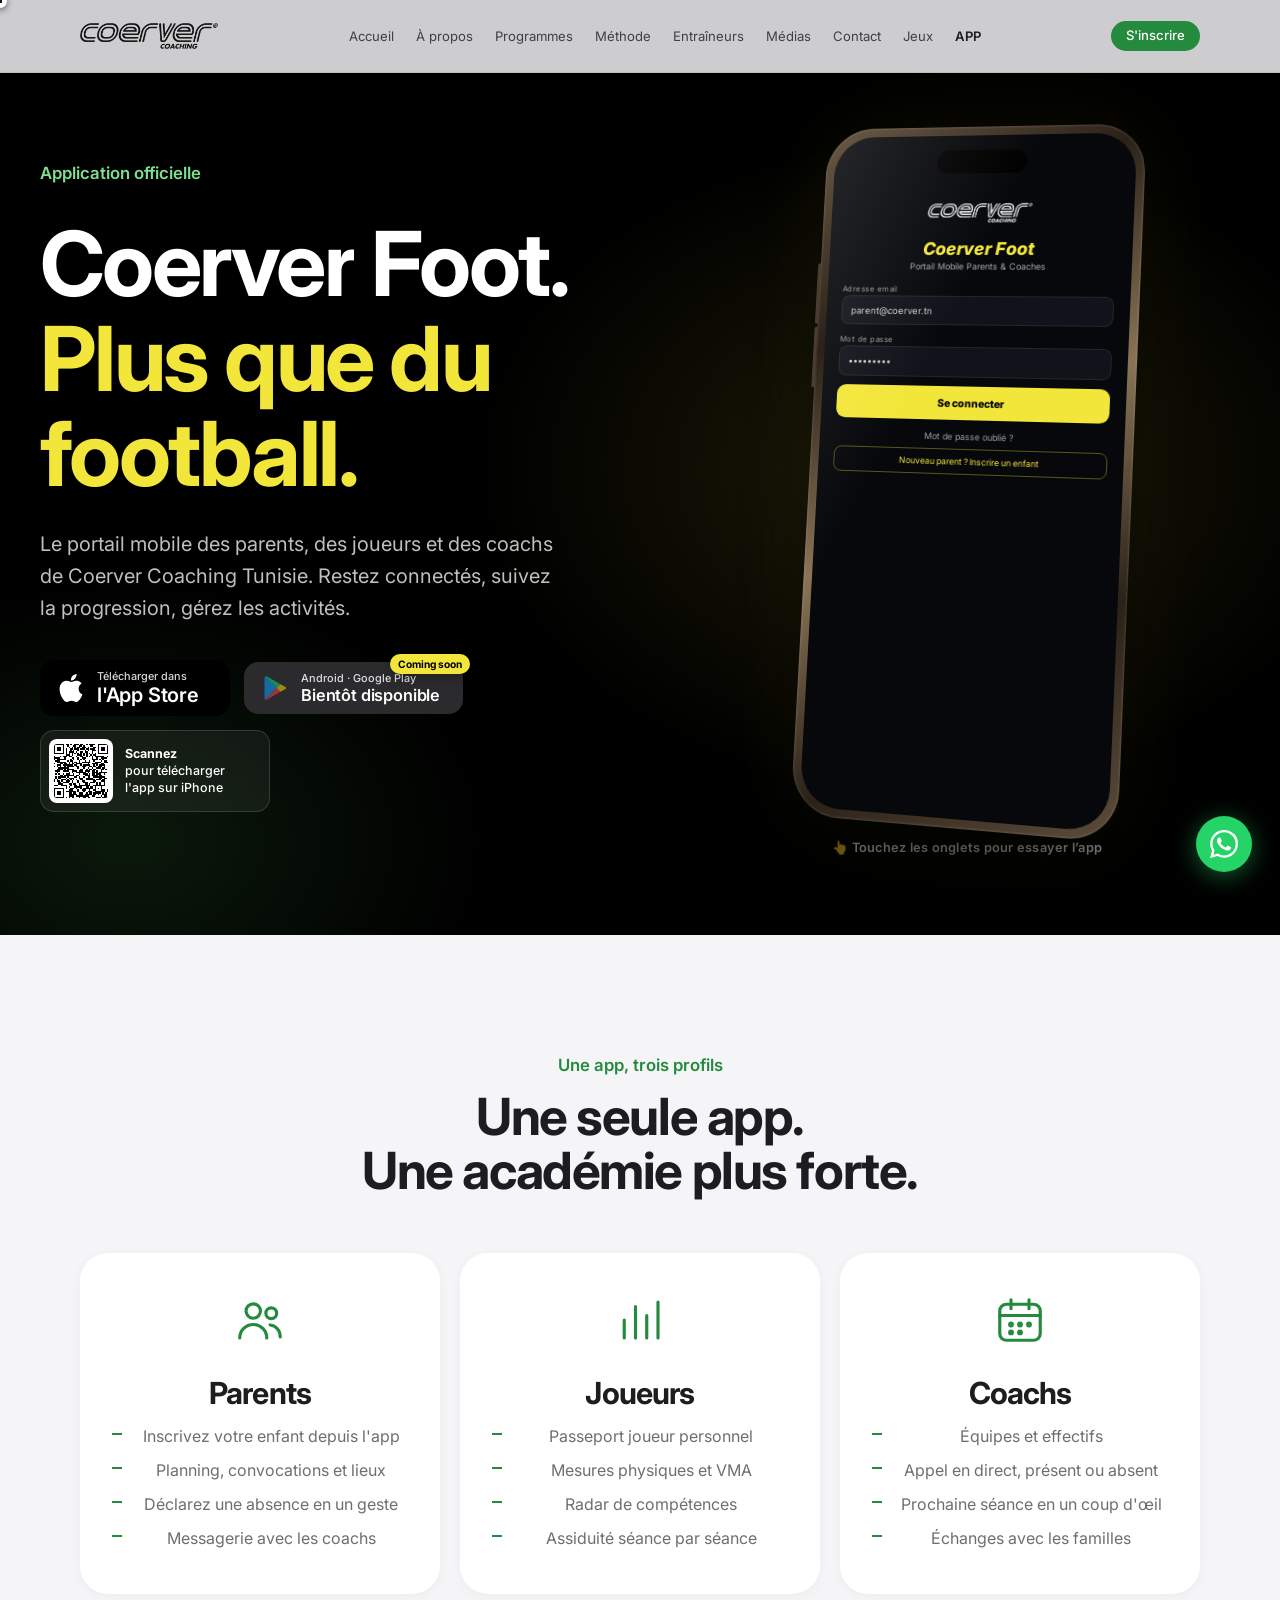
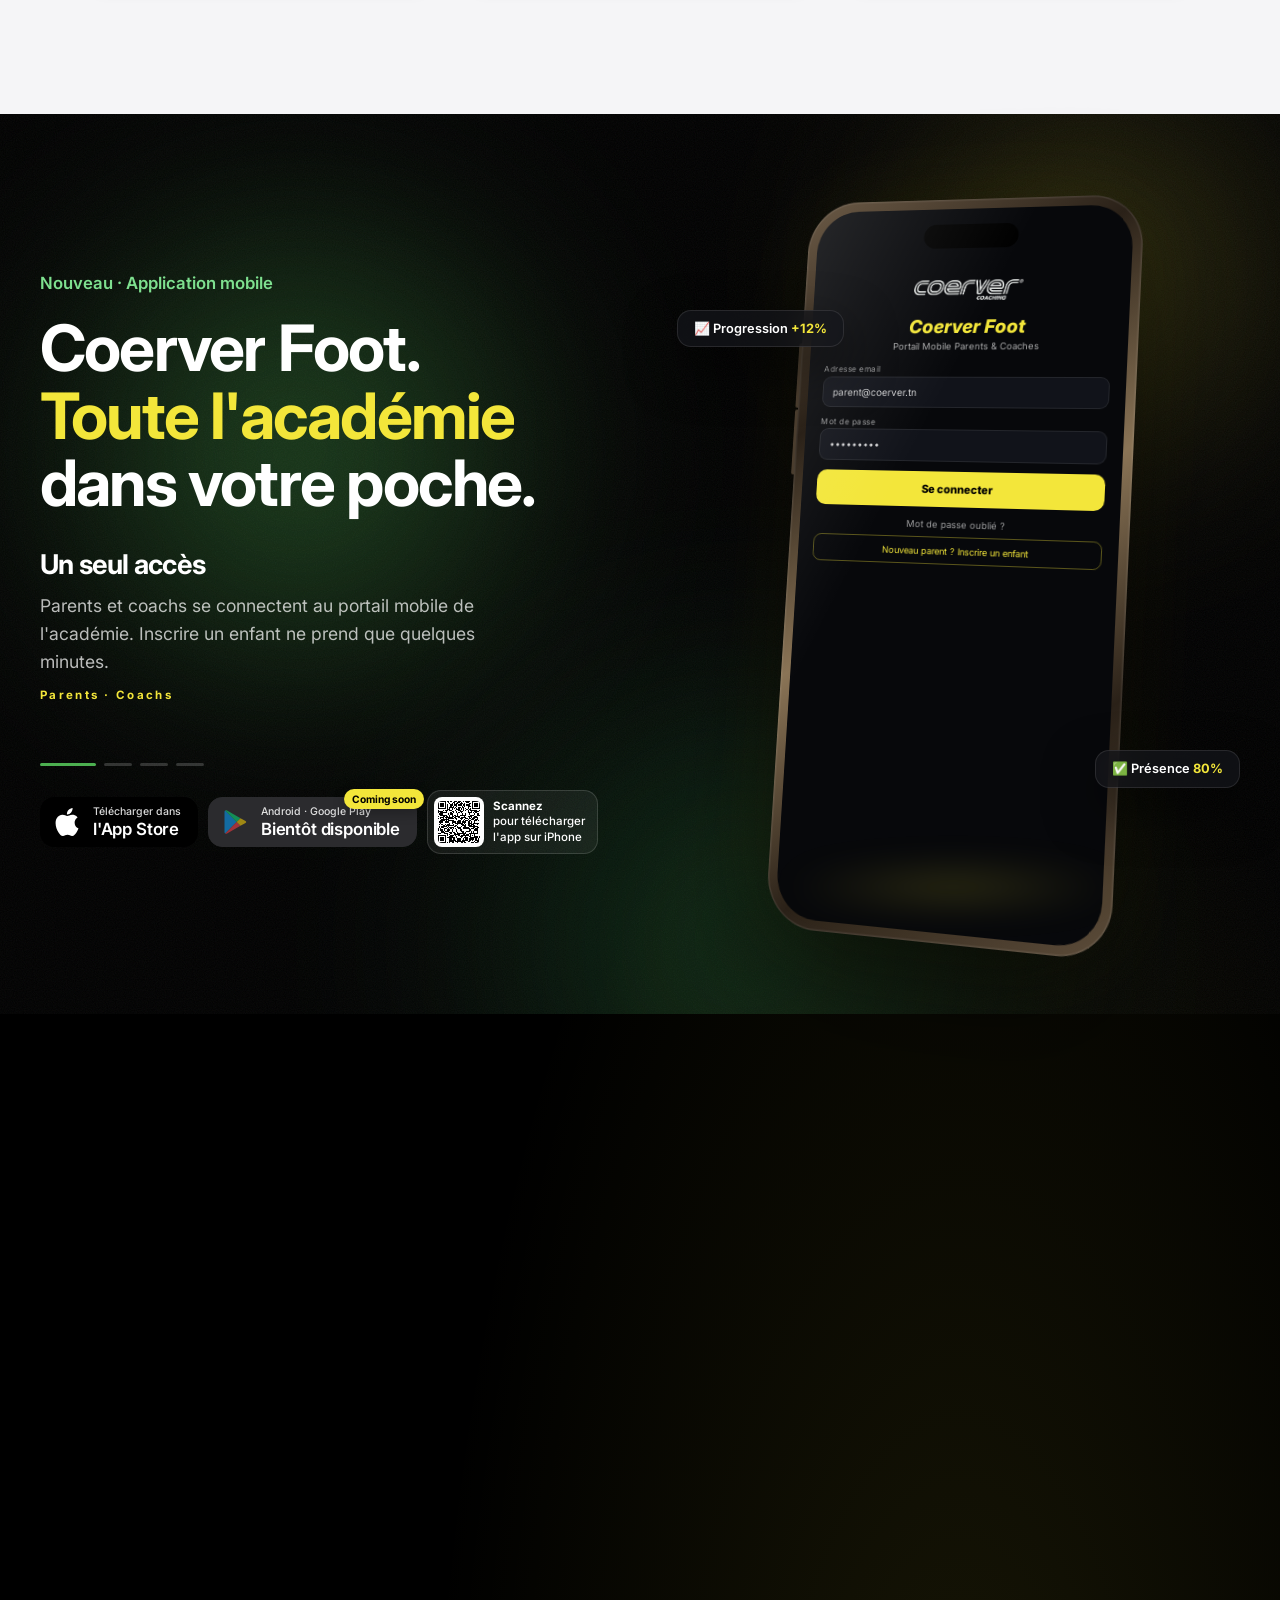
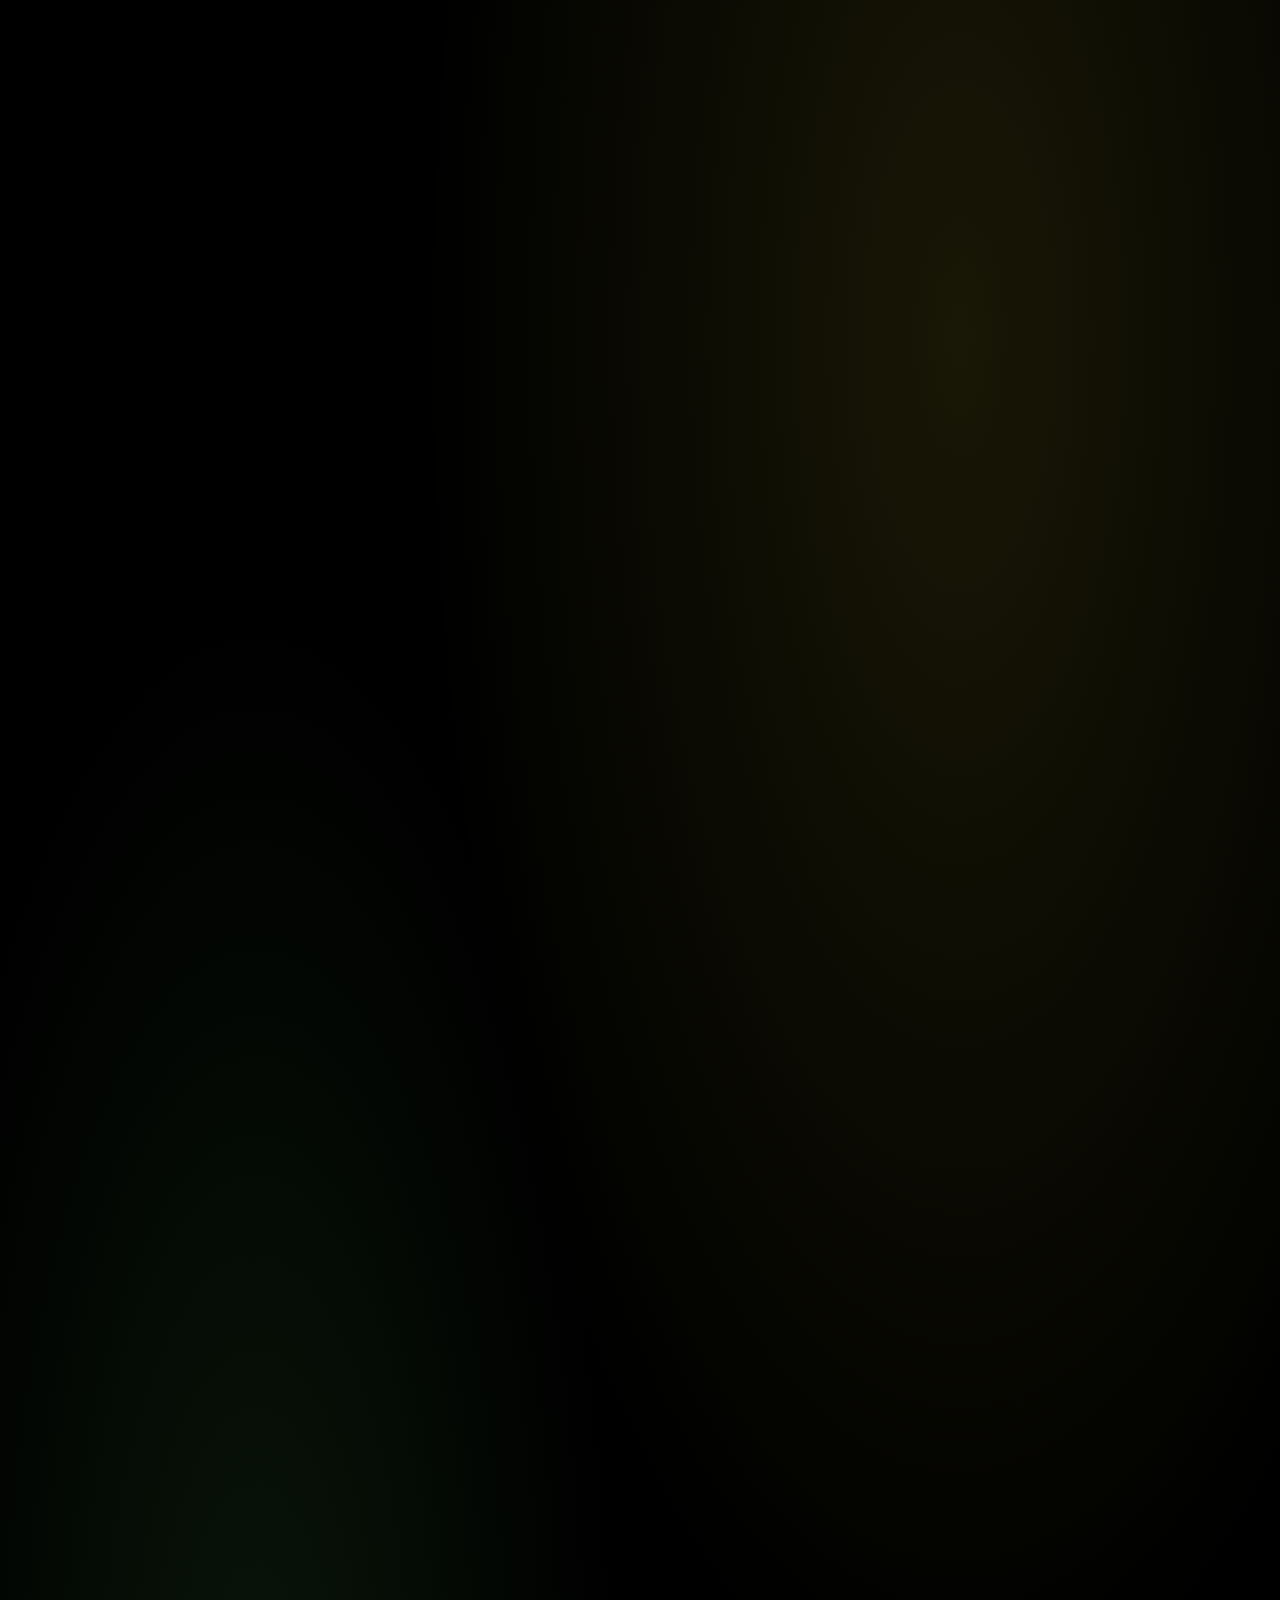
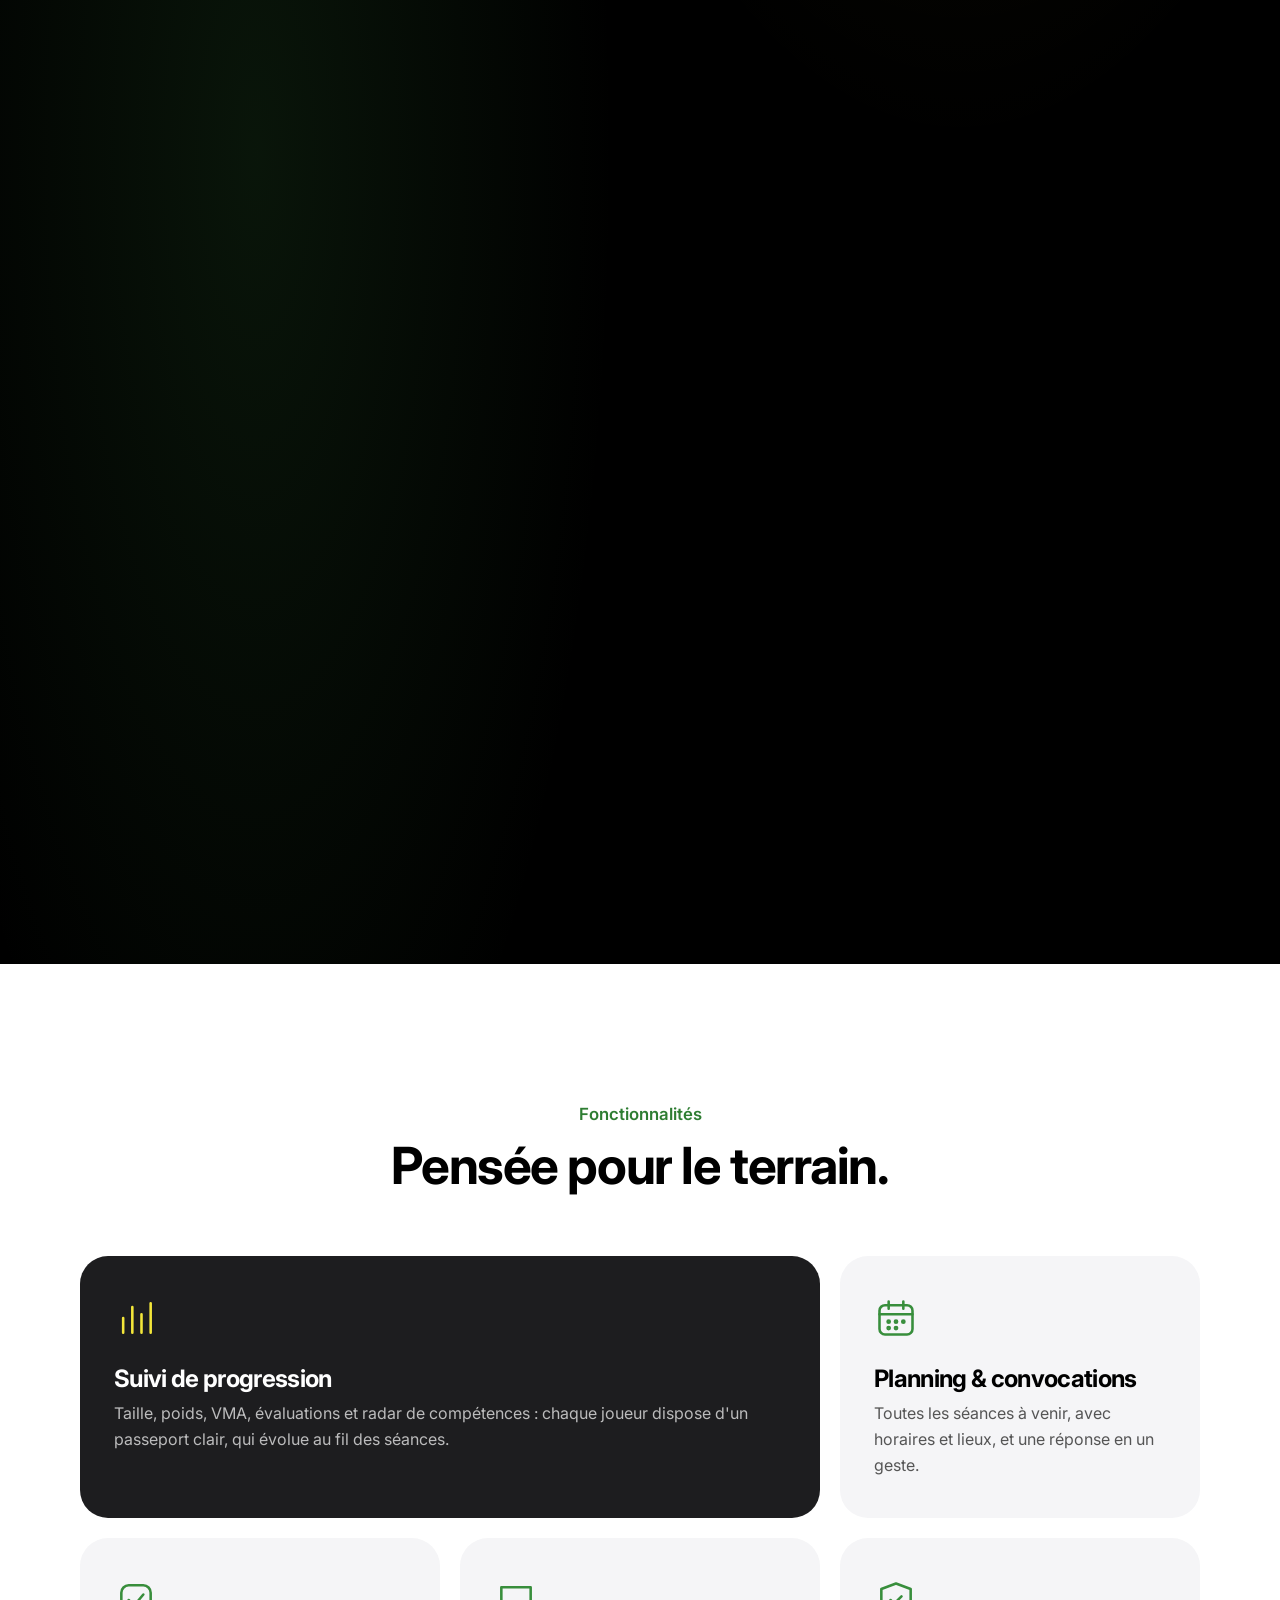
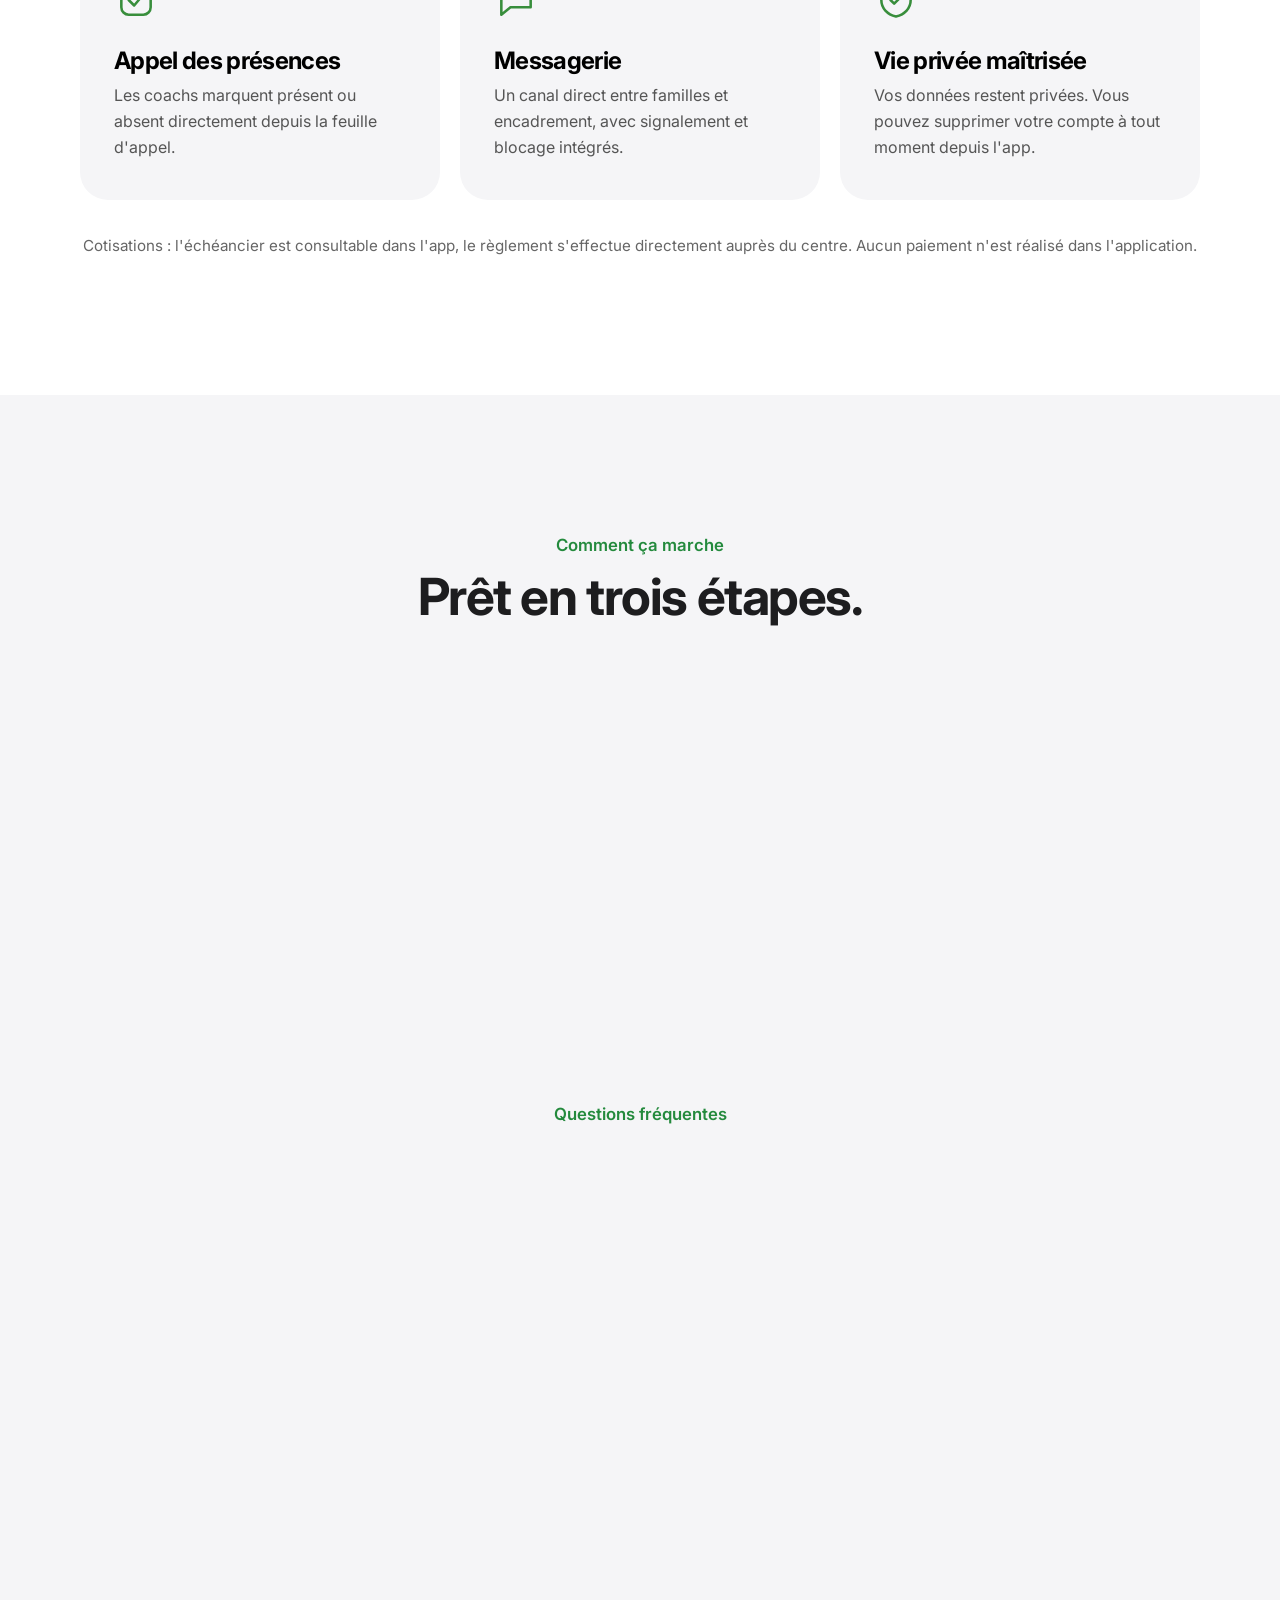
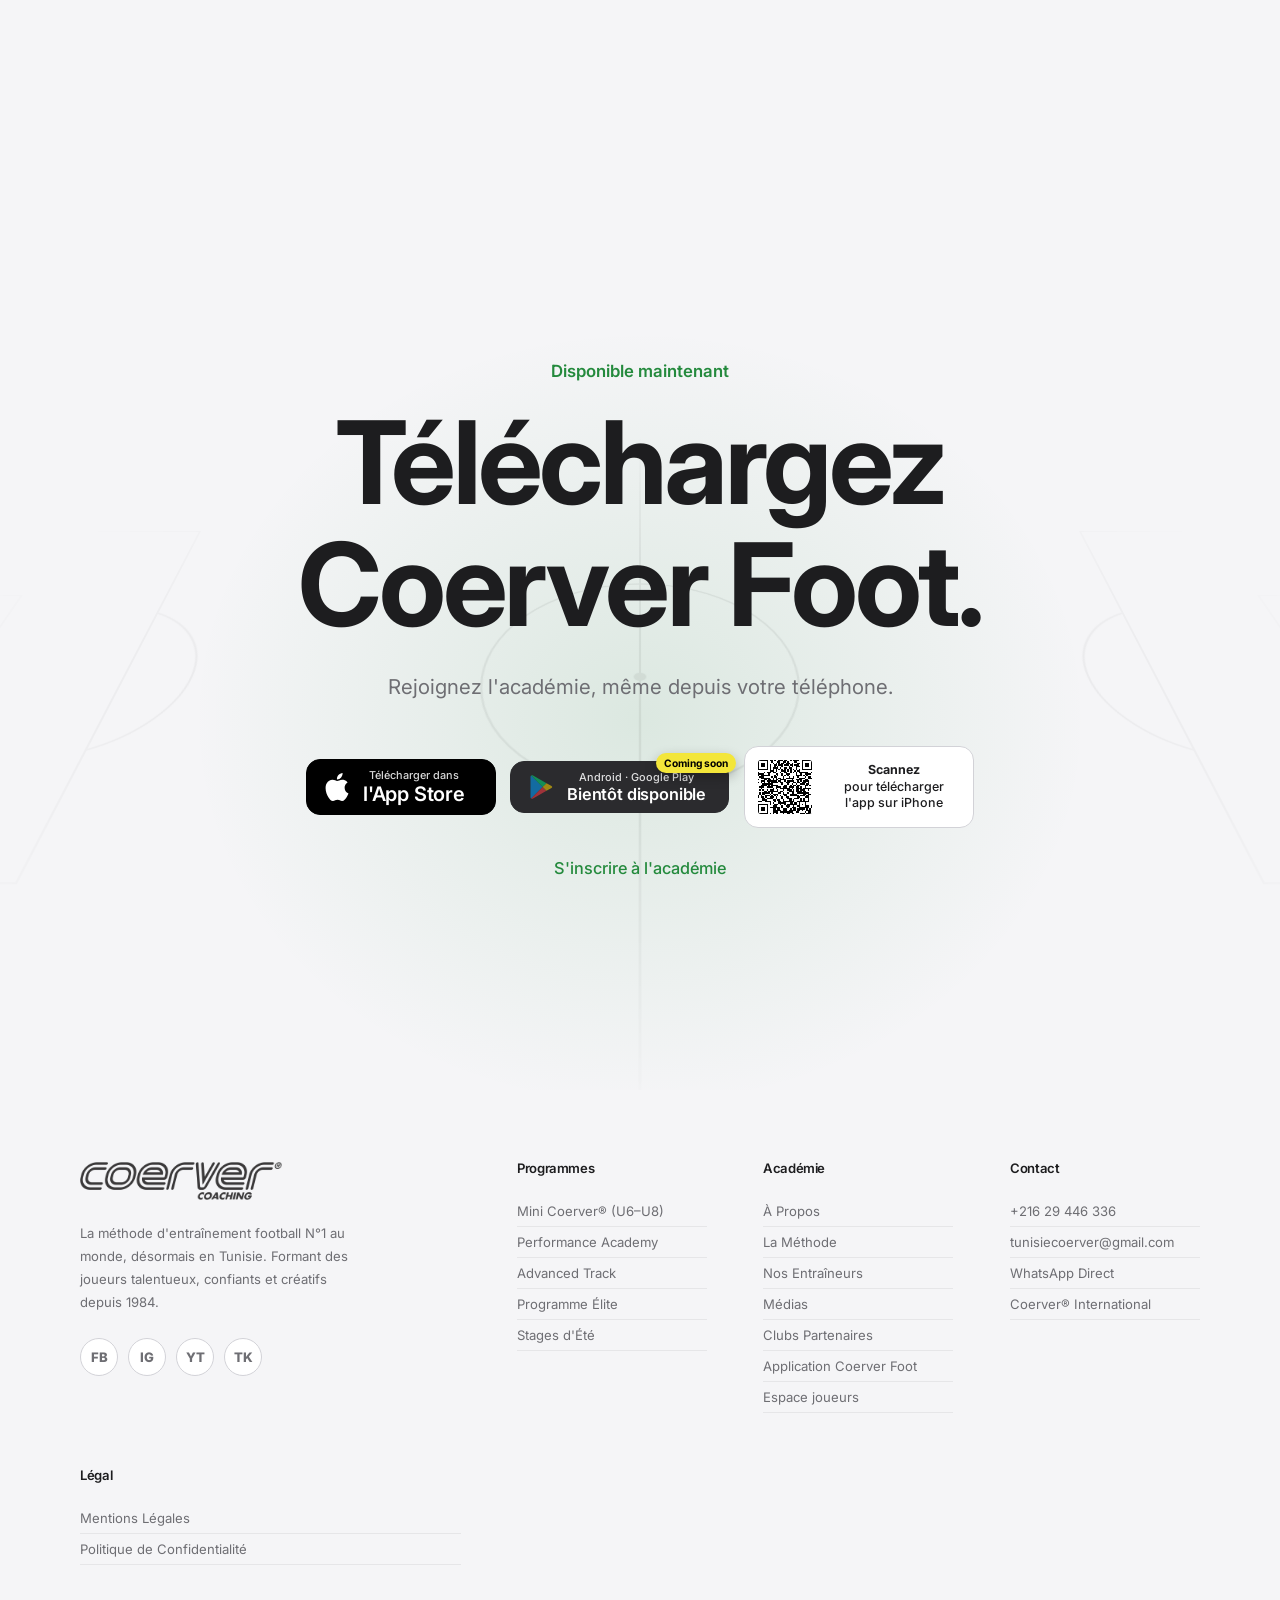
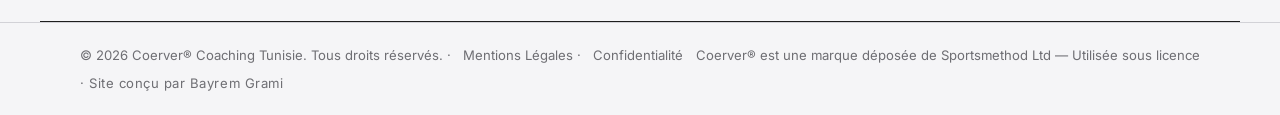
==== app.html @ 6b6b1702 "Apple-style redesign, Coerver Foot app page and new interactive features - New light, premium design" ====
<!DOCTYPE html>
<html lang="fr">
<head>
  <meta name="google-site-verification" content="RrUGXjLgof8Sz7n1SxxTnWe03C23vOT5Esj2d44kscw" />
  <meta charset="UTF-8" />
  <meta name="viewport" content="width=device-width, initial-scale=1.0" />
  <link rel="icon" href="/favicon.ico" sizes="any" />
  <link rel="icon" type="image/png" sizes="192x192" href="/favicon.png" />
  <link rel="icon" type="image/png" sizes="32x32" href="/favicon-32.png" />
  <link rel="apple-touch-icon" href="/favicon.png" />
  <meta name="description" content="Coerver Foot, l'application officielle de Coerver Coaching Tunisie pour les parents, joueurs et coachs : planning, présences, progression et messagerie. Disponible sur l'App Store." />
  <title>Coerver Foot — L'application Coerver Coaching Tunisie</title>
  <meta property="og:title" content="Coerver Foot — L'application Coerver Coaching Tunisie" />
  <meta property="og:description" content="Planning, présences, progression et messagerie. Disponible sur l'App Store." />
  <meta property="og:url" content="https://coervertunisie.tn/app.html" />
  <meta property="og:type" content="website" />
  <link rel="preconnect" href="https://fonts.googleapis.com" />
  <link rel="preconnect" href="https://fonts.gstatic.com" crossorigin />
  <link href="https://fonts.googleapis.com/css2?family=Inter:wght@400;500;600;700;800&display=swap" rel="stylesheet" />
  <link rel="stylesheet" href="assets/css/style.css" />
  <link rel="stylesheet" href="assets/css/mobile-fixes.css?v=5" />
  <script>document.documentElement.classList.add("js")</script>
  <link rel="stylesheet" href="assets/css/premium.css?v=12" />
  <link rel="stylesheet" href="assets/css/home.css?v=13" />
  <link rel="stylesheet" href="assets/css/fx.css?v=3" />
  <link rel="stylesheet" href="assets/css/extras.css?v=10" />
  <link rel="stylesheet" href="assets/css/features.css?v=8" />
  <link rel="stylesheet" href="assets/css/apple.css?v=11" />
  <meta property="og:image" content="https://coervertunisie.tn/assets/images/academie/hero-entrainement.jpg" />
  <meta property="og:site_name" content="Coerver Coaching Tunisie" />
  <meta name="twitter:card" content="summary_large_image" />
  <meta name="theme-color" content="#000000" />
  <meta name="apple-itunes-app" content="app-id=6807423579" />
</head>
<body class="home">
 
  <header id="navbar">
    <div class="container nav-single-row">
      <a href="index.html" class="nav-logo">
        <img src="assets/images/logo-light.png" alt="Coerver Coaching Tunisie" />
      </a>
      <nav class="nav-links">
        <a href="index.html"        class="nav-link">Accueil</a>
        <a href="apropos.html"      class="nav-link">À propos</a>
        <a href="programmes.html"   class="nav-link">Programmes</a>
        <a href="methode.html"      class="nav-link">Méthode</a>
        <a href="entraineurs.html"  class="nav-link">Entraîneurs</a>
        <a href="medias.html"       class="nav-link">Médias</a>
        <a href="contact.html"      class="nav-link">Contact</a>
        <a href="jeux.html"         class="nav-link nav-link-jeux">Jeux</a>
        <a href="app.html"          class="nav-link nav-link-app active">APP</a>
      </nav>
      <div class="nav-right">
        <a href="inscription.html" class="btn-inscription">S'inscrire</a>
        <button class="burger" id="burger">
          <span></span><span></span><span></span>
        </button>
      </div>
    </div>
  </header>
 
  <div class="xmenu" id="mobileMenu" aria-label="Menu">
    <div class="xm-top">
      <a href="index.html" class="xm-logo"><img src="assets/images/logo-light.png" alt="Coerver Coaching Tunisie" /></a>
      <button class="xm-close" id="mobileClose" type="button" aria-label="Fermer le menu"><span></span><span></span></button>
    </div>
    <nav class="xm-nav">
      <a href="index.html" class="xm-link xm-anim" style="--d:0"><small>01</small>Accueil<i>›</i></a>
      <a href="apropos.html" class="xm-link xm-anim" style="--d:1"><small>02</small>À propos<i>›</i></a>
      <a href="methode.html" class="xm-link xm-anim" style="--d:2"><small>03</small>La méthode<i>›</i></a>
      <a href="programmes.html" class="xm-link xm-anim" style="--d:3"><small>04</small>Programmes<i>›</i></a>
      <a href="entraineurs.html" class="xm-link xm-anim" style="--d:4"><small>05</small>Entraîneurs<i>›</i></a>
      <a href="medias.html" class="xm-link xm-anim" style="--d:5"><small>06</small>Médias<i>›</i></a>
      <a href="contact.html" class="xm-link xm-anim" style="--d:6"><small>07</small>Contact<i>›</i></a>
      <a href="jeux.html" class="xm-link xm-anim" style="--d:7"><small>08</small>Espace joueurs<i>›</i></a>
    </nav>
    <a href="app.html" class="xm-app xm-anim on" style="--d:8">
      <span class="ic"><img src="assets/images/logo-light.png" alt="" /></span>
      <span class="tx"><em>Nouveau</em><b>Coerver Foot</b><small>L'app de l'académie · App Store</small></span>
      <i>›</i>
    </a>
    <div class="xm-foot xm-anim" style="--d:9">
      <a href="inscription.html" class="xm-cta">S'inscrire</a>
      <a href="https://wa.me/21658519189" target="_blank" rel="noopener noreferrer" class="xm-wa" aria-label="WhatsApp"><svg viewBox="0 0 24 24" fill="currentColor" width="20" height="20"><path d="M17.472 14.382c-.297-.149-1.758-.867-2.03-.967-.273-.099-.471-.148-.67.15-.197.297-.767.966-.94 1.164-.173.199-.347.223-.644.075-.297-.15-1.255-.463-2.39-1.475-.883-.788-1.48-1.761-1.653-2.059-.173-.297-.018-.458.13-.606.134-.133.298-.347.446-.52.149-.174.198-.298.298-.497.099-.198.05-.371-.025-.52-.075-.149-.669-1.612-.916-2.207-.242-.579-.487-.5-.669-.51-.173-.008-.371-.01-.57-.01-.198 0-.52.074-.792.372-.272.297-1.04 1.016-1.04 2.479 0 1.462 1.065 2.875 1.213 3.074.149.198 2.096 3.2 5.077 4.487.709.306 1.262.489 1.694.625.712.227 1.36.195 1.871.118.571-.085 1.758-.719 2.006-1.413.248-.694.248-1.289.173-1.413-.074-.124-.272-.198-.57-.347m-5.421 7.403h-.004a9.87 9.87 0 01-5.031-1.378l-.361-.214-3.741.982.998-3.648-.235-.374a9.86 9.86 0 01-1.51-5.26c.001-5.45 4.436-9.884 9.888-9.884 2.64 0 5.122 1.03 6.988 2.898a9.825 9.825 0 012.893 6.994c-.003 5.45-4.437 9.884-9.885 9.884m8.413-18.297A11.815 11.815 0 0012.05 0C5.495 0 .16 5.335.157 11.892c0 2.096.547 4.142 1.588 5.945L.057 24l6.305-1.654a11.882 11.882 0 005.683 1.448h.005c6.554 0 11.89-5.335 11.893-11.893A11.821 11.821 0 0020.885 3.488"/></svg></a>
    </div>
    <div class="xm-social xm-anim" style="--d:10">
      <a href="https://www.facebook.com/profile.php?id=61591004705430" target="_blank" rel="noopener noreferrer" aria-label="Facebook"><svg viewBox="0 0 24 24" fill="currentColor" width="20" height="20"><path d="M18 2h-3a5 5 0 00-5 5v3H7v4h3v8h4v-8h3l1-4h-4V7a1 1 0 011-1h3z"/></svg></a>
      <a href="https://www.instagram.com/coervertunisiee/" target="_blank" rel="noopener noreferrer" aria-label="Instagram"><svg viewBox="0 0 24 24" fill="none" stroke="currentColor" stroke-width="2" width="20" height="20"><rect x="2" y="2" width="20" height="20" rx="5"/><circle cx="12" cy="12" r="4"/><circle cx="17.5" cy="6.5" r="1" fill="currentColor" stroke="none"/></svg></a>
      <a href="https://www.youtube.com/@PlayGreatSoccer" target="_blank" rel="noopener noreferrer" aria-label="YouTube"><svg viewBox="0 0 24 24" fill="currentColor" width="20" height="20"><path d="M22.54 6.42a2.78 2.78 0 00-1.95-1.96C18.88 4 12 4 12 4s-6.88 0-8.59.46a2.78 2.78 0 00-1.95 1.96A29 29 0 001 12a29 29 0 00.46 5.58A2.78 2.78 0 003.41 19.6C5.12 20 12 20 12 20s6.88 0 8.59-.46a2.78 2.78 0 001.95-1.95A29 29 0 0023 12a29 29 0 00-.46-5.58z"/><polygon points="9.75 15.02 15.5 12 9.75 8.98 9.75 15.02" fill="white"/></svg></a>
      <a href="https://www.tiktok.com/@coervertunisie" target="_blank" rel="noopener noreferrer" aria-label="TikTok"><svg viewBox="0 0 24 24" fill="currentColor" width="20" height="20"><path d="M12.525.02c1.31-.02 2.61-.01 3.91-.02.08 1.53.63 3.09 1.75 4.17 1.12 1.11 2.7 1.62 4.24 1.79v4.03c-1.44-.05-2.89-.35-4.2-.97-.57-.26-1.1-.59-1.62-.93-.01 2.92.01 5.84-.02 8.75-.08 1.4-.54 2.79-1.35 3.94-1.31 1.92-3.58 3.17-5.91 3.21-1.43.08-2.86-.31-4.08-1.03-2.02-1.19-3.44-3.37-3.65-5.71-.02-.5-.03-1-.01-1.49.18-1.9 1.12-3.72 2.58-4.96 1.66-1.44 3.98-2.13 6.15-1.72.02 1.48-.04 2.96-.04 4.44-.99-.32-2.15-.23-3.02.37-.63.41-1.11 1.04-1.36 1.75-.21.51-.15 1.07-.14 1.61.24 1.64 1.82 3.02 3.5 2.87 1.12-.01 2.19-.66 2.77-1.61.19-.33.4-.67.41-1.06.1-1.79.06-3.57.07-5.36.01-4.03-.01-8.05.02-12.07z"/></svg></a>
    </div>
  </div>

  <main>
    <section class="app-hero">
      <div class="app-hero-inner">
        <div>
          <span class="app-eyebrow"><i></i>Application officielle</span>
          <h1 data-split>Coerver Foot.<br /><em>Plus que du football.</em></h1>
          <p class="lead" data-reveal>Le portail mobile des parents, des joueurs et des coachs de Coerver Coaching Tunisie. Restez connectés, suivez la progression, gérez les activités.</p>
          <div data-reveal><div class="store-badges">
            <a class="store-badge" href="https://apps.apple.com/ca/app/coerver-coaching-tunisie/id6807423579" target="_blank" rel="noopener noreferrer" aria-label="Télécharger Coerver Foot sur l'App Store"><svg viewBox="0 0 24 24" fill="#fff" aria-hidden="true"><path d="M12.152 6.896c-.948 0-2.415-1.078-3.96-1.04-2.04.027-3.91 1.183-4.961 3.014-2.117 3.675-.546 9.103 1.519 12.09 1.013 1.454 2.208 3.09 3.792 3.039 1.52-.065 2.09-.987 3.935-.987 1.831 0 2.35.987 3.96.948 1.637-.026 2.676-1.48 3.676-2.948 1.156-1.688 1.636-3.325 1.662-3.415-.039-.013-3.182-1.221-3.22-4.857-.026-3.04 2.48-4.494 2.597-4.559-1.429-2.09-3.623-2.324-4.39-2.376-2-.156-3.675 1.09-4.61 1.09zM15.53 3.83c.843-1.012 1.4-2.427 1.245-3.83-1.207.052-2.662.805-3.532 1.818-.78.896-1.454 2.338-1.273 3.714 1.338.104 2.715-.688 3.559-1.701"/></svg><span><small>Télécharger dans</small><strong>l'App Store</strong></span></a>
            <span class="store-badge is-soon" aria-label="Android : bientôt disponible sur Google Play (coming soon)"><svg viewBox="0 0 24 24" aria-hidden="true"><path fill="#00a0ff" d="M3.6 2.2L13.4 12 3.6 21.8c-.4-.2-.6-.6-.6-1.1V3.3c0-.5.2-.9.6-1.1z"/><path fill="#00e07a" d="M3.6 2.2L13.4 12l3.3-3.3L5.2 2.2c-.6-.3-1.2-.3-1.6 0z"/><path fill="#ff3a44" d="M13.4 12L3.6 21.8c.4.3 1 .3 1.6 0l11.5-6.5z"/><path fill="#ffd400" d="M16.7 8.7L13.4 12l3.3 3.3L21 12.9c.8-.5.8-1.3 0-1.8z"/></svg><span><small>Android · Google Play</small><strong>Bientôt disponible</strong><em class="soon-tag">Coming soon</em></span></span><span class="qr-card"><img src="assets/images/qr-app-store.svg" alt="QR code App Store Coerver Foot" width="64" height="64" /><span><b>Scannez</b>pour télécharger l'app sur iPhone</span></span>
          </div></div>
        </div>
        <div class="phone-wrap"><div class="phone" ><div class="phone-screen"><div class="phone-notch"></div><div class="phone-glare"></div><div class="screen s-login on">
              <div class="s-login"><img loading="lazy" decoding="async" src="assets/images/logo-light.png" alt=""/><h5>Coerver Foot</h5><p>Portail Mobile Parents &amp; Coaches</p>
              <div class="s-field">Adresse email</div><div class="s-input">parent@coerver.tn</div>
              <div class="s-field">Mot de passe</div><div class="s-input">•••••••••</div>
              <div class="s-btn">Se connecter</div><div class="s-link">Mot de passe oublié ?</div>
              <div class="s-ghost">Nouveau parent ? Inscrire un enfant</div></div>
            </div>
            <div class="screen">
              <div class="s-top"><b>Planning</b><img loading="lazy" decoding="async" src="assets/images/logo-light.png" alt=""/></div>
              <div class="s-alert">🔔 11 convocations en attente de réponse</div>
              <div class="s-card accent"><span class="s-tag">Entraînement</span><h6>Entraînement (Semaine 2)</h6><div class="s-meta">lun. 14 sept. · 15:00 – 17:00</div><span class="pill ok">Présent</span></div>
              <div class="s-card accent"><span class="s-tag">Entraînement</span><h6>Test physique (Semaine 3)</h6><div class="s-meta">mer. 16 sept. · 15:00 – 16:00</div><span class="pill wait">En attente</span></div>
              <div class="s-card accent"><span class="s-tag">Entraînement</span><h6>Entraînement (Semaine 2)</h6><div class="s-meta">lun. 21 sept. · 15:00 – 17:00</div><span class="pill ko">Absent</span></div>
              <div class="s-card accent"><span class="s-tag">Match</span><h6>Match amical · U12</h6><div class="s-meta">sam. 26 sept. · 10:00 – 12:00</div><span class="pill wait">En attente</span></div>
              <div class="tabbar"><span>Accueil</span><span class="on">Planning</span><span>Équipes</span><span>Messages</span></div>
            </div>
            <div class="screen">
              <div class="s-top"><b>player-passport</b><img loading="lazy" decoding="async" src="assets/images/logo-light.png" alt=""/></div>
              <div class="s-tabs"><span class="on">Suivi &amp; Évals</span><span>Médical</span><span>Scolarité</span></div>
              <div class="s-grid3"><div class="s-stat"><small>Taille</small><b>162<small> cm</small></b><em>↑ 3</em></div><div class="s-stat"><small>Poids</small><b>54<small> kg</small></b><em>↓ 2</em></div><div class="s-stat"><small>VMA</small><b>18<small> km/h</small></b><em>↑ 1.5</em></div></div>
              <div class="s-card" style="margin-top:.7em"><h6>Présence · 80% sur 5 séances</h6><svg class="radar" viewBox="-52 -52 104 104"><polygon class="grid" points="0.0,-11.0 9.5,-5.5 9.5,5.5 0.0,11.0 -9.5,5.5 -9.5,-5.5"/><polygon class="grid" points="0.0,-22.0 19.1,-11.0 19.1,11.0 0.0,22.0 -19.1,11.0 -19.1,-11.0"/><polygon class="grid" points="0.0,-33.0 28.6,-16.5 28.6,16.5 0.0,33.0 -28.6,16.5 -28.6,-16.5"/><polygon class="grid" points="0.0,-44.0 38.1,-22.0 38.1,22.0 0.0,44.0 -38.1,22.0 -38.1,-22.0"/><polygon class="shape" points="0.0,-34.1 32.2,-18.6 31.0,17.9 0.0,33.2 -30.3,17.5 -28.0,-16.2"/></svg></div>
              <div class="tabbar"><span class="on">Accueil</span><span>Planning</span><span>Équipes</span><span>Messages</span></div>
            </div>
            <div class="screen">
              <div class="s-top"><b>Appel · Poussin</b><img loading="lazy" decoding="async" src="assets/images/logo-light.png" alt=""/></div>
              <div class="s-card"><h6>Entraînement · 15:00</h6><div class="s-meta">stade Marsa</div></div>
              <div class="s-card">
                <div class="roll-row"><span>Amine K.</span><span class="pill ok" style="margin:0">Présent</span></div>
                <div class="roll-row"><span>Yassine B.</span><span class="pill ko" style="margin:0">Absent</span></div>
                <div class="roll-row"><span>Sami T.</span><span class="pill ok" style="margin:0">Présent</span></div>
                <div class="roll-row"><span>Mehdi R.</span><span class="pill ok" style="margin:0">Présent</span></div>
                <div class="roll-row"><span>Nour H.</span><span class="pill wait" style="margin:0">À faire</span></div>
                <div class="roll-row"><span>Adam S.</span><span class="pill ok" style="margin:0">Présent</span></div>
                <div class="roll-row"><span>Iyed M.</span><span class="pill wait" style="margin:0">À faire</span></div>
              </div>
              <div class="s-btn" style="text-align:center">Valider l'appel</div>
              <div class="tabbar"><span>Accueil</span><span>Planning</span><span class="on">Équipes</span><span>Messages</span></div>
            </div>
            <div class="screen s-msgs">
              <div class="s-top"><b>Messages</b><img src="assets/images/logo-light.png" alt=""/></div>
              <div class="s-card"><h6>Coach · Équipe U10</h6><div class="s-meta">Séance de samedi déplacée à 10h. Merci de confirmer la présence.</div></div>
              <div class="msg me">Bien reçu, Adam sera présent 👍</div>
              <div class="msg">Parfait, merci ! N'oubliez pas les protège-tibias.</div>
              <div class="msg me">Merci coach !</div>
              <div class="tabbar"><span>Accueil</span><span>Planning</span><span>Équipes</span><span class="on">Messages</span></div>
            </div></div></div></div>
      </div>
    </section>

    <section class="app-trio">
      <div class="container center">
        <span class="section-tag">Une app, trois profils</span>
        <h2 class="section-title" data-split>Une seule app.<br />Une académie plus forte.</h2>
        <div class="trio-grid">
          <div class="trio-card"><svg class="ico" viewBox="0 0 24 24" fill="none" stroke="currentColor" stroke-width="1.4" stroke-linecap="round" stroke-linejoin="round"><circle cx="9" cy="8" r="3.2"/><path d="M3 20c0-3.3 2.7-6 6-6s6 2.7 6 6"/><circle cx="17" cy="9" r="2.4"/><path d="M16.5 14.2c2.6.3 4.5 2.4 4.5 5.3"/></svg><h3>Parents</h3><ul><li>Inscrivez votre enfant depuis l'app</li><li>Planning, convocations et lieux</li><li>Déclarez une absence en un geste</li><li>Messagerie avec les coachs</li></ul></div>
          <div class="trio-card"><svg class="ico" viewBox="0 0 24 24" fill="none" stroke="currentColor" stroke-width="1.4" stroke-linecap="round" stroke-linejoin="round"><path d="M5 20V12M10 20V6M15 20V10M20 20V4"/></svg><h3>Joueurs</h3><ul><li>Passeport joueur personnel</li><li>Mesures physiques et VMA</li><li>Radar de compétences</li><li>Assiduité séance par séance</li></ul></div>
          <div class="trio-card"><svg class="ico" viewBox="0 0 24 24" fill="none" stroke="currentColor" stroke-width="1.4" stroke-linecap="round" stroke-linejoin="round"><rect x="3" y="5" width="18" height="16" rx="3"/><path d="M3 10h18M8 3v4M16 3v4"/><circle cx="8" cy="14" r=".6"/><circle cx="12" cy="14" r=".6"/><circle cx="16" cy="14" r=".6"/><circle cx="8" cy="17.5" r=".6"/><circle cx="12" cy="17.5" r=".6"/></svg><h3>Coachs</h3><ul><li>Équipes et effectifs</li><li>Appel en direct, présent ou absent</li><li>Prochaine séance en un coup d'œil</li><li>Échanges avec les familles</li></ul></div>
        </div>
      </div>
    </section>

    <!--  APP — Coerver Foot (storytelling)  -->
    <section class="app-story" id="app" data-step="0">
      <div class="app-story-stage">
        <div class="app-copy">
          <span class="app-eyebrow"><i></i>Nouveau · Application mobile</span>
          <h2 data-split>Coerver Foot.<br /><em>Toute l'académie</em><br />dans votre poche.</h2>
          <div class="app-steps">
            <div class="app-step on"><h3>Un seul accès</h3><p>Parents et coachs se connectent au portail mobile de l'académie. Inscrire un enfant ne prend que quelques minutes.</p><span class="who">Parents · Coachs</span></div>
            <div class="app-step"><h3>Le planning, toujours à jour</h3><p>Séances, convocations, lieux et horaires. Confirmez une présence ou déclarez une absence d'un simple geste.</p><span class="who">Parents</span></div>
            <div class="app-step"><h3>Le passeport du joueur</h3><p>Taille, poids, VMA, assiduité et radar de compétences : suivez la progression de votre enfant, séance après séance.</p><span class="who">Parents · Joueurs</span></div>
            <div class="app-step"><h3>L'appel, simplifié</h3><p>Les coachs gèrent leurs équipes, font l'appel en direct et échangent avec les familles depuis la messagerie.</p><span class="who">Coachs</span></div>
          </div>
          <div class="app-dots"><i class="on"></i><i></i><i></i><i></i></div>
          <div class="store-badges">
            <a class="store-badge" href="https://apps.apple.com/ca/app/coerver-coaching-tunisie/id6807423579" target="_blank" rel="noopener noreferrer" aria-label="Télécharger Coerver Foot sur l'App Store"><svg viewBox="0 0 24 24" fill="#fff" aria-hidden="true"><path d="M12.152 6.896c-.948 0-2.415-1.078-3.96-1.04-2.04.027-3.91 1.183-4.961 3.014-2.117 3.675-.546 9.103 1.519 12.09 1.013 1.454 2.208 3.09 3.792 3.039 1.52-.065 2.09-.987 3.935-.987 1.831 0 2.35.987 3.96.948 1.637-.026 2.676-1.48 3.676-2.948 1.156-1.688 1.636-3.325 1.662-3.415-.039-.013-3.182-1.221-3.22-4.857-.026-3.04 2.48-4.494 2.597-4.559-1.429-2.09-3.623-2.324-4.39-2.376-2-.156-3.675 1.09-4.61 1.09zM15.53 3.83c.843-1.012 1.4-2.427 1.245-3.83-1.207.052-2.662.805-3.532 1.818-.78.896-1.454 2.338-1.273 3.714 1.338.104 2.715-.688 3.559-1.701"/></svg><span><small>Télécharger dans</small><strong>l'App Store</strong></span></a>
            <span class="store-badge is-soon" aria-label="Android : bientôt disponible sur Google Play (coming soon)"><svg viewBox="0 0 24 24" aria-hidden="true"><path fill="#00a0ff" d="M3.6 2.2L13.4 12 3.6 21.8c-.4-.2-.6-.6-.6-1.1V3.3c0-.5.2-.9.6-1.1z"/><path fill="#00e07a" d="M3.6 2.2L13.4 12l3.3-3.3L5.2 2.2c-.6-.3-1.2-.3-1.6 0z"/><path fill="#ff3a44" d="M13.4 12L3.6 21.8c.4.3 1 .3 1.6 0l11.5-6.5z"/><path fill="#ffd400" d="M16.7 8.7L13.4 12l3.3 3.3L21 12.9c.8-.5.8-1.3 0-1.8z"/></svg><span><small>Android · Google Play</small><strong>Bientôt disponible</strong><em class="soon-tag">Coming soon</em></span></span><span class="qr-card"><img src="assets/images/qr-app-store.svg" alt="QR code App Store Coerver Foot" width="64" height="64" /><span><b>Scannez</b>pour télécharger l'app sur iPhone</span></span>
          </div>
        </div>
        <div class="app-device">
          <div class="chip-float c1">📈 Progression <b>+12%</b></div>
          <div class="phone" ><div class="phone-screen"><div class="phone-notch"></div><div class="phone-glare"></div><div class="screen s-login on">
              <div class="s-login"><img loading="lazy" decoding="async" src="assets/images/logo-light.png" alt=""/><h5>Coerver Foot</h5><p>Portail Mobile Parents &amp; Coaches</p>
              <div class="s-field">Adresse email</div><div class="s-input">parent@coerver.tn</div>
              <div class="s-field">Mot de passe</div><div class="s-input">•••••••••</div>
              <div class="s-btn">Se connecter</div><div class="s-link">Mot de passe oublié ?</div>
              <div class="s-ghost">Nouveau parent ? Inscrire un enfant</div></div>
            </div>
            <div class="screen">
              <div class="s-top"><b>Planning</b><img loading="lazy" decoding="async" src="assets/images/logo-light.png" alt=""/></div>
              <div class="s-alert">🔔 11 convocations en attente de réponse</div>
              <div class="s-card accent"><span class="s-tag">Entraînement</span><h6>Entraînement (Semaine 2)</h6><div class="s-meta">lun. 14 sept. · 15:00 – 17:00</div><span class="pill ok">Présent</span></div>
              <div class="s-card accent"><span class="s-tag">Entraînement</span><h6>Test physique (Semaine 3)</h6><div class="s-meta">mer. 16 sept. · 15:00 – 16:00</div><span class="pill wait">En attente</span></div>
              <div class="s-card accent"><span class="s-tag">Entraînement</span><h6>Entraînement (Semaine 2)</h6><div class="s-meta">lun. 21 sept. · 15:00 – 17:00</div><span class="pill ko">Absent</span></div>
              <div class="s-card accent"><span class="s-tag">Match</span><h6>Match amical · U12</h6><div class="s-meta">sam. 26 sept. · 10:00 – 12:00</div><span class="pill wait">En attente</span></div>
              <div class="tabbar"><span>Accueil</span><span class="on">Planning</span><span>Équipes</span><span>Messages</span></div>
            </div>
            <div class="screen">
              <div class="s-top"><b>player-passport</b><img loading="lazy" decoding="async" src="assets/images/logo-light.png" alt=""/></div>
              <div class="s-tabs"><span class="on">Suivi &amp; Évals</span><span>Médical</span><span>Scolarité</span></div>
              <div class="s-grid3"><div class="s-stat"><small>Taille</small><b>162<small> cm</small></b><em>↑ 3</em></div><div class="s-stat"><small>Poids</small><b>54<small> kg</small></b><em>↓ 2</em></div><div class="s-stat"><small>VMA</small><b>18<small> km/h</small></b><em>↑ 1.5</em></div></div>
              <div class="s-card" style="margin-top:.7em"><h6>Présence · 80% sur 5 séances</h6><svg class="radar" viewBox="-52 -52 104 104"><polygon class="grid" points="0.0,-11.0 9.5,-5.5 9.5,5.5 0.0,11.0 -9.5,5.5 -9.5,-5.5"/><polygon class="grid" points="0.0,-22.0 19.1,-11.0 19.1,11.0 0.0,22.0 -19.1,11.0 -19.1,-11.0"/><polygon class="grid" points="0.0,-33.0 28.6,-16.5 28.6,16.5 0.0,33.0 -28.6,16.5 -28.6,-16.5"/><polygon class="grid" points="0.0,-44.0 38.1,-22.0 38.1,22.0 0.0,44.0 -38.1,22.0 -38.1,-22.0"/><polygon class="shape" points="0.0,-34.1 32.2,-18.6 31.0,17.9 0.0,33.2 -30.3,17.5 -28.0,-16.2"/></svg></div>
              <div class="tabbar"><span class="on">Accueil</span><span>Planning</span><span>Équipes</span><span>Messages</span></div>
            </div>
            <div class="screen">
              <div class="s-top"><b>Appel · Poussin</b><img loading="lazy" decoding="async" src="assets/images/logo-light.png" alt=""/></div>
              <div class="s-card"><h6>Entraînement · 15:00</h6><div class="s-meta">stade Marsa</div></div>
              <div class="s-card">
                <div class="roll-row"><span>Amine K.</span><span class="pill ok" style="margin:0">Présent</span></div>
                <div class="roll-row"><span>Yassine B.</span><span class="pill ko" style="margin:0">Absent</span></div>
                <div class="roll-row"><span>Sami T.</span><span class="pill ok" style="margin:0">Présent</span></div>
                <div class="roll-row"><span>Mehdi R.</span><span class="pill ok" style="margin:0">Présent</span></div>
                <div class="roll-row"><span>Nour H.</span><span class="pill wait" style="margin:0">À faire</span></div>
                <div class="roll-row"><span>Adam S.</span><span class="pill ok" style="margin:0">Présent</span></div>
                <div class="roll-row"><span>Iyed M.</span><span class="pill wait" style="margin:0">À faire</span></div>
              </div>
              <div class="s-btn" style="text-align:center">Valider l'appel</div>
              <div class="tabbar"><span>Accueil</span><span>Planning</span><span class="on">Équipes</span><span>Messages</span></div>
            </div></div></div>
          <div class="chip-float c2">✅ Présence <b>80%</b></div>
        </div>
      </div>
    </section>

    <section class="feature-band">
      <div class="container">
        <div class="center"><span class="section-tag">Fonctionnalités</span><h2 class="section-title" data-split>Pensée pour le terrain.</h2></div>
        <div class="feat-grid">
          <div class="feat wide"><svg class="ico" viewBox="0 0 24 24" fill="none" stroke="currentColor" stroke-width="1.4" stroke-linecap="round" stroke-linejoin="round"><path d="M5 20V12M10 20V6M15 20V10M20 20V4"/></svg><h3>Suivi de progression</h3><p>Taille, poids, VMA, évaluations et radar de compétences : chaque joueur dispose d'un passeport clair, qui évolue au fil des séances.</p></div>
          <div class="feat"><svg class="ico" viewBox="0 0 24 24" fill="none" stroke="currentColor" stroke-width="1.4" stroke-linecap="round" stroke-linejoin="round"><rect x="3" y="5" width="18" height="16" rx="3"/><path d="M3 10h18M8 3v4M16 3v4"/><circle cx="8" cy="14" r=".6"/><circle cx="12" cy="14" r=".6"/><circle cx="16" cy="14" r=".6"/><circle cx="8" cy="17.5" r=".6"/><circle cx="12" cy="17.5" r=".6"/></svg><h3>Planning &amp; convocations</h3><p>Toutes les séances à venir, avec horaires et lieux, et une réponse en un geste.</p></div>
          <div class="feat"><svg class="ico" viewBox="0 0 24 24" fill="none" stroke="currentColor" stroke-width="1.4" stroke-linecap="round" stroke-linejoin="round"><rect x="4" y="4" width="16" height="16" rx="4"/><path d="M8 12l3 3 5-6"/></svg><h3>Appel des présences</h3><p>Les coachs marquent présent ou absent directement depuis la feuille d'appel.</p></div>
          <div class="feat"><svg class="ico" viewBox="0 0 24 24" fill="none" stroke="currentColor" stroke-width="1.4" stroke-linecap="round" stroke-linejoin="round"><path d="M4 5h16v11H9l-5 4z"/></svg><h3>Messagerie</h3><p>Un canal direct entre familles et encadrement, avec signalement et blocage intégrés.</p></div>
          <div class="feat"><svg class="ico" viewBox="0 0 24 24" fill="none" stroke="currentColor" stroke-width="1.4" stroke-linecap="round" stroke-linejoin="round"><path d="M12 3l8 3v6c0 4.5-3.2 7.8-8 9-4.8-1.2-8-4.5-8-9V6z"/><path d="M9 12l2 2 4-4"/></svg><h3>Vie privée maîtrisée</h3><p>Vos données restent privées. Vous pouvez supprimer votre compte à tout moment depuis l'app.</p></div>
        </div>
        <p class="center" style="margin-top:36px;color:#666;font-size:.95rem">Cotisations : l'échéancier est consultable dans l'app, le règlement s'effectue directement auprès du centre. Aucun paiement n'est réalisé dans l'application.</p>
      </div>
    </section>

    <section class="steps-band">
      <div class="container">
        <div class="center"><span class="section-tag">Comment ça marche</span><h2 class="section-title" data-split>Prêt en trois étapes.</h2></div>
        <div class="steps-row">
          <div class="step-n"><h3>Téléchargez</h3><p>Installez Coerver Foot depuis l'App Store.</p></div>
          <div class="step-n"><h3>Créez votre compte</h3><p>Nouveau parent ? Inscrivez votre enfant directement depuis l'écran de connexion.</p></div>
          <div class="step-n"><h3>Suivez tout</h3><p>Planning, présences, progression et messages : tout est au même endroit.</p></div>
        </div>
      </div>
    </section>

    <section class="faq-band">
      <div class="container center">
        <span class="section-tag">Questions fréquentes</span>
        <h2 class="section-title" data-split>Vous vous demandez…</h2>
        <div class="faq-list" style="text-align:left">
          <details class="faq-item"><summary>Sur quels appareils est disponible l'app ?</summary><p>Coerver Foot est disponible sur iPhone via l'App Store. La version Android sur Google Play arrive bientôt.</p></details>
          <details class="faq-item"><summary>L'application est-elle gratuite ?</summary><p>Le téléchargement de l'application est gratuit. L'accès est réservé aux familles, joueurs et coachs de l'académie.</p></details>
          <details class="faq-item"><summary>Peut-on payer les cotisations dans l'app ?</summary><p>Non. L'app affiche vos échéances, mais le règlement se fait directement auprès du centre. Aucune carte bancaire n'est demandée dans l'application.</p></details>
          <details class="faq-item"><summary>Comment supprimer mon compte ?</summary><p>Rendez-vous dans « Mon compte » puis « Supprimer mon compte ». Vous pouvez aussi nous écrire à tunisiecoerver@gmail.com.</p></details>
          <details class="faq-item"><summary>Un problème, une question ?</summary><p>Contactez-nous par la page <a href="contact.html" style="color:var(--green)">Contact</a> ou sur WhatsApp, nous répondons rapidement.</p></details>
        </div>
      </div>
    </section>

    <section class="h-final">
      <div class="h-wrap">
        <span class="h-kicker">Disponible maintenant</span>
        <h2 class="h-h2" style="margin-top:20px">Téléchargez<br />Coerver Foot.</h2>
        <p class="h-sub">Rejoignez l'académie, même depuis votre téléphone.</p>
        <div class="row"><div class="store-badges">
            <a class="store-badge" href="https://apps.apple.com/ca/app/coerver-coaching-tunisie/id6807423579" target="_blank" rel="noopener noreferrer" aria-label="Télécharger Coerver Foot sur l'App Store"><svg viewBox="0 0 24 24" fill="#fff" aria-hidden="true"><path d="M12.152 6.896c-.948 0-2.415-1.078-3.96-1.04-2.04.027-3.91 1.183-4.961 3.014-2.117 3.675-.546 9.103 1.519 12.09 1.013 1.454 2.208 3.09 3.792 3.039 1.52-.065 2.09-.987 3.935-.987 1.831 0 2.35.987 3.96.948 1.637-.026 2.676-1.48 3.676-2.948 1.156-1.688 1.636-3.325 1.662-3.415-.039-.013-3.182-1.221-3.22-4.857-.026-3.04 2.48-4.494 2.597-4.559-1.429-2.09-3.623-2.324-4.39-2.376-2-.156-3.675 1.09-4.61 1.09zM15.53 3.83c.843-1.012 1.4-2.427 1.245-3.83-1.207.052-2.662.805-3.532 1.818-.78.896-1.454 2.338-1.273 3.714 1.338.104 2.715-.688 3.559-1.701"/></svg><span><small>Télécharger dans</small><strong>l'App Store</strong></span></a>
            <span class="store-badge is-soon" aria-label="Android : bientôt disponible sur Google Play (coming soon)"><svg viewBox="0 0 24 24" aria-hidden="true"><path fill="#00a0ff" d="M3.6 2.2L13.4 12 3.6 21.8c-.4-.2-.6-.6-.6-1.1V3.3c0-.5.2-.9.6-1.1z"/><path fill="#00e07a" d="M3.6 2.2L13.4 12l3.3-3.3L5.2 2.2c-.6-.3-1.2-.3-1.6 0z"/><path fill="#ff3a44" d="M13.4 12L3.6 21.8c.4.3 1 .3 1.6 0l11.5-6.5z"/><path fill="#ffd400" d="M16.7 8.7L13.4 12l3.3 3.3L21 12.9c.8-.5.8-1.3 0-1.8z"/></svg><span><small>Android · Google Play</small><strong>Bientôt disponible</strong><em class="soon-tag">Coming soon</em></span></span><span class="qr-card"><img src="assets/images/qr-app-store.svg" alt="QR code App Store Coerver Foot" width="64" height="64" /><span><b>Scannez</b>pour télécharger l'app sur iPhone</span></span>
          </div></div>
        <div class="row" style="margin-top:18px"><a href="inscription.html" class="h-btn ghost">S'inscrire à l'académie</a></div>
      </div>
    </section>
  </main>

 
  <footer class="footer">
    <div class="container footer-inner">
      <div class="footer-brand">
        <img src="assets/images/logo-light.png" alt="Coerver Coaching Tunisie" class="footer-logo" />
        <p class="footer-desc">La méthode d'entraînement football N°1 au monde, désormais en Tunisie. Formant des joueurs talentueux, confiants et créatifs depuis 1984.</p>
        <div class="footer-social">
          <a href="https://www.facebook.com/profile.php?id=61591004705430" class="social-link" target="_blank" rel="noopener noreferrer">FB</a>
          <a href="https://www.instagram.com/coervertunisiee/" class="social-link" target="_blank" rel="noopener noreferrer">IG</a>
          <a href="https://www.youtube.com/@PlayGreatSoccer" target="_blank" rel="noopener noreferrer" class="social-link">YT</a>
          <a href="https://www.tiktok.com/@coervertunisie" target="_blank" rel="noopener noreferrer" class="social-link">TK</a>
          
        </div>
      </div>
      <div class="footer-col">
        <h4 class="footer-col-title">Programmes</h4>
        <a href="programmes.html">Mini Coerver® (U6–U8)</a>
        <a href="programmes.html">Performance Academy</a>
        <a href="programmes.html">Advanced Track</a>
        <a href="programmes.html">Programme Élite</a>
        <a href="programmes.html">Stages d'Été</a>
      </div>
      <div class="footer-col">
        <h4 class="footer-col-title">Académie</h4>
        <a href="apropos.html">À Propos</a>
        <a href="methode.html">La Méthode</a>
        <a href="entraineurs.html">Nos Entraîneurs</a>
        <a href="medias.html">Médias</a>
        <a href="contact.html">Clubs Partenaires</a>
        <a href="app.html">Application Coerver Foot</a>
        <a href="jeux.html">Espace joueurs</a>
      </div>
      <div class="footer-col">
        <h4 class="footer-col-title">Contact</h4>
        <a href="tel:+21629446336">+216 29 446 336</a>
        <a href="mailto:tunisiecoerver@gmail.com">tunisiecoerver@gmail.com</a>
        <a href="https://wa.me/21658519189" target="_blank" rel="noopener noreferrer">WhatsApp Direct</a>
        <a href="https://www.coervercoaching.com" target="_blank" rel="noopener noreferrer">Coerver® International</a>
      </div>
      <div class="footer-col">
        <h4 class="footer-col-title">Légal</h4>
        <a href="mentions-legales.html">Mentions Légales</a>
        <a href="politique-confidentialite.html">Politique de Confidentialité</a>
      </div>
    </div>
    <div class="footer-bottom">
      <div class="container footer-bottom-inner">
        <span>© 2026 Coerver® Coaching Tunisie. Tous droits réservés. · <a href="mentions-legales.html" style="color:rgba(255,255,255,.5);text-decoration:none;margin-left:8px;">Mentions Légales</a> · <a href="politique-confidentialite.html" style="color:rgba(255,255,255,.5);text-decoration:none;margin-left:8px;">Confidentialité</a></span>
        <span class="footer-license">Coerver® est une marque déposée de Sportsmethod Ltd — Utilisée sous licence</span><span class="footer-credit"> · Site conçu par <a href="https://www.linkedin.com/in/bayrem-grami" target="_blank" rel="noopener noreferrer" style="color:rgba(255,255,255,0.3);text-decoration:none;">Bayrem Grami</a></span>
      </div>
    </div>
  
 
</footer>
  <a href="https://wa.me/21658519189" target="_blank" rel="noopener noreferrer" class="wa-float">
    <svg viewBox="0 0 24 24" fill="white" width="28" height="28">
      <path d="M17.472 14.382c-.297-.149-1.758-.867-2.03-.967-.273-.099-.471-.148-.67.15-.197.297-.767.966-.94 1.164-.173.199-.347.223-.644.075-.297-.15-1.255-.463-2.39-1.475-.883-.788-1.48-1.761-1.653-2.059-.173-.297-.018-.458.13-.606.134-.133.298-.347.446-.52.149-.174.198-.298.298-.497.099-.198.05-.371-.025-.52-.075-.149-.669-1.612-.916-2.207-.242-.579-.487-.5-.669-.51-.173-.008-.371-.01-.57-.01-.198 0-.52.074-.792.372-.272.297-1.04 1.016-1.04 2.479 0 1.462 1.065 2.875 1.213 3.074.149.198 2.096 3.2 5.077 4.487.709.306 1.262.489 1.694.625.712.227 1.36.195 1.871.118.571-.085 1.758-.719 2.006-1.413.248-.694.248-1.289.173-1.413-.074-.124-.272-.198-.57-.347m-5.421 7.403h-.004a9.87 9.87 0 01-5.031-1.378l-.361-.214-3.741.982.998-3.648-.235-.374a9.86 9.86 0 01-1.51-5.26c.001-5.45 4.436-9.884 9.888-9.884 2.64 0 5.122 1.03 6.988 2.898a9.825 9.825 0 012.893 6.994c-.003 5.45-4.437 9.884-9.885 9.884m8.413-18.297A11.815 11.815 0 0012.05 0C5.495 0 .16 5.335.157 11.892c0 2.096.547 4.142 1.588 5.945L.057 24l6.305-1.654a11.882 11.882 0 005.683 1.448h.005c6.554 0 11.89-5.335 11.893-11.893A11.821 11.821 0 0020.885 3.488"/>
    </svg>
  </a>
 
  <script src="assets/js/main.js?v=10"></script>
  <script src="assets/js/premium.js?v=18" defer></script>
  <script src="assets/js/extras.js?v=10" defer></script>
  <script src="assets/js/features.js?v=6" defer></script>
</body>
</html>
---- assets/css/style.css ----
/* ============================================================
   COERVER® COACHING TUNISIE — Style officiel
   Noir | Vert #4CAF50 | Blanc
   ============================================================ */
:root {
  --black:        #000000;
  --black-nav:    #0a0a0a;
  --black-card:   #0f0f0f;
  --black-section:#0d0d0d;
  --black-border: #1e1e1e;
  --green:        #4CAF50;
  --green-dark:   #388E3C;
  --green-light:  #66BB6A;
  --white:        #ffffff;
  --gray:         #888888;
  --gray-light:   #c0c0c0;
  --font-display: 'Barlow Condensed', sans-serif;
  --font-body:    'Barlow', sans-serif;
  --container:    1200px;
  --transition:   all 0.26s cubic-bezier(0.4, 0, 0.2, 1);
  --nav-height:   72px;
  --radius-sm:    6px;
  --radius:       10px;
  --radius-lg:    16px;
  --green-glow:   0 0 24px rgba(76,175,80,0.35);
  --green-gradient: linear-gradient(135deg, #4CAF50 0%, #66BB6A 100%);
  --glass-bg:     rgba(8,8,8,0.78);
  --glass-border: rgba(255,255,255,0.06);
}

*, *::before, *::after { box-sizing: border-box; margin: 0; padding: 0; }
html  { scroll-behavior: smooth; }
body  { background: var(--black); color: var(--white); font-family: var(--font-body); overflow-x: hidden; }
a     { text-decoration: none; color: inherit; }
img   { display: block; max-width: 100%; }

.container {
  max-width: var(--container);
  margin: 0 auto;
  padding: 0 40px;
}

/* ══════════════════════════════════════════════
   NAVBAR — Single compact row
══════════════════════════════════════════════ */
#navbar {
  position: fixed;
  top: 0; left: 0; right: 0;
  z-index: 1000;
  background: var(--glass-bg);
  backdrop-filter: blur(24px) saturate(160%);
  -webkit-backdrop-filter: blur(24px) saturate(160%);
  border-bottom: 1px solid var(--glass-border);
  transition: var(--transition);
}
#navbar.scrolled {
  background: rgba(0,0,0,0.9);
  box-shadow: 0 4px 40px rgba(0,0,0,0.8);
  border-bottom: 1px solid rgba(76,175,80,0.25);
}

.nav-single-row {
  display: flex;
  align-items: center;
  justify-content: space-between;
  height: 72px;
  gap: 16px;
}
.nav-logo img {
  height: 68px;
  width: auto;
  object-fit: contain;
}
.nav-links {
  display: flex;
  align-items: center;
  gap: 0;
}
.nav-link {
  font-family: var(--font-display);
  font-weight: 700;
  font-size: 0.82rem;
  letter-spacing: 0.08em;
  text-transform: uppercase;
  color: rgba(255,255,255,0.75);
  padding: 22px 14px;
  transition: color 0.22s ease;
  position: relative;
  white-space: nowrap;
}
.nav-link::after {
  content: '';
  position: absolute;
  bottom: 0; left: 50%; right: 50%;
  height: 2px;
  background: var(--green-gradient);
  border-radius: 2px 2px 0 0;
  transition: left 0.25s ease, right 0.25s ease;
}
.nav-link:hover         { color: var(--white); }
.nav-link:hover::after  { left: 14px; right: 14px; }
.nav-link.active        { color: var(--green); }
.nav-link.active::after { left: 14px; right: 14px; background: var(--green); }

.nav-right {
  display: flex;
  align-items: center;
  gap: 16px;
  flex-shrink: 0;
}
.btn-inscription {
  font-family: var(--font-display);
  font-weight: 800;
  font-size: 0.78rem;
  letter-spacing: 0.12em;
  text-transform: uppercase;
  color: var(--black);
  background: var(--green-gradient);
  padding: 10px 24px;
  border-radius: 20px;
  border: none;
  transition: var(--transition);
  white-space: nowrap;
  box-shadow: 0 2px 12px rgba(76,175,80,0.3);
}
.btn-inscription:hover {
  transform: translateY(-1px);
  box-shadow: var(--green-glow);
  filter: brightness(1.1);
}

/* Legacy two-row support (inner pages not yet updated) */
.nav-row1 { display: none; }
.nav-row2 { display: none; }
.nav-row1-inner,
.nav-row2-inner {
  display: flex;
  align-items: center;
  justify-content: space-between;
}

.burger {
  display: none;
  flex-direction: column;
  gap: 5px;
  background: none;
  border: none;
  cursor: pointer;
  padding: 8px;
}
.burger span {
  display: block;
  width: 22px; height: 1.5px;
  background: var(--white);
  border-radius: 2px;
  transition: transform 0.3s cubic-bezier(0.4,0,0.2,1), opacity 0.2s ease;
}
.burger span:nth-child(1) { width: 22px; }
.burger span:nth-child(2) { width: 16px; }
.burger span:nth-child(3) { width: 22px; }
.burger:hover span { background: var(--green); }
.burger.open span:nth-child(1) { transform: translateY(6.5px) rotate(45deg); width: 22px; }
.burger.open span:nth-child(2) { opacity: 0; }
.burger.open span:nth-child(3) { transform: translateY(-6.5px) rotate(-45deg); width: 22px; }

/* ══════════════════════════════════════════════
   MOBILE MENU
══════════════════════════════════════════════ */
.mobile-menu {
  position: fixed; inset: 0;
  background: var(--black);
  z-index: 999;
  display: flex;
  flex-direction: column;
  justify-content: center;
  padding: 80px 40px 40px;
  transform: translateX(100%);
  transition: transform 0.4s cubic-bezier(0.4,0,0.2,1);
}
.mobile-menu.open { transform: translateX(0); }
.mobile-close {
  position: absolute; top: 24px; right: 24px;
  background: none; border: none;
  color: var(--white); font-size: 2rem;
  cursor: pointer; font-family: var(--font-display);
  font-weight: 900;
}
.mobile-close:hover { color: var(--green); }
.mobile-menu nav { display: flex; flex-direction: column; gap: 4px; }
.mobile-menu nav a {
  font-family: var(--font-display);
  font-weight: 900; font-size: 2.2rem;
  text-transform: uppercase; color: var(--white);
  padding: 14px 0;
  border-bottom: 1px solid var(--black-border);
  transition: color 0.2s, padding-left 0.2s;
}
.mobile-menu nav a:hover { color: var(--green); padding-left: 12px; }
.mobile-btn {
  margin-top: 24px !important;
  background: var(--green) !important;
  color: var(--black) !important;
  text-align: center; border-radius: 50px;
  font-size: 1.1rem !important;
  padding: 16px !important;
}
.mobile-btn:hover { background: var(--green-dark) !important; padding-left: 0 !important; }

/* ══════════════════════════════════════════════
   HERO SLIDER
══════════════════════════════════════════════ */
.hero {
  position: relative;
  width: 100%;
  height: 100vh;
  overflow: hidden;
  margin-top: var(--nav-height);
}
.slider { position: relative; width: 100%; height: 100%; }
.slide {
  position: absolute; inset: 0;
  background-size: cover;
  background-position: center top;
  background-repeat: no-repeat;
  opacity: 0;
  transition: opacity 1.2s ease;
  display: flex;
  align-items: center;
}
.slide.active { opacity: 1; z-index: 1; }
.slide-portrait { background-position: center 10% !important; }
@media(max-width:768px){ .slide-portrait { background-position: center top !important; } }
.slide-overlay {
  position: absolute; inset: 0;
  background: linear-gradient(90deg,
    rgba(0,0,0,0.85) 0%,
    rgba(0,0,0,0.55) 55%,
    rgba(0,0,0,0.15) 100%);
}
.slide-hexagons {
  position: absolute; inset: 0;
  background-image: url("data:image/svg+xml,%3Csvg xmlns='http://www.w3.org/2000/svg' width='130' height='150' viewBox='0 0 130 150'%3E%3Cpolygon points='65,8 122,38 122,112 65,142 8,112 8,38' fill='none' stroke='rgba(76,175,80,0.18)' stroke-width='2'/%3E%3C/svg%3E");
  background-size: 130px 150px;
}
.slide-content { position: relative; z-index: 2; width: 100%; padding-top: 40px; }
.slide-text { max-width: 680px; }
.slide-title {
  font-family: var(--font-display);
  font-weight: 900;
  font-size: clamp(3rem, 6vw, 5.5rem);
  text-transform: uppercase;
  color: var(--white);
  line-height: 1.02;
  margin-bottom: 36px;
  text-shadow: 2px 2px 20px rgba(0,0,0,0.5);
}
.slide-title-green {
  color: var(--green-light);
  text-shadow: 0 2px 12px rgba(0,0,0,0.95), 0 0 32px rgba(0,0,0,0.8);
}
.slide.active .slide-title { animation: slideUp 0.8s ease forwards; }
.slide.active .btn-green   { animation: slideUp 0.8s ease 0.2s both; }

.slider-dots {
  position: absolute; bottom: 32px; left: 50%;
  transform: translateX(-50%); z-index: 10;
  display: flex; gap: 10px;
}
.dot {
  width: 12px; height: 12px;
  border-radius: 50%;
  background: rgba(255,255,255,0.35);
  border: 2px solid rgba(255,255,255,0.5);
  cursor: pointer; transition: var(--transition); padding: 0;
}
.dot.active { background: var(--green); border-color: var(--green); transform: scale(1.2); }
.dot:hover  { background: var(--green-light); border-color: var(--green-light); }

.slider-arrow {
  position: absolute; top: 50%; transform: translateY(-50%);
  z-index: 10;
  background: rgba(0,0,0,0.35);
  border: 2px solid rgba(255,255,255,0.2);
  color: var(--white); font-size: 2.5rem;
  width: 52px; height: 52px; border-radius: 50%;
  cursor: pointer; transition: var(--transition);
  display: flex; align-items: center; justify-content: center;
}
.slider-arrow:hover { background: var(--green); border-color: var(--green); }
.slider-prev { left: 24px; }
.slider-next { right: 24px; }

/* ══════════════════════════════════════════════
   SHARED SECTION ELEMENTS
══════════════════════════════════════════════ */
.section-tag {
  display: inline-block;
  font-family: var(--font-display);
  font-size: 0.72rem;
  font-weight: 700;
  letter-spacing: 0.2em;
  text-transform: uppercase;
  color: var(--green);
  margin-bottom: 14px;
  background: rgba(76,175,80,0.08);
  border: 1px solid rgba(76,175,80,0.22);
  border-radius: 20px;
  padding: 4px 14px;
}
.section-title {
  font-family: var(--font-display);
  font-weight: 900;
  font-size: clamp(2.2rem, 4vw, 3.4rem);
  text-transform: uppercase;
  color: var(--white);
  line-height: 1.05;
  letter-spacing: 0.01em;
}
.section-subtitle {
  font-size: 1rem;
  color: var(--gray);
  line-height: 1.75;
  max-width: 580px;
  margin-top: 14px;
}
.section-header { margin-bottom: 56px; }
.section-header-center { text-align: center; }
.section-header-center .section-subtitle { margin: 14px auto 0; }

/* ══════════════════════════════════════════════
   1. STATS BAR
══════════════════════════════════════════════ */
.stats-bar {
  background: var(--green);
  padding: 0;
}
.stats-bar-inner {
  display: flex;
  align-items: stretch;
}
.stat-item {
  flex: 1;
  display: flex;
  flex-direction: column;
  align-items: center;
  justify-content: center;
  padding: 36px 24px;
  text-align: center;
  position: relative;
  transition: background 0.3s;
}
.stat-item:hover { background: rgba(0,0,0,0.1); }
.stat-number {
  font-family: var(--font-display);
  font-weight: 900;
  font-size: 3rem;
  color: var(--black);
  line-height: 1;
}
.stat-number-text {
  font-size: 2.2rem;
  letter-spacing: 0.08em;
}
.stat-plus {
  font-family: var(--font-display);
  font-weight: 900;
  font-size: 1.4rem;
  color: var(--black);
  margin-left: 2px;
}
.stat-label {
  font-family: var(--font-display);
  font-size: 0.72rem;
  font-weight: 700;
  letter-spacing: 0.16em;
  text-transform: uppercase;
  color: rgba(0,0,0,0.65);
  margin-top: 6px;
}
.stat-separator {
  width: 1px;
  background: rgba(0,0,0,0.15);
  align-self: stretch;
}

/* ══════════════════════════════════════════════
   2. POUR QUI
══════════════════════════════════════════════ */
.pour-qui {
  background: var(--black);
  padding: 100px 0;
}
.cards-grid {
  display: grid;
  grid-template-columns: repeat(3, 1fr);
  gap: 24px;
}
.card {
  background: var(--black-card);
  border: 1px solid var(--black-border);
  border-radius: var(--radius);
  overflow: hidden;
  transition: transform 0.3s cubic-bezier(0.4,0,0.2,1), border-color 0.3s, box-shadow 0.3s;
  display: flex;
  flex-direction: column;
}
.card:hover {
  transform: translateY(-8px);
  border-color: rgba(76,175,80,0.4);
  box-shadow: 0 24px 60px rgba(0,0,0,0.6), 0 0 0 1px rgba(76,175,80,0.12), 0 0 40px rgba(76,175,80,0.06);
}
.card-img-wrap {
  position: relative;
  height: 220px;
  overflow: hidden;
  background: #1a1a1a;
}
.card-img-placeholder {
  width: 100%; height: 100%;
  display: flex; align-items: center; justify-content: center;
  background: #1a1a1a;
  border-bottom: 2px dashed var(--black-border);
}
.card-img-placeholder span {
  font-family: var(--font-display);
  font-size: 0.75rem;
  font-weight: 700;
  letter-spacing: 0.15em;
  text-transform: uppercase;
  color: #444;
}
.card-img-overlay {
  position: absolute; inset: 0;
  background: linear-gradient(to top, rgba(0,0,0,0.6), transparent);
}
.card-body { padding: 28px; flex: 1; display: flex; flex-direction: column; }
.card-title {
  font-family: var(--font-display);
  font-weight: 900;
  font-size: 1.5rem;
  text-transform: uppercase;
  color: var(--white);
  margin-bottom: 12px;
  letter-spacing: 0.02em;
}
.card-text {
  font-size: 0.9rem;
  color: var(--gray);
  line-height: 1.7;
  margin-bottom: 20px;
}
.card-list {
  list-style: none;
  margin-bottom: 28px;
  flex: 1;
}
.card-list li {
  font-size: 0.85rem;
  color: var(--gray-light);
  padding: 8px 0;
  border-bottom: 1px solid var(--black-border);
  padding-left: 16px;
  position: relative;
}
.card-list li::before {
  content: '';
  position: absolute;
  left: 0; top: 50%;
  transform: translateY(-50%);
  width: 6px; height: 6px;
  border-radius: 50%;
  background: var(--green);
}
.btn-card {
  display: inline-block;
  font-family: var(--font-display);
  font-weight: 800;
  font-size: 0.82rem;
  letter-spacing: 0.12em;
  text-transform: uppercase;
  color: var(--green);
  border: 1.5px solid rgba(76,175,80,0.5);
  padding: 12px 24px;
  border-radius: var(--radius-sm);
  transition: var(--transition);
  text-align: center;
}
.btn-card:hover {
  background: var(--green-gradient);
  border-color: transparent;
  color: var(--black);
  box-shadow: 0 4px 20px rgba(76,175,80,0.35);
}

/* ══════════════════════════════════════════════
   3. POURQUOI COERVER
══════════════════════════════════════════════ */
.pourquoi {
  background: var(--black-section);
  padding: 100px 0;
  border-top: 1px solid var(--black-border);
  border-bottom: 1px solid var(--black-border);
}
.pourquoi-inner {
  display: grid;
  grid-template-columns: 1fr 1fr;
  gap: 80px;
  align-items: center;
}
.pourquoi-image {
  position: relative;
  border-radius: 4px;
  overflow: hidden;
}
.pourquoi-img-placeholder {
  aspect-ratio: 4/3;
  background: #1a1a1a;
  display: flex; align-items: center; justify-content: center;
  border: 2px dashed var(--black-border);
  border-radius: 4px;
}
.pourquoi-img-placeholder span {
  font-family: var(--font-display);
  font-size: 0.75rem; font-weight: 700;
  letter-spacing: 0.15em; text-transform: uppercase;
  color: #444;
}
.pourquoi-badge {
  position: absolute;
  bottom: 24px; right: 24px;
  background: var(--green);
  padding: 16px 20px;
  border-radius: 4px;
  text-align: center;
}
.pourquoi-badge-num {
  display: block;
  font-family: var(--font-display);
  font-weight: 900; font-size: 2.2rem;
  color: var(--black); line-height: 1;
}
.pourquoi-badge-text {
  display: block;
  font-family: var(--font-display);
  font-size: 0.65rem; font-weight: 700;
  letter-spacing: 0.12em; text-transform: uppercase;
  color: rgba(0,0,0,0.7); margin-top: 4px;
}
.pourquoi-content .section-title { margin-bottom: 20px; }
.pourquoi-intro {
  font-size: 0.95rem;
  color: var(--gray);
  line-height: 1.8;
  margin-bottom: 36px;
}
.pourquoi-points { display: flex; flex-direction: column; gap: 24px; margin-bottom: 40px; }
.point {
  display: flex; gap: 20px; align-items: flex-start;
  padding: 20px;
  border-left: 3px solid transparent;
  transition: border-color 0.3s, background 0.3s;
  border-radius: 0 4px 4px 0;
}
.point:hover {
  border-left-color: var(--green);
  background: rgba(76,175,80,0.04);
}
.point-icon {
  font-family: var(--font-display);
  font-weight: 900; font-size: 2rem;
  color: var(--green); line-height: 1;
  flex-shrink: 0; width: 48px;
  opacity: 0.6;
}
.point-title {
  font-family: var(--font-display);
  font-weight: 800; font-size: 1rem;
  text-transform: uppercase; color: var(--white);
  margin-bottom: 6px; letter-spacing: 0.04em;
}
.point-text { font-size: 0.88rem; color: var(--gray); line-height: 1.7; }

/* ══════════════════════════════════════════════
   4. TEMOIGNAGES
══════════════════════════════════════════════ */
.temoignages {
  background: var(--black);
  padding: 100px 0 0;
}
.temoignages-grid {
  display: grid;
  grid-template-columns: repeat(3, 1fr);
  gap: 24px;
  margin-bottom: 64px;
}
.temoignage-card {
  background: var(--black-card);
  border: 1px solid var(--black-border);
  border-radius: var(--radius);
  padding: 36px;
  transition: border-color 0.3s, transform 0.3s, box-shadow 0.3s;
  display: flex; flex-direction: column;
}
.temoignage-card:hover {
  border-color: rgba(76,175,80,0.35);
  transform: translateY(-5px);
  box-shadow: 0 16px 48px rgba(0,0,0,0.5), 0 0 32px rgba(76,175,80,0.05);
}
.temoignage-quote {
  font-family: Georgia, serif;
  font-size: 4rem;
  color: var(--green);
  line-height: 0.7;
  margin-bottom: 16px;
  opacity: 0.7;
}
.temoignage-text {
  font-size: 0.95rem;
  color: var(--gray-light);
  line-height: 1.75;
  font-style: italic;
  flex: 1;
  margin-bottom: 28px;
}
.temoignage-author { display: flex; align-items: center; gap: 14px; }
.author-name {
  display: block;
  font-family: var(--font-display);
  font-weight: 800; font-size: 1rem;
  text-transform: uppercase; color: var(--white);
  letter-spacing: 0.04em;
}
.author-role {
  display: block;
  font-size: 0.78rem;
  color: var(--gray);
  margin-top: 3px;
}

/* Partners bar */
.partners-bar {
  border-top: 1px solid var(--black-border);
  padding: 36px 0;
  display: flex;
  align-items: center;
  gap: 48px;
  overflow: hidden;
}
.partners-label {
  font-family: var(--font-display);
  font-size: 0.7rem; font-weight: 700;
  letter-spacing: 0.2em; text-transform: uppercase;
  color: #444; white-space: nowrap; flex-shrink: 0;
}
.partners-logos {
  display: flex; gap: 48px; align-items: center;
  flex-wrap: wrap;
}
.partners-logos span {
  font-family: var(--font-display);
  font-weight: 800; font-size: 0.8rem;
  letter-spacing: 0.1em; text-transform: uppercase;
  color: #555; transition: color 0.3s; white-space: nowrap;
}
.partners-logos span:hover { color: var(--white); }

/* ══════════════════════════════════════════════
   5. PROGRAMMES
══════════════════════════════════════════════ */
.programmes {
  background: var(--black-section);
  padding: 100px 0;
  border-top: 1px solid var(--black-border);
}
.programmes-grid {
  display: grid;
  grid-template-columns: repeat(4, 1fr);
  gap: 20px;
  margin-bottom: 40px;
}
.prog-card {
  background: var(--black-card);
  border: 1px solid var(--black-border);
  border-radius: var(--radius);
  overflow: hidden;
  display: flex; flex-direction: column;
  transition: transform 0.3s cubic-bezier(0.4,0,0.2,1), border-color 0.3s, box-shadow 0.3s;
  position: relative;
}
.prog-card:hover {
  transform: translateY(-8px);
  border-color: rgba(76,175,80,0.4);
  box-shadow: 0 24px 56px rgba(0,0,0,0.6), 0 0 40px rgba(76,175,80,0.07);
}
.prog-card-featured {
  border-color: rgba(76,175,80,0.5);
  box-shadow: 0 0 0 1px rgba(76,175,80,0.15), 0 0 40px rgba(76,175,80,0.08);
}
.prog-featured-tag {
  background: var(--green);
  color: var(--black);
  font-family: var(--font-display);
  font-size: 0.68rem; font-weight: 800;
  letter-spacing: 0.16em; text-transform: uppercase;
  text-align: center; padding: 8px;
}
.prog-card-header {
  padding: 28px 24px 20px;
  border-bottom: 1px solid var(--black-border);
}
.prog-age {
  display: inline-block;
  font-family: var(--font-display);
  font-size: 0.72rem; font-weight: 700;
  letter-spacing: 0.14em; text-transform: uppercase;
  color: var(--green); margin-bottom: 8px;
}
.prog-name {
  font-family: var(--font-display);
  font-weight: 900; font-size: 1.35rem;
  text-transform: uppercase; color: var(--white);
  line-height: 1.1;
}
.prog-card-body { padding: 24px; flex: 1; }
.prog-desc {
  font-size: 0.88rem; color: var(--gray);
  line-height: 1.7; margin-bottom: 20px;
}
.prog-features {
  list-style: none;
  display: flex; flex-direction: column; gap: 10px;
}
.prog-features li {
  font-size: 0.83rem; color: var(--gray-light);
  padding-left: 16px; position: relative;
}
.prog-features li::before {
  content: '';
  position: absolute; left: 0; top: 50%;
  transform: translateY(-50%);
  width: 6px; height: 6px;
  border-radius: 50%; background: var(--green);
}
.prog-card-footer { padding: 20px 24px; border-top: 1px solid var(--black-border); }
.btn-prog {
  display: block; text-align: center;
  font-family: var(--font-display);
  font-weight: 800; font-size: 0.82rem;
  letter-spacing: 0.12em; text-transform: uppercase;
  color: var(--black); background: var(--green);
  padding: 12px; border-radius: 3px;
  border: 2px solid var(--green);
  transition: var(--transition);
}
.btn-prog:hover { background: transparent; color: var(--green); }

/* Stages banner */
.stages-banner {
  background: linear-gradient(135deg, var(--green-dark), var(--green));
  border-radius: 4px;
  padding: 48px;
  display: flex;
  align-items: center;
  justify-content: space-between;
  gap: 40px;
}
.stages-tag {
  font-family: var(--font-display);
  font-size: 0.72rem; font-weight: 700;
  letter-spacing: 0.2em; text-transform: uppercase;
  color: rgba(0,0,0,0.6); display: block; margin-bottom: 10px;
}
.stages-title {
  font-family: var(--font-display);
  font-weight: 900; font-size: 1.8rem;
  text-transform: uppercase; color: var(--black);
  margin-bottom: 12px;
}
.stages-text { font-size: 0.9rem; color: rgba(0,0,0,0.7); line-height: 1.65; max-width: 540px; }
.stages-banner .btn-green {
  background: var(--black); color: var(--white);
  border-color: var(--black); white-space: nowrap; flex-shrink: 0;
}
.stages-banner .btn-green:hover { background: transparent; color: var(--black); border-color: var(--black); }

/* ══════════════════════════════════════════════
   6. CALL TO ACTION FINAL
══════════════════════════════════════════════ */
.cta-final {
  position: relative;
  background: var(--black);
  padding: 100px 0;
  border-top: 1px solid var(--black-border);
  overflow: hidden;
}
.cta-bg {
  position: absolute; inset: 0;
  background: radial-gradient(ellipse at center, rgba(76,175,80,0.06) 0%, transparent 70%);
}
.cta-hexagons {
  position: absolute; inset: 0;
  background-image: url("data:image/svg+xml,%3Csvg xmlns='http://www.w3.org/2000/svg' width='100' height='115' viewBox='0 0 100 115'%3E%3Cpolygon points='50,5 95,28 95,72 50,95 5,72 5,28' fill='none' stroke='rgba(76,175,80,0.05)' stroke-width='1.5'/%3E%3C/svg%3E");
  background-size: 100px 115px;
}
.cta-inner { position: relative; z-index: 1; }
.cta-content { max-width: 760px; margin: 0 auto; text-align: center; }
.cta-title {
  font-family: var(--font-display);
  font-weight: 900;
  font-size: clamp(2.5rem, 5vw, 4rem);
  text-transform: uppercase; color: var(--white);
  line-height: 1.05; margin-bottom: 20px;
}
.cta-title-green { color: var(--green); }
.cta-text {
  font-size: 1rem; color: var(--gray);
  line-height: 1.75; margin-bottom: 48px;
}

/* Form */
.cta-form { text-align: left; margin-bottom: 32px; }
.form-row {
  display: grid;
  grid-template-columns: 1fr 1fr;
  gap: 16px;
  margin-bottom: 16px;
}
.form-group { display: flex; flex-direction: column; gap: 8px; }
.form-label {
  font-family: var(--font-display);
  font-size: 0.72rem; font-weight: 700;
  letter-spacing: 0.14em; text-transform: uppercase;
  color: var(--gray);
}
.form-input {
  background: var(--black-card);
  border: 1px solid var(--black-border);
  border-radius: 3px;
  padding: 14px 16px;
  color: var(--white);
  font-family: var(--font-body);
  font-size: 0.92rem;
  outline: none;
  transition: border-color 0.3s;
  -webkit-appearance: none;
}
.form-input:focus { border-color: var(--green); }
.form-input::placeholder { color: #444; }
.form-select {
  cursor: pointer;
  background-image: url("data:image/svg+xml,%3Csvg xmlns='http://www.w3.org/2000/svg' width='16' height='16' fill='%23999' viewBox='0 0 16 16'%3E%3Cpath d='M7.247 11.14 2.451 5.658C1.885 5.013 2.345 4 3.204 4h9.592a1 1 0 0 1 .753 1.659l-4.796 5.48a1 1 0 0 1-1.506 0z'/%3E%3C/svg%3E");
  background-repeat: no-repeat;
  background-position: right 16px center;
}
.form-select option { background: #111; color: var(--white); }
.btn-submit {
  width: 100%;
  margin-top: 8px;
  padding: 18px;
  background: linear-gradient(135deg, #4CAF50 0%, #66BB6A 100%);
  color: var(--black);
  border: none; border-radius: 24px;
  font-family: var(--font-display);
  font-weight: 900; font-size: 1rem;
  letter-spacing: 0.14em; text-transform: uppercase;
  cursor: pointer; transition: var(--transition);
  box-shadow: 0 4px 16px rgba(76,175,80,0.25);
}
.btn-submit:hover {
  filter: brightness(1.1);
  transform: translateY(-2px);
  box-shadow: 0 10px 28px rgba(76,175,80,0.45);
}
.form-note {
  text-align: center; font-size: 0.78rem;
  color: #555; margin-top: 14px;
}

.cta-divider {
  display: flex; align-items: center; gap: 20px;
  margin: 32px 0;
}
.cta-divider::before, .cta-divider::after {
  content: ''; flex: 1; height: 1px;
  background: var(--black-border);
}
.cta-divider span {
  font-family: var(--font-display);
  font-size: 0.7rem; font-weight: 700;
  letter-spacing: 0.18em; text-transform: uppercase;
  color: #444; white-space: nowrap;
}
.btn-whatsapp {
  display: flex; align-items: center;
  justify-content: center; gap: 12px;
  width: 100%; padding: 16px;
  background: #25D366; color: var(--white);
  border: none; border-radius: 24px;
  font-family: var(--font-display);
  font-weight: 800; font-size: 0.9rem;
  letter-spacing: 0.1em; text-transform: uppercase;
  transition: var(--transition); cursor: pointer;
  box-shadow: 0 4px 16px rgba(37,211,102,0.3);
}
.btn-whatsapp:hover { background: #1ebe5b; transform: translateY(-2px); box-shadow: 0 8px 28px rgba(37,211,102,0.5); }

/* ══════════════════════════════════════════════
   FOOTER
══════════════════════════════════════════════ */
.footer {
  background: #050505;
  border-top: 1px solid var(--black-border);
  padding-top: 72px;
}
.footer-inner {
  display: grid;
  grid-template-columns: 2fr 1fr 1fr 1fr;
  gap: 56px;
  padding-bottom: 56px;
  border-bottom: 1px solid var(--black-border);
}
.footer-logo { height: 60px; width: auto; margin-bottom: 20px; }
.footer-desc {
  font-size: 0.88rem; color: var(--gray);
  line-height: 1.75; max-width: 280px; margin-bottom: 24px;
}
.footer-social { display: flex; gap: 10px; }
.social-link {
  width: 38px; height: 38px;
  background: rgba(255,255,255,0.04);
  border: 1px solid var(--black-border);
  border-radius: 50%;
  display: flex; align-items: center; justify-content: center;
  font-family: var(--font-display); font-weight: 800;
  font-size: 0.7rem; color: var(--gray);
  transition: var(--transition);
}
.social-link:hover { background: var(--green); border-color: var(--green); color: var(--black); box-shadow: 0 0 16px rgba(76,175,80,0.4); }
.footer-col { display: flex; flex-direction: column; gap: 0; }
.footer-col-title {
  font-family: var(--font-display);
  font-size: 0.75rem; font-weight: 700;
  letter-spacing: 0.2em; text-transform: uppercase;
  color: var(--white); margin-bottom: 20px;
}
.footer-col a {
  font-size: 0.88rem; color: var(--gray);
  padding: 7px 0; border-bottom: 1px solid var(--black-border);
  transition: color 0.2s;
}
.footer-col a:hover { color: var(--green); }
.footer-bottom { padding: 24px 0; }
.footer-bottom-inner {
  display: flex;
  justify-content: space-between;
  align-items: center;
  flex-wrap: wrap; gap: 12px;
}
.footer-bottom-inner span { font-size: 0.78rem; color: #444; }
.footer-license { color: var(--green) !important; }

/* ══════════════════════════════════════════════
   SHARED BUTTONS
══════════════════════════════════════════════ */
.btn-green {
  display: inline-block;
  font-family: var(--font-display);
  font-weight: 800; font-size: 1rem;
  letter-spacing: 0.1em; text-transform: uppercase;
  color: var(--black); background: var(--green-gradient);
  padding: 14px 40px; border-radius: 24px;
  border: none; transition: var(--transition);
  box-shadow: 0 4px 16px rgba(76,175,80,0.25);
}
.btn-green:hover {
  filter: brightness(1.1);
  transform: translateY(-2px);
  box-shadow: 0 12px 32px rgba(76,175,80,0.45);
}

/* WhatsApp Float */
.wa-float {
  position: fixed; bottom: 28px; right: 28px;
  z-index: 990; width: 56px; height: 56px;
  border-radius: 50%; background: #25D366;
  display: flex; align-items: center; justify-content: center;
  box-shadow: 0 4px 24px rgba(37,211,102,0.45);
  transition: transform 0.2s ease, box-shadow 0.2s ease;
  animation: waPulse 3s ease-in-out infinite;
}
.wa-float:hover { transform: scale(1.12); box-shadow: 0 8px 36px rgba(37,211,102,0.65); }

/* ══════════════════════════════════════════════
   ANIMATIONS
══════════════════════════════════════════════ */
@keyframes slideUp {
  from { opacity: 0; transform: translateY(30px); }
  to   { opacity: 1; transform: translateY(0); }
}
@keyframes waPulse {
  0%,100% { box-shadow: 0 4px 20px rgba(37,211,102,0.45); }
  50%     { box-shadow: 0 4px 36px rgba(37,211,102,0.75); }
}
@keyframes countUp {
  from { opacity: 0; transform: translateY(16px); }
  to   { opacity: 1; transform: translateY(0); }
}

/* ══════════════════════════════════════════════
   RESPONSIVE
══════════════════════════════════════════════ */
@media (max-width: 1024px) {
  .nav-link          { font-size: 0.75rem; padding: 22px 10px; }
  .programmes-grid   { grid-template-columns: repeat(2, 1fr); }
  .pourquoi-inner    { grid-template-columns: 1fr; gap: 48px; }
}
@media (max-width: 768px) {
  .nav-links         { display: none; }
  .btn-inscription   { display: none; }
  .burger            { display: flex; }
  .nav-single-row    { height: 62px; }
  .nav-logo img      { height: 54px; }
  .slider-arrow      { display: none; }
  .cards-grid        { grid-template-columns: 1fr; }
  .temoignages-grid  { grid-template-columns: 1fr; }
  .programmes-grid   { grid-template-columns: 1fr; }
  .footer-inner      { grid-template-columns: 1fr 1fr; }
  .form-row          { grid-template-columns: 1fr; }
  .stages-banner     { flex-direction: column; text-align: center; }
  .partners-bar      { flex-direction: column; gap: 20px; }
  .slide-title       { font-size: clamp(2.2rem, 7vw, 3.5rem); }
}
@media (max-width: 480px) {
  .nav-logo img      { height: 46px; }
  .stats-bar-inner   { flex-wrap: wrap; }
  .stat-item         { flex: 0 0 50%; }
  .stat-separator    { display: none; }
  .footer-inner      { grid-template-columns: 1fr; }
}

/* ══════════════════════════════════════════════
   PAGES INTERNES (apropos, programmes, etc.)
══════════════════════════════════════════════ */

/* Navbar toujours solide sur les pages internes */
.navbar-solid {
  background: rgba(0,0,0,0.92) !important;
  backdrop-filter: blur(24px) saturate(160%) !important;
  -webkit-backdrop-filter: blur(24px) saturate(160%) !important;
  border-bottom: 1px solid rgba(76,175,80,0.18) !important;
  box-shadow: 0 2px 32px rgba(0,0,0,0.7) !important;
}

/* Compenser la navbar fixe sur les pages internes */
.page-main { padding-top: var(--nav-height); }
body.page-inner .page-main { padding-top: 0 !important; }

/* ── PAGE BANNER ─────────────────────────────── */
.page-banner {
  position: relative;
  background: var(--black);
  padding: 90px 0 80px;
  overflow: hidden;
  border-bottom: 1px solid var(--black-border);
}
.page-banner-bg {
  position: absolute; inset: 0;
  background: radial-gradient(ellipse at 60% 50%, rgba(76,175,80,0.07) 0%, transparent 70%);
}
.page-banner-hexagons {
  position: absolute; inset: 0;
  background-image: url("data:image/svg+xml,%3Csvg xmlns='http://www.w3.org/2000/svg' width='100' height='115' viewBox='0 0 100 115'%3E%3Cpolygon points='50,5 95,28 95,72 50,95 5,72 5,28' fill='none' stroke='rgba(76,175,80,0.06)' stroke-width='1.5'/%3E%3C/svg%3E");
  background-size: 100px 115px;
}
.page-banner-content { position: relative; z-index: 1; }
.page-banner-tag {
  display: inline-block;
  font-family: var(--font-display);
  font-size: 0.72rem; font-weight: 700;
  letter-spacing: 0.22em; text-transform: uppercase;
  color: var(--green); margin-bottom: 16px;
}
.page-banner-title {
  font-family: var(--font-display);
  font-weight: 900;
  font-size: clamp(3rem, 6vw, 5.5rem);
  text-transform: uppercase; color: var(--white);
  line-height: 1.0; margin-bottom: 24px;
  letter-spacing: 0.01em;
}
.page-banner-sub {
  font-size: 1rem; color: var(--gray);
  line-height: 1.8; max-width: 680px;
}

/* ── ABOUT PILLARS ───────────────────────────── */
.about-pillars {
  background: var(--black-section);
  padding: 80px 0;
  border-bottom: 1px solid var(--black-border);
}
.pillars-grid {
  display: grid;
  grid-template-columns: repeat(3, 1fr);
  gap: 2px;
  background: var(--black-border);
  border-radius: 4px;
  overflow: hidden;
}
.pillar-card {
  background: var(--black-card);
  padding: 48px 36px;
  transition: background 0.3s;
}
.pillar-card:hover { background: #161616; }
.pillar-card-featured { background: #0e1e0e; }
.pillar-card-featured:hover { background: #122012; }
.pillar-number {
  font-family: var(--font-display);
  font-weight: 900; font-size: 3.5rem;
  color: rgba(76,175,80,0.15); line-height: 1;
  margin-bottom: 16px;
}
.pillar-card-featured .pillar-number { color: rgba(76,175,80,0.3); }
.pillar-title {
  font-family: var(--font-display);
  font-weight: 900; font-size: 1.4rem;
  text-transform: uppercase; color: var(--white);
  margin-bottom: 16px; letter-spacing: 0.04em;
}
.pillar-divider {
  width: 40px; height: 3px;
  background: var(--green); margin-bottom: 20px;
}
.pillar-text {
  font-size: 0.92rem; color: var(--gray);
  line-height: 1.8;
}

/* ── ABOUT HISTORY ───────────────────────────── */
.about-history {
  background: var(--black);
  padding: 100px 0;
}
.about-history .section-tag { margin-bottom: 48px; display: block; }
.history-inner {
  display: grid;
  grid-template-columns: 1fr 1fr;
  gap: 80px;
  align-items: start;
}
.history-content { }
.history-content .section-title { margin-bottom: 32px; }
.history-text {
  font-size: 0.95rem; color: var(--gray);
  line-height: 1.85; margin-bottom: 20px;
}
.history-text strong { color: var(--white); font-style: italic; }
.history-image { }
.history-img-placeholder {
  aspect-ratio: 16/10;
  background: #111;
  border: 2px dashed var(--black-border);
  border-radius: 4px;
  display: flex; flex-direction: column;
  align-items: center; justify-content: center;
  gap: 8px; text-align: center; padding: 24px;
}
.history-img-placeholder span {
  font-family: var(--font-display);
  font-size: 0.78rem; font-weight: 700;
  letter-spacing: 0.12em; text-transform: uppercase;
  color: #444;
}
.history-img-placeholder p {
  font-size: 0.75rem; color: #333;
}
.history-caption {
  margin-top: 16px; text-align: center;
}
.history-caption-name {
  display: block;
  font-family: var(--font-display);
  font-weight: 800; font-size: 1rem;
  text-transform: uppercase; color: var(--white);
}
.history-caption-sub {
  display: block;
  font-size: 0.8rem; color: var(--gray); margin-top: 4px;
}

/* ── ABOUT PYRAMID ───────────────────────────── */
.about-pyramid {
  background: var(--black-section);
  padding: 100px 0;
  border-top: 1px solid var(--black-border);
  border-bottom: 1px solid var(--black-border);
}
.section-tag-center {
  display: block; text-align: center;
  font-family: var(--font-display);
  font-size: 0.72rem; font-weight: 700;
  letter-spacing: 0.22em; text-transform: uppercase;
  color: var(--green); margin-bottom: 12px;
}
.section-title-center { text-align: center; }
.pyramid-copy {
  text-align: center; font-size: 0.95rem;
  color: var(--gray); line-height: 1.8;
  max-width: 620px; margin: 20px auto 64px;
}
.pyramid-layout {
  display: grid;
  grid-template-columns: 1fr 1fr;
  gap: 80px;
  align-items: center;
}
.pyramid-visual {
  display: flex; flex-direction: column;
  align-items: center; gap: 6px;
}
.pyr-level { width: 100%; display: flex; justify-content: center; }
.pyr-bar {
  display: flex; align-items: center;
  justify-content: center; gap: 12px;
  height: 52px; border-radius: 3px;
  transition: transform 0.2s, box-shadow 0.2s;
  cursor: default; padding: 0 20px;
}
.pyr-bar:hover { transform: scaleX(1.02); }
.pyr-bar-num {
  font-family: var(--font-display);
  font-weight: 900; font-size: 1.1rem;
  color: rgba(255,255,255,0.5);
}
.pyr-bar-name {
  font-family: var(--font-display);
  font-weight: 800; font-size: 0.8rem;
  letter-spacing: 0.08em; text-transform: uppercase;
  color: var(--white);
}
.pyr-1 .pyr-bar { width: 100%; background: #1a3d1c; }
.pyr-2 .pyr-bar { width: 88%;  background: #1e4820; }
.pyr-3 .pyr-bar { width: 76%;  background: #256b28; }
.pyr-4 .pyr-bar { width: 64%;  background: #2d8030; }
.pyr-5 .pyr-bar { width: 52%;  background: #388E3C; }
.pyr-6 .pyr-bar { width: 40%;  background: var(--green); }
.pyr-bar-base   { background: #122712 !important; border: 2px solid var(--green); }

.pyramid-descriptions { display: flex; flex-direction: column; gap: 0; }
.pyr-desc {
  padding: 20px 0;
  border-bottom: 1px solid var(--black-border);
  transition: background 0.2s, padding-left 0.2s;
  cursor: default;
}
.pyr-desc:hover { background: rgba(76,175,80,0.03); padding-left: 12px; }
.pyr-desc-header { display: flex; align-items: center; gap: 16px; margin-bottom: 8px; }
.pyr-desc-num {
  font-family: var(--font-display);
  font-weight: 900; font-size: 1.4rem;
  color: var(--green); min-width: 32px;
}
.pyr-desc-title {
  font-family: var(--font-display);
  font-weight: 800; font-size: 0.95rem;
  text-transform: uppercase; color: var(--white);
  letter-spacing: 0.04em;
}
.pyr-desc-text {
  font-size: 0.85rem; color: var(--gray);
  line-height: 1.7; padding-left: 48px;
}

/* ── ABOUT BELIEFS ───────────────────────────── */
.about-beliefs {
  background: var(--black);
  padding: 100px 0;
}
.beliefs-inner { }
.beliefs-header { margin-bottom: 56px; }
.beliefs-grid {
  display: grid;
  grid-template-columns: repeat(3, 1fr);
  gap: 24px;
}
.belief-item {
  background: var(--black-card);
  border: 1px solid var(--black-border);
  border-radius: 4px;
  padding: 32px;
  transition: border-color 0.3s, transform 0.3s;
}
.belief-item:hover {
  border-color: var(--green);
  transform: translateY(-4px);
}
.belief-icon {
  font-family: var(--font-display);
  font-weight: 900; font-size: 2.8rem;
  color: rgba(76,175,80,0.2); line-height: 1;
  margin-bottom: 16px;
}
.belief-text {
  font-size: 0.9rem; color: var(--gray); line-height: 1.75;
}

/* ── ABOUT PATHWAY ───────────────────────────── */
.about-pathway {
  background: var(--black-section);
  padding: 100px 0;
  border-top: 1px solid var(--black-border);
}
.pathway-sub {
  text-align: center; font-size: 0.95rem;
  color: var(--gray); line-height: 1.8;
  max-width: 580px; margin: 16px auto 64px;
}
.pathway-grid {
  display: grid;
  grid-template-columns: repeat(4, 1fr);
  gap: 20px;
}
.pathway-step {
  background: var(--black-card);
  border: 1px solid var(--black-border);
  border-radius: 4px; padding: 36px 28px;
  display: flex; flex-direction: column;
  transition: border-color 0.3s, transform 0.3s;
}
.pathway-step:hover {
  border-color: var(--green);
  transform: translateY(-6px);
}
.pathway-step-featured {
  border-color: var(--green);
  background: #0e1e0e;
}
.pathway-age {
  font-family: var(--font-display);
  font-size: 0.72rem; font-weight: 700;
  letter-spacing: 0.16em; text-transform: uppercase;
  color: var(--green); margin-bottom: 12px;
}
.pathway-name {
  font-family: var(--font-display);
  font-weight: 900; font-size: 1.3rem;
  text-transform: uppercase; color: var(--white);
  line-height: 1.1; margin-bottom: 16px;
}
.pathway-desc {
  font-size: 0.88rem; color: var(--gray);
  line-height: 1.7; flex: 1; margin-bottom: 24px;
}
.btn-pathway {
  display: inline-block;
  font-family: var(--font-display);
  font-weight: 800; font-size: 0.78rem;
  letter-spacing: 0.12em; text-transform: uppercase;
  color: var(--green); border: 1.5px solid rgba(76,175,80,0.5);
  padding: 10px 20px; border-radius: 20px;
  transition: var(--transition); text-align: center;
}
.btn-pathway:hover { background: linear-gradient(135deg,#4CAF50,#66BB6A); border-color: transparent; color: var(--black); box-shadow: 0 4px 16px rgba(76,175,80,0.35); }

/* ── ABOUT PARTNERS ──────────────────────────── */
.about-partners {
  background: var(--black);
  padding: 100px 0;
  border-top: 1px solid var(--black-border);
}
.partners-logos-grid {
  display: grid;
  grid-template-columns: repeat(6, 1fr);
  gap: 2px;
  background: var(--black-border);
  margin-top: 56px;
  border-radius: 4px;
  overflow: hidden;
}
.partner-logo-item {
  background: var(--black-card);
  padding: 28px 16px;
  text-align: center;
  font-family: var(--font-display);
  font-weight: 800; font-size: 0.78rem;
  letter-spacing: 0.1em; text-transform: uppercase;
  color: #555; transition: color 0.3s, background 0.3s;
}
.partner-logo-item:hover { color: var(--white); background: #161616; }

/* ── ABOUT CTA ───────────────────────────────── */
.about-cta {
  position: relative;
  background: var(--black-section);
  padding: 100px 0;
  border-top: 1px solid var(--black-border);
  overflow: hidden;
  text-align: center;
}
.about-cta-bg {
  position: absolute; inset: 0;
  background: radial-gradient(ellipse at center, rgba(76,175,80,0.07) 0%, transparent 65%);
}
.about-cta-hexagons {
  position: absolute; inset: 0;
  background-image: url("data:image/svg+xml,%3Csvg xmlns='http://www.w3.org/2000/svg' width='100' height='115' viewBox='0 0 100 115'%3E%3Cpolygon points='50,5 95,28 95,72 50,95 5,72 5,28' fill='none' stroke='rgba(76,175,80,0.05)' stroke-width='1.5'/%3E%3C/svg%3E");
  background-size: 100px 115px;
}
.about-cta-inner { position: relative; z-index: 1; }
.about-cta-title {
  font-family: var(--font-display);
  font-weight: 900;
  font-size: clamp(2.5rem, 5vw, 4.2rem);
  text-transform: uppercase; color: var(--white);
  line-height: 1.05; margin-bottom: 20px;
}
.about-cta-green { color: var(--green); }
.about-cta-text {
  font-size: 1rem; color: var(--gray);
  line-height: 1.75; margin-bottom: 40px;
}
.about-cta-btns {
  display: flex; gap: 16px;
  justify-content: center; flex-wrap: wrap;
}
.btn-outline-white {
  display: inline-block;
  font-family: var(--font-display);
  font-weight: 800; font-size: 1rem;
  letter-spacing: 0.1em; text-transform: uppercase;
  color: var(--white); background: transparent;
  padding: 14px 40px; border-radius: 24px;
  border: 1.5px solid rgba(255,255,255,0.35);
  transition: var(--transition);
}
.btn-outline-white:hover {
  border-color: rgba(255,255,255,0.7);
  background: rgba(255,255,255,0.07);
}

/* ══════════════════════════════════════════════
   RESPONSIVE — Pages internes
══════════════════════════════════════════════ */
@media (max-width: 1024px) {
  .pillars-grid       { grid-template-columns: 1fr; }
  .pathway-grid       { grid-template-columns: repeat(2, 1fr); }
  .partners-logos-grid{ grid-template-columns: repeat(4, 1fr); }
  .pyramid-layout     { grid-template-columns: 1fr; gap: 48px; }
}
@media (max-width: 768px) {
  .history-inner      { grid-template-columns: 1fr; gap: 48px; }
  .beliefs-grid       { grid-template-columns: 1fr; }
  .pathway-grid       { grid-template-columns: 1fr; }
  .partners-logos-grid{ grid-template-columns: repeat(2, 1fr); }
  .page-banner-title  { font-size: 2.8rem; }
}

/* ══════════════════════════════════════════════
   A PROPOS PAGE — Design officiel blanc/vert/noir
══════════════════════════════════════════════ */

/* ── SECTION 1 : BLANC ───────────────────────── */
.ap-intro {
  background: #ffffff;
  padding: 72px 0 60px;
  color: #000;
}
.ap-intro-title {
  font-family: var(--font-display);
  font-weight: 900;
  font-size: clamp(2.2rem, 5vw, 4rem);
  text-transform: uppercase;
  color: #000;
  margin-bottom: 32px;
  line-height: 1.05;
}
.ap-intro-lead {
  font-size: 1.05rem;
  color: #222;
  line-height: 1.8;
  max-width: 860px;
  margin-bottom: 40px;
}
.ap-pillars {
  display: flex;
  flex-direction: column;
  gap: 24px;
  max-width: 860px;
  margin-bottom: 56px;
}
.ap-pillar-title {
  font-family: var(--font-body);
  font-weight: 700;
  font-size: 1rem;
  color: #000;
  margin-bottom: 6px;
  display: inline;
}
.ap-pillar-text {
  font-size: 0.95rem;
  color: #333;
  line-height: 1.8;
  display: inline;
}
.ap-pillar {
  font-size: 0.95rem;
  color: #333;
  line-height: 1.8;
}

/* Video YouTube */
.ap-video-wrap {
  max-width: 860px;
  margin: 0 auto;
}
.ap-video-container {
  position: relative;
  width: 100%;
  padding-bottom: 56.25%;
  height: 0;
  overflow: hidden;
  border-radius: 4px;
  box-shadow: 0 8px 40px rgba(0,0,0,0.2);
}
.ap-video-container iframe {
  position: absolute;
  top: 0; left: 0;
  width: 100%; height: 100%;
  border: 0;
}

/* ── SECTION 2 : VERT ────────────────────────── */
.ap-history {
  background: #4CAF50;
  padding: 80px 0;
  color: #000;
}
.ap-history-title {
  font-family: var(--font-display);
  font-weight: 900;
  font-size: clamp(1.8rem, 4vw, 3rem);
  text-transform: uppercase;
  color: #000;
  margin-bottom: 32px;
  line-height: 1.05;
}
.ap-history-text {
  font-size: 1rem;
  color: #111;
  line-height: 1.85;
  max-width: 860px;
  margin-bottom: 28px;
}
.ap-history-text em {
  font-style: italic;
  font-weight: 600;
}
.ap-history-photo {
  max-width: 540px;
  margin: 40px auto;
  border-radius: 4px;
  overflow: hidden;
  box-shadow: 0 12px 40px rgba(0,0,0,0.3);
}
.ap-history-photo img {
  width: 100%;
  height: auto;
  display: block;
  object-fit: cover;
}

/* ── SECTION 3 : BLANC — Pyramide ───────────── */
.ap-pyramid-section {
  background: #ffffff;
  padding: 80px 0;
  color: #000;
}
.ap-section-title-dark {
  font-family: var(--font-display);
  font-weight: 900;
  font-size: clamp(1.8rem, 4vw, 3rem);
  text-transform: uppercase;
  color: #000;
  margin-bottom: 8px;
}
.ap-section-subtitle-dark {
  font-family: var(--font-display);
  font-weight: 700;
  font-size: 1.1rem;
  text-transform: uppercase;
  color: #333;
  margin-bottom: 48px;
  letter-spacing: 0.04em;
}
.ap-pyramid-grid {
  display: grid;
  grid-template-columns: 1fr 1fr;
  gap: 64px;
  align-items: center;
}
.ap-pyramid-levels {
  display: flex;
  flex-direction: column;
  gap: 0;
}
.ap-pyr-item {
  display: flex;
  gap: 20px;
  align-items: flex-start;
  padding: 18px 0;
  border-bottom: 1px solid #e8e8e8;
  transition: background 0.2s, padding-left 0.2s;
}
.ap-pyr-item:hover { background: #f9f9f9; padding-left: 8px; }
.ap-pyr-dot {
  width: 10px; height: 10px;
  border-radius: 50%;
  background: var(--green);
  flex-shrink: 0;
  margin-top: 6px;
}
.ap-pyr-name {
  font-family: var(--font-display);
  font-weight: 800;
  font-size: 0.95rem;
  text-transform: uppercase;
  color: #000;
  margin-bottom: 4px;
  letter-spacing: 0.04em;
}
.ap-pyr-text {
  font-size: 0.85rem;
  color: #555;
  line-height: 1.65;
}
.ap-pyramid-visual {
  display: flex;
  align-items: center;
  justify-content: center;
}
.ap-pyramid-visual svg {
  width: 100%;
  max-width: 380px;
  height: auto;
}

/* ── SECTION 4 : BLANC — Nous Croyons ───────── */
.ap-beliefs-section {
  background: #f5f5f5;
  padding: 80px 0;
  color: #000;
  border-top: 1px solid #e0e0e0;
}
.ap-beliefs-section .ap-section-title-dark {
  margin-bottom: 40px;
}
.ap-beliefs-list {
  list-style: none;
  display: flex;
  flex-direction: column;
  gap: 0;
  max-width: 860px;
}
.ap-belief-item {
  font-size: 1rem;
  color: #333;
  line-height: 1.75;
  padding: 20px 0 20px 32px;
  border-bottom: 1px solid #e0e0e0;
  position: relative;
  transition: background 0.2s;
}
.ap-belief-item:hover { background: #fff; }
.ap-belief-item::before {
  content: '';
  position: absolute;
  left: 0; top: 28px;
  width: 10px; height: 10px;
  border-radius: 50%;
  background: var(--green);
}

/* ── SECTION 5 : NOIR — Cheminement ─────────── */
.ap-pathway-section {
  background: #000;
  padding: 80px 0;
  color: #fff;
}
.ap-section-title-white {
  font-family: var(--font-display);
  font-weight: 900;
  font-size: clamp(1.8rem, 4vw, 3rem);
  text-transform: uppercase;
  color: #fff;
  margin-bottom: 16px;
  text-align: center;
}
.ap-pathway-intro {
  text-align: center;
  font-size: 1rem;
  color: rgba(255,255,255,0.65);
  margin-bottom: 12px;
}
.ap-pathway-subtitle {
  font-family: var(--font-display);
  font-weight: 800;
  font-size: 1.1rem;
  text-transform: uppercase;
  color: rgba(255,255,255,0.5);
  text-align: center;
  letter-spacing: 0.06em;
  margin-bottom: 48px;
}
.ap-pathway-visual {
  max-width: 900px;
  margin: 0 auto 40px;
}
.ap-pathway-svg {
  width: 100%;
  height: auto;
}
.ap-phase-cards {
  display: flex;
  align-items: center;
  justify-content: center;
  gap: 20px;
  flex-wrap: wrap;
}
.ap-phase-card {
  text-align: center;
  padding: 28px 36px;
  border: 1px solid rgba(255,255,255,0.12);
  border-radius: 4px;
  background: #0d0d0d;
  min-width: 220px;
  transition: border-color 0.3s, transform 0.3s;
}
.ap-phase-card:hover {
  border-color: var(--green);
  transform: translateY(-4px);
}
.ap-phase-label {
  font-family: var(--font-display);
  font-size: 0.72rem;
  font-weight: 700;
  letter-spacing: 0.2em;
  text-transform: uppercase;
  color: var(--green);
  margin-bottom: 10px;
}
.ap-phase-name {
  font-family: var(--font-display);
  font-weight: 900;
  font-size: 1.1rem;
  text-transform: uppercase;
  color: #fff;
  line-height: 1.3;
  margin-bottom: 8px;
}
.ap-phase-age {
  font-size: 0.85rem;
  color: rgba(255,255,255,0.5);
}
.ap-phase-arrow {
  font-size: 2rem;
  color: var(--green);
  font-weight: 900;
}

/* ── SECTION 6 : VERT — CTA ─────────────────── */
.ap-cta-section {
  background: var(--green);
  padding: 80px 0;
}
.ap-cta-inner { text-align: center; }
.ap-cta-title {
  font-family: var(--font-display);
  font-weight: 900;
  font-size: clamp(2rem, 4vw, 3.2rem);
  text-transform: uppercase;
  color: #000;
  margin-bottom: 16px;
  line-height: 1.05;
}
.ap-cta-text {
  font-size: 1rem;
  color: rgba(0,0,0,0.7);
  margin-bottom: 36px;
  line-height: 1.7;
}
.ap-cta-btns {
  display: flex;
  gap: 16px;
  justify-content: center;
  flex-wrap: wrap;
}
.btn-cta-black {
  display: inline-block;
  font-family: var(--font-display);
  font-weight: 800;
  font-size: 1rem;
  letter-spacing: 0.1em;
  text-transform: uppercase;
  color: #fff;
  background: linear-gradient(135deg, #4CAF50 0%, #66BB6A 100%);
  padding: 16px 40px;
  border-radius: 24px;
  border: none;
  transition: var(--transition);
  box-shadow: 0 4px 20px rgba(76,175,80,0.3);
}
.btn-cta-black:hover {
  filter: brightness(1.1);
  transform: translateY(-2px);
  box-shadow: 0 10px 32px rgba(76,175,80,0.45);
}
.btn-cta-outline {
  display: inline-block;
  font-family: var(--font-display);
  font-weight: 800;
  font-size: 1rem;
  letter-spacing: 0.1em;
  text-transform: uppercase;
  color: #000;
  background: transparent;
  padding: 16px 40px;
  border-radius: 24px;
  border: 1.5px solid rgba(0,0,0,0.4);
  transition: var(--transition);
}
.btn-cta-outline:hover {
  border-color: #000;
  background: rgba(0,0,0,0.08);
}

/* Responsive A Propos */
@media (max-width: 768px) {
  .ap-pyramid-grid  { grid-template-columns: 1fr; }
  .ap-phase-arrow   { transform: rotate(90deg); }
  .ap-phase-cards   { flex-direction: column; align-items: center; }
}
/* ══════════════════════════════════════════════
   HOMEPAGE — WHITE SECTION OVERRIDES
══════════════════════════════════════════════ */
 
/* Pour Qui — white background */
.pour-qui-white {
  background: #ffffff;
}
.section-title-dark {
  color: #000000 !important;
}
.section-subtitle-dark {
  color: #444444 !important;
}
 
/* Cards on white background */
.card-light {
  background: #f7f7f7 !important;
  border-color: #e0e0e0 !important;
}
.card-light:hover {
  background: #ffffff !important;
  border-color: var(--green) !important;
}
.card-title-dark { color: #000000 !important; }
.card-text-dark  { color: #555555 !important; }
.card-list-light li {
  color: #333333 !important;
  border-bottom-color: #e0e0e0 !important;
}
 
/* Programmes — white background */
.programmes-white {
  background: #f5f5f5 !important;
  border-top: none !important;
}
.prog-card-light {
  background: #ffffff !important;
  border-color: #e0e0e0 !important;
}
.prog-card-light:hover {
  border-color: var(--green) !important;
}
.prog-header-light {
  border-bottom-color: #e8e8e8 !important;
}
.prog-name-dark  { color: #000000 !important; }
.prog-desc-dark  { color: #555555 !important; }
.prog-features-dark li {
  color: #333333 !important;
}
.prog-features-dark li::before {
  background: var(--green) !important;
}
.prog-footer-light {
  border-top-color: #e8e8e8 !important;
}
 
/* Section CTA center link */
.section-cta-center {
  text-align: center;
  margin-top: 48px;
}
.btn-green-dark {
  display: inline-block;
  font-family: var(--font-display);
  font-weight: 800;
  font-size: 1rem;
  letter-spacing: 0.1em;
  color: #000;
  background: linear-gradient(135deg, #4CAF50 0%, #66BB6A 100%);
  padding: 16px 48px;
  border-radius: 24px;
  border: none;
  transition: var(--transition);
  box-shadow: 0 4px 16px rgba(76,175,80,0.25);
}
.btn-green-dark:hover {
  filter: brightness(1.1);
  transform: translateY(-2px);
  box-shadow: 0 10px 28px rgba(76,175,80,0.45);
}
 
/* ══════════════════════════════════════════════
   HOMEPAGE — CTA BANNER GREEN
══════════════════════════════════════════════ */
.cta-banner-green {
  background: var(--green);
  padding: 80px 0;
}
.cta-banner-inner {
  display: flex;
  align-items: center;
  justify-content: space-between;
  gap: 48px;
  flex-wrap: wrap;
}
.cta-banner-title {
  font-family: var(--font-display);
  font-weight: 900;
  font-size: clamp(2rem, 4vw, 3rem);
  text-transform: uppercase;
  color: #000000;
  line-height: 1.05;
  margin-bottom: 12px;
}
.cta-banner-sub {
  font-size: 1rem;
  color: rgba(0,0,0,0.65);
  line-height: 1.6;
}
.cta-banner-btns {
  display: flex;
  gap: 16px;
  flex-shrink: 0;
  flex-wrap: wrap;
}
.btn-cta-black {
  display: inline-block;
  font-family: var(--font-display);
  font-weight: 800;
  font-size: 1rem;
  letter-spacing: 0.1em;
  text-transform: uppercase;
  color: #000;
  background: linear-gradient(135deg, #4CAF50 0%, #66BB6A 100%);
  padding: 16px 40px;
  border-radius: 24px;
  border: none;
  transition: var(--transition);
  white-space: nowrap;
  box-shadow: 0 4px 20px rgba(76,175,80,0.3);
}
.btn-cta-black:hover {
  filter: brightness(1.1);
  transform: translateY(-2px);
  box-shadow: 0 10px 32px rgba(76,175,80,0.45);
}
.btn-cta-outline-dark {
  display: inline-block;
  font-family: var(--font-display);
  font-weight: 800;
  font-size: 1rem;
  letter-spacing: 0.1em;
  text-transform: uppercase;
  color: #000000;
  background: transparent;
  padding: 16px 40px;
  border-radius: 24px;
  border: 1.5px solid rgba(0,0,0,0.35);
  transition: var(--transition);
  white-space: nowrap;
}
.btn-cta-outline-dark:hover {
  border-color: #000000;
  background: rgba(0,0,0,0.08);
}

/* Responsive CTA banner */
@media (max-width: 768px) {
  .cta-banner-inner { flex-direction: column; text-align: center; }
  .cta-banner-btns  { justify-content: center; }
}

/* ══════════════════════════════════════════════
   POUR QUI — WHITE SECTION
══════════════════════════════════════════════ */
.pour-qui-section {
  background: #ffffff;
  padding: 100px 0;
}
.pq-grid {
  display: grid;
  grid-template-columns: repeat(3, 1fr);
  gap: 28px;
}
.pq-card {
  border-radius: 6px;
  overflow: hidden;
  box-shadow: 0 4px 24px rgba(0,0,0,0.10);
  transition: transform 0.3s, box-shadow 0.3s;
  background: #fff;
}
.pq-card:hover {
  transform: translateY(-8px);
  box-shadow: 0 16px 48px rgba(0,0,0,0.18);
}
.pq-card-img {
  position: relative;
  height: 240px;
  background-size: cover;
  background-position: center;
}
.pq-card-overlay {
  position: absolute;
  inset: 0;
  background: linear-gradient(to top, rgba(0,0,0,0.55) 0%, rgba(0,0,0,0.1) 100%);
}
.pq-card-label {
  position: absolute;
  bottom: 18px;
  left: 20px;
  font-family: var(--font-display);
  font-weight: 900;
  font-size: 1.6rem;
  text-transform: uppercase;
  color: #fff;
  letter-spacing: 0.04em;
  text-shadow: 0 2px 8px rgba(0,0,0,0.5);
}
.pq-card-body {
  padding: 28px;
}
.pq-card-text {
  font-size: 0.9rem;
  color: #555;
  line-height: 1.7;
  margin-bottom: 18px;
}
.pq-list {
  list-style: none;
  margin-bottom: 24px;
}
.pq-list li {
  font-size: 0.85rem;
  color: #333;
  padding: 8px 0 8px 18px;
  border-bottom: 1px solid #eeeeee;
  position: relative;
}
.pq-list li::before {
  content: '';
  position: absolute;
  left: 0; top: 50%;
  transform: translateY(-50%);
  width: 7px; height: 7px;
  border-radius: 50%;
  background: var(--green);
}
.pq-btn {
  display: inline-block;
  font-family: var(--font-display);
  font-weight: 800;
  font-size: 0.85rem;
  letter-spacing: 0.1em;
  text-transform: uppercase;
  color: var(--green);
  border-bottom: 2px solid var(--green);
  padding-bottom: 2px;
  transition: color 0.2s, border-color 0.2s;
}
.pq-btn:hover { color: var(--green-dark); border-color: var(--green-dark); }
 
/* ══════════════════════════════════════════════
   PROGRAMMES — PHOTO CARDS
══════════════════════════════════════════════ */
.prog-section {
  background: #f5f5f5;
  padding: 100px 0;
}
.prog-photo-grid {
  display: grid;
  grid-template-columns: repeat(4, 1fr);
  gap: 0;
  border-radius: 6px;
  overflow: hidden;
  box-shadow: 0 8px 40px rgba(0,0,0,0.15);
}
.prog-photo-card {
  position: relative;
}
.prog-photo-bg {
  height: 480px;
  background-size: cover;
  background-position: center;
  position: relative;
  display: flex;
  align-items: flex-end;
  transition: transform 0.4s ease;
}
.prog-photo-card:hover .prog-photo-bg {
  transform: scale(1.03);
}
.prog-photo-card {
  overflow: hidden;
}
.prog-photo-overlay {
  position: absolute;
  inset: 0;
  background: linear-gradient(to top,
    rgba(0,0,0,0.90) 0%,
    rgba(0,0,0,0.40) 50%,
    rgba(0,0,0,0.10) 100%);
  transition: background 0.3s;
}
.prog-photo-card:hover .prog-photo-overlay {
  background: linear-gradient(to top,
    rgba(0,0,0,0.95) 0%,
    rgba(0,0,0,0.55) 60%,
    rgba(0,0,0,0.20) 100%);
}
.prog-photo-content {
  position: relative;
  z-index: 2;
  padding: 28px 24px;
  width: 100%;
}
.prog-photo-badge {
  display: inline-block;
  background: var(--green);
  color: #000;
  font-family: var(--font-display);
  font-size: 0.65rem;
  font-weight: 800;
  letter-spacing: 0.14em;
  text-transform: uppercase;
  padding: 5px 10px;
  border-radius: 2px;
  margin-bottom: 10px;
}
.prog-photo-age {
  display: block;
  font-family: var(--font-display);
  font-size: 0.72rem;
  font-weight: 700;
  letter-spacing: 0.16em;
  text-transform: uppercase;
  color: var(--green);
  margin-bottom: 6px;
}
.prog-photo-name {
  font-family: var(--font-display);
  font-weight: 900;
  font-size: 1.4rem;
  text-transform: uppercase;
  color: #fff;
  line-height: 1.1;
  margin-bottom: 10px;
}
.prog-photo-desc {
  font-size: 0.82rem;
  color: rgba(255,255,255,0.7);
  line-height: 1.6;
  margin-bottom: 18px;
}
.prog-photo-btn {
  display: inline-block;
  font-family: var(--font-display);
  font-weight: 800;
  font-size: 0.78rem;
  letter-spacing: 0.12em;
  text-transform: uppercase;
  color: #000;
  background: var(--green);
  padding: 10px 20px;
  border-radius: 3px;
  border: 2px solid var(--green);
  transition: background 0.2s, color 0.2s;
}
.prog-photo-btn:hover {
  background: transparent;
  color: var(--green);
}
.prog-photo-featured .prog-photo-bg {
  border-top: 4px solid var(--green);
}
.btn-voir-tous {
  display: inline-block;
  font-family: var(--font-display);
  font-weight: 800;
  font-size: 1rem;
  letter-spacing: 0.1em;
  color: #000;
  background: linear-gradient(135deg, #4CAF50 0%, #66BB6A 100%);
  padding: 16px 48px;
  border-radius: 24px;
  border: none;
  transition: var(--transition);
  box-shadow: 0 4px 16px rgba(76,175,80,0.25);
}
.btn-voir-tous:hover {
  filter: brightness(1.1);
  transform: translateY(-2px);
  box-shadow: 0 10px 28px rgba(76,175,80,0.45);
}
 
/* ══════════════════════════════════════════════
   TEMOIGNAGES — FULLWIDTH SLIDER
══════════════════════════════════════════════ */
.temoignages-section {
  position: relative;
  background: #fff;
  padding-bottom: 0;
}
.temo-header {
  background: #fff;
  text-align: center;
  padding: 72px 0 40px;
  border-bottom: 4px solid var(--green);
}
.temo-title {
  font-family: var(--font-display);
  font-weight: 900;
  font-size: clamp(2rem, 4vw, 3rem);
  text-transform: uppercase;
  color: #000;
  margin-top: 8px;
}
.temo-slider {
  position: relative;
  width: 100%;
  height: 520px;
  overflow: hidden;
}
.temo-slide {
  position: absolute;
  inset: 0;
  background-size: cover;
  background-position: center top;
  opacity: 0;
  transition: opacity 1s ease;
  display: flex;
  align-items: center;
}
.temo-slide.temo-active { opacity: 1; z-index: 1; }
.temo-overlay {
  position: absolute;
  inset: 0;
  background: linear-gradient(90deg,
    rgba(0,0,0,0.82) 0%,
    rgba(0,0,0,0.55) 55%,
    rgba(0,0,0,0.15) 100%);
}
.temo-content {
  position: relative;
  z-index: 2;
  max-width: 620px;
  padding: 0 80px;
}
.temo-name {
  font-family: var(--font-display);
  font-weight: 900;
  font-size: clamp(1.8rem, 3vw, 2.6rem);
  text-transform: uppercase;
  color: #fff;
  margin-bottom: 8px;
}
.temo-role {
  font-family: var(--font-display);
  font-weight: 700;
  font-size: 0.9rem;
  letter-spacing: 0.06em;
  text-transform: uppercase;
  color: var(--green);
  margin-bottom: 24px;
}
.temo-quote {
  font-size: 1.05rem;
  color: rgba(255,255,255,0.88);
  line-height: 1.75;
  font-style: italic;
  border-left: 3px solid var(--green);
  padding-left: 20px;
}
.temo-arrow {
  position: absolute;
  top: 50%;
  transform: translateY(-50%);
  z-index: 10;
  background: rgba(0,0,0,0.3);
  border: 2px solid rgba(255,255,255,0.2);
  color: #fff;
  font-size: 2.5rem;
  width: 52px; height: 52px;
  border-radius: 50%;
  cursor: pointer;
  transition: background 0.2s, border-color 0.2s;
  display: flex; align-items: center; justify-content: center;
}
.temo-arrow:hover { background: var(--green); border-color: var(--green); }
.temo-prev { left: 24px; }
.temo-next { right: 24px; }
.temo-dots {
  position: absolute;
  bottom: 28px;
  left: 50%;
  transform: translateX(-50%);
  z-index: 10;
  display: flex;
  gap: 10px;
}
.temo-dot {
  width: 12px; height: 12px;
  border-radius: 50%;
  background: rgba(255,255,255,0.35);
  border: 2px solid rgba(255,255,255,0.5);
  cursor: pointer;
  padding: 0;
  transition: background 0.2s;
}
.temo-dot-active { background: var(--green); border-color: var(--green); }
.temo-partners {
  background: #fff;
  border-top: 1px solid #e0e0e0;
  padding: 36px 40px;
  display: flex;
  align-items: center;
  gap: 48px;
  flex-wrap: wrap;
}
.temo-partners .partners-label {
  color: #aaa;
}
.temo-partners .partners-logos span {
  color: #999;
}
.temo-partners .partners-logos span:hover { color: #000; }
 
/* ══════════════════════════════════════════════
   CTA BANNER GREEN
══════════════════════════════════════════════ */
.cta-banner-green {
  background: var(--green);
  padding: 80px 0;
}
.cta-banner-inner {
  display: flex;
  align-items: center;
  justify-content: space-between;
  gap: 48px;
  flex-wrap: wrap;
}
.cta-banner-title {
  font-family: var(--font-display);
  font-weight: 900;
  font-size: clamp(2rem, 4vw, 3rem);
  text-transform: uppercase;
  color: #000;
  line-height: 1.05;
  margin-bottom: 12px;
}
.cta-banner-sub {
  font-size: 1rem;
  color: rgba(0,0,0,0.65);
  line-height: 1.6;
}
.cta-banner-btns {
  display: flex;
  gap: 16px;
  flex-shrink: 0;
  flex-wrap: wrap;
}
.btn-cta-black {
  display: inline-block;
  font-family: var(--font-display);
  font-weight: 800;
  font-size: 1rem;
  letter-spacing: 0.1em;
  text-transform: uppercase;
  color: #000;
  background: linear-gradient(135deg, #4CAF50 0%, #66BB6A 100%);
  padding: 16px 40px;
  border-radius: 24px;
  border: none;
  transition: var(--transition);
  white-space: nowrap;
  box-shadow: 0 4px 20px rgba(76,175,80,0.3);
}
.btn-cta-black:hover { filter: brightness(1.1); transform: translateY(-2px); box-shadow: 0 10px 32px rgba(76,175,80,0.45); }
.btn-cta-outline-dark {
  display: inline-block;
  font-family: var(--font-display);
  font-weight: 800;
  font-size: 1rem;
  letter-spacing: 0.1em;
  text-transform: uppercase;
  color: #000;
  background: transparent;
  padding: 16px 40px;
  border-radius: 24px;
  border: 1.5px solid rgba(0,0,0,0.35);
  transition: border-color 0.2s, background 0.2s;
  white-space: nowrap;
}
.btn-cta-outline-dark:hover { border-color: #000; background: rgba(0,0,0,0.08); }
 
/* ══ RESPONSIVE ══════════════════════════════ */
@media (max-width: 1024px) {
  .prog-photo-grid { grid-template-columns: repeat(2, 1fr); }
}
@media (max-width: 768px) {
  .pq-grid         { grid-template-columns: 1fr; }
  .prog-photo-grid { grid-template-columns: 1fr; }
  .prog-photo-bg   { height: 360px; }
  .temo-content    { padding: 0 60px; }
  .temo-slider     { height: 440px; }
  .cta-banner-inner { flex-direction: column; text-align: center; }
  .cta-banner-btns  { justify-content: center; }
}
@media (max-width: 480px) {
  .temo-content  { padding: 0 32px; }
  .temo-slider   { height: 500px; }
  .temo-arrow    { display: none; }
}
/* ── INNER PAGES FIX ─────────────────────────── */
.navbar-solid ~ .page-main,
.page-main {
  padding-top: 80px;
}
.navbar-solid ~ main,
body:has(.navbar-solid) main {
  padding-top: 88px;
}

/* ── NAVBAR SOLID ───────────────────────────── */
.navbar-solid { transition: none !important; }
.navbar-solid .nav-logo img { height: 68px; }
.ent-hero { margin-top: 0; }

/* ── NAVBAR SHRINK ON SCROLL ────────────────── */
#navbar.scrolled .nav-logo img {
  height: 56px !important;
}
#navbar.scrolled {
  box-shadow: 0 2px 20px rgba(0,0,0,0.5);
}

/* ── MOBILE NAVBAR ───────────────────────────── */
@media (max-width: 768px) {
  .navbar-solid ~ main,
  body:has(.navbar-solid) main {
    padding-top: 56px;
  }
}

/* ══ TEMO SLIDE MOBILE IMAGE FIX ════════════════ */
.temo-slide-img {
  position: absolute;
  inset: 0;
  width: 100%;
  height: 100%;
  object-fit: cover;
  object-position: center top;
  filter: grayscale(100%);
  z-index: 0;
}
.temo-slide {
  filter: none !important;
}
.temo-overlay {
  z-index: 1;
}
.temo-content {
  z-index: 2;
}

/* ══ TEMO PARTNERS MOBILE FIX ═══════════════════ */
@media (max-width: 480px) {
  .temo-partners {
    flex-direction: column;
    align-items: flex-start;
    gap: 16px;
    padding: 24px 20px;
  }
  .temo-partners .partners-logos {
    display: flex;
    flex-wrap: wrap;
    gap: 8px 16px;
  }
  .temo-partners .partners-logos span {
    font-size: 0.75rem;
    letter-spacing: 0.05em;
  }
}

/* ── TRADEMARK NOTICE ────────────────────────── */
.footer-trademark {
  background: #0a0a0a;
  border-top: 1px solid rgba(255,255,255,0.06);
  padding: 12px 0;
  text-align: center;
}
.footer-trademark p {
  font-size: 0.72rem;
  color: rgba(255,255,255,0.3);
  letter-spacing: 0.04em;
  font-family: 'Barlow', sans-serif;
  margin: 0;
}

/* ── INNER PAGES DEFINITIVE FIX ─────────────── */
body.page-inner main,
body.page-inner .page-main,
.page-inner main.page-main {
  padding-top: 0 !important;
  margin-top: 0 !important;
}
body.page-inner .navbar-solid ~ main,
body.page-inner .navbar-solid ~ .page-main {
  padding-top: 0 !important;
  margin-top: 0 !important;
}
body.page-inner main > section:first-child,
body.page-inner .page-main > section:first-child {
  padding-top: 80px !important;
}

/* ── FOOTER CREDIT ───────────────────────────── */
.footer-credit {
  font-size: 0.72rem;
  color: rgba(255,255,255,0.25);
  font-family: 'Barlow', sans-serif;
  letter-spacing: 0.04em;
}
.footer-credit a:hover { color: rgba(255,255,255,0.6) !important; }

.pq-card-img { background-position: center top !important; }
@media (max-width: 768px) {
  .prog-photo-bg { background-position: center top !important; }
  .pq-card-img { background-position: center top !important; }
}

/* ---- GIRLS SECTION ---- */
.girls-section {
  background: #fff;
  padding: 100px 0;
  border-top: 1px solid #e8e8e8;
  border-bottom: 1px solid #e8e8e8;
}
.girls-inner {
  display: grid;
  grid-template-columns: 1fr 1fr;
  gap: 80px;
  align-items: center;
}
.girls-image {
  position: relative;
  border-radius: 4px;
  overflow: hidden;
}
.girls-badge {
  position: absolute;
  bottom: 24px; left: 24px;
  background: var(--green);
  padding: 16px 20px;
  border-radius: 4px;
  text-align: center;
}
.girls-badge-text {
  display: block;
  font-family: var(--font-display);
  font-weight: 900; font-size: 2rem;
  color: #000; line-height: 1;
}
.girls-badge-sub {
  display: block;
  font-family: var(--font-display);
  font-size: 0.65rem; font-weight: 700;
  letter-spacing: 0.12em; text-transform: uppercase;
  color: rgba(0,0,0,0.7); margin-top: 4px;
}
.girls-intro {
  font-size: 0.95rem;
  color: #555;
  line-height: 1.8;
  margin-bottom: 36px;
}
.girls-points { display: flex; flex-direction: column; gap: 24px; margin-bottom: 40px; }
.girls-point {
  display: flex; gap: 20px; align-items: flex-start;
  padding: 20px;
  border-left: 3px solid transparent;
  transition: border-color 0.3s, background 0.3s;
  border-radius: 0 4px 4px 0;
}
.girls-point:hover {
  border-left-color: var(--green);
  background: rgba(76,175,80,0.06);
}
@media (max-width: 768px) {
  .girls-inner { grid-template-columns: 1fr; gap: 48px; }
  .girls-image { order: -1; }
  .girls-section { padding: 64px 0; }
}
---- assets/css/mobile-fixes.css ----
/* ══════════════════════════════════════════════
   MOBILE FIXES — Complete rewrite
══════════════════════════════════════════════ */

/* ── MOBILE MENU OVERLAY ─────────────────────── */
.mobile-menu {
  position: fixed !important;
  top: 0 !important;
  left: 0 !important;
  right: 0 !important;
  bottom: 0 !important;
  background: #050505 !important;
  z-index: 99999 !important;
  transform: translateX(-100%) !important;
  transition: transform 0.38s cubic-bezier(0.4,0,0.2,1) !important;
  display: flex !important;
  flex-direction: column !important;
  overflow: hidden !important;
  padding: 0 !important;
}
.mobile-menu.open {
  transform: translateX(0) !important;
}

/* ── HEADER ROW: logo + X ────────────────────── */
.mob-header {
  display: flex !important;
  align-items: center !important;
  justify-content: space-between !important;
  padding: 16px 20px !important;
  border-bottom: 1px solid rgba(76,175,80,0.15) !important;
  background: rgba(5,5,5,0.95) !important;
  backdrop-filter: blur(12px) !important;
  -webkit-backdrop-filter: blur(12px) !important;
  flex-shrink: 0 !important;
  width: 100% !important;
  box-sizing: border-box !important;
}
.mob-logo {
  height: 44px !important;
  width: auto !important;
}
.mobile-close {
  all: unset !important;
  color: rgba(255,255,255,0.5) !important;
  font-size: 1.3rem !important;
  font-weight: 400 !important;
  cursor: pointer !important;
  width: 40px !important;
  height: 40px !important;
  display: flex !important;
  align-items: center !important;
  justify-content: center !important;
  flex-shrink: 0 !important;
  border: 1px solid rgba(255,255,255,0.1) !important;
  border-radius: 50% !important;
  transition: all 0.2s ease !important;
}
.mobile-close:active {
  color: #4CAF50 !important;
  border-color: rgba(76,175,80,0.4) !important;
  background: rgba(76,175,80,0.08) !important;
}

/* ── NAV scrollable ──────────────────────────── */
.mob-nav {
  flex: 1 !important;
  overflow-y: auto !important;
  -webkit-overflow-scrolling: touch !important;
  display: flex !important;
  flex-direction: column !important;
}

/* Old nav styles reset - specific only */
.mobile-menu nav a {
  text-decoration: none !important;
}

/* ── All menu links ──────────────────────────── */
.mob-link {
  display: flex !important;
  align-items: center !important;
  justify-content: space-between !important;
  font-family: 'Barlow Condensed', sans-serif !important;
  font-weight: 800 !important;
  font-size: 1.25rem !important;
  letter-spacing: 0.08em !important;
  text-transform: uppercase !important;
  color: rgba(255,255,255,0.85) !important;
  padding: 18px 24px !important;
  border: none !important;
  border-bottom: 1px solid rgba(255,255,255,0.05) !important;
  outline: none !important;
  width: 100% !important;
  box-sizing: border-box !important;
  cursor: pointer !important;
  background: transparent !important;
  -webkit-appearance: none !important;
  appearance: none !important;
  transition: color 0.2s ease, background 0.2s ease !important;
}
.mob-link:active {
  background: rgba(76,175,80,0.06) !important;
  color: #4CAF50 !important;
}

/* Home icon link */
.mob-home {
  justify-content: flex-start !important;
  gap: 14px !important;
  color: rgba(255,255,255,0.4) !important;
  font-size: 1rem !important;
}

/* Toggle arrow */
.mob-arrow {
  color: rgba(255,255,255,0.25) !important;
  transition: transform 0.28s cubic-bezier(0.4,0,0.2,1) !important;
  flex-shrink: 0 !important;
}
.mob-toggle.open .mob-arrow {
  transform: rotate(180deg) !important;
  color: #4CAF50 !important;
}

/* ── Submenu ─────────────────────────────────── */
.mob-sub {
  max-height: 0 !important;
  overflow: hidden !important;
  transition: max-height 0.36s cubic-bezier(0.4,0,0.2,1) !important;
  display: flex !important;
  flex-direction: column !important;
  background: rgba(76,175,80,0.03) !important;
  border-left: 2px solid rgba(76,175,80,0.18) !important;
  margin-left: 24px !important;
  margin-right: 16px !important;
  border-radius: 0 0 8px 8px !important;
}
.mob-sub.open {
  max-height: 500px !important;
}
.mob-sub a {
  display: block !important;
  font-family: 'Barlow Condensed', sans-serif !important;
  font-weight: 600 !important;
  font-size: 1rem !important;
  letter-spacing: 0.06em !important;
  text-transform: uppercase !important;
  color: rgba(255,255,255,0.5) !important;
  padding: 14px 20px !important;
  border-bottom: 1px solid rgba(255,255,255,0.04) !important;
  border-top: none !important;
  border-left: none !important;
  border-right: none !important;
  position: relative !important;
  cursor: pointer !important;
  box-sizing: border-box !important;
  width: 100% !important;
  text-decoration: none !important;
  background: transparent !important;
  transition: color 0.2s ease !important;
}
.mob-sub a::before {
  content: '' !important;
  display: none !important;
}
.mob-sub a:active {
  color: #4CAF50 !important;
}

/* ── S'inscrire button ───────────────────────── */
.mob-inscrit {
  color: #000 !important;
  background: linear-gradient(135deg, #4CAF50 0%, #66BB6A 100%) !important;
  margin: 16px 20px !important;
  border-radius: 24px !important;
  justify-content: center !important;
  font-size: 1.05rem !important;
  letter-spacing: 0.14em !important;
  padding: 18px !important;
  border-bottom: none !important;
  width: calc(100% - 40px) !important;
  box-shadow: 0 4px 20px rgba(76,175,80,0.35) !important;
}

/* ── Social icons row ────────────────────────── */
.mob-socials {
  display: flex !important;
  align-items: center !important;
  gap: 10px !important;
  padding: 18px 20px !important;
  border-top: 1px solid rgba(255,255,255,0.06) !important;
  background: rgba(0,0,0,0.6) !important;
  flex-shrink: 0 !important;
}
.mob-social {
  width: 44px !important;
  height: 44px !important;
  display: flex !important;
  align-items: center !important;
  justify-content: center !important;
  border: 1px solid rgba(255,255,255,0.1) !important;
  border-radius: 50% !important;
  color: rgba(255,255,255,0.45) !important;
  text-decoration: none !important;
  flex-shrink: 0 !important;
  background: rgba(255,255,255,0.03) !important;
  transition: all 0.2s ease !important;
}
.mob-social:active {
  background: rgba(76,175,80,0.15) !important;
  border-color: rgba(76,175,80,0.4) !important;
  color: #4CAF50 !important;
}
.mob-social-wa {
  border-color: rgba(37,211,102,0.3) !important;
  color: #25d366 !important;
  margin-left: auto !important;
  background: rgba(37,211,102,0.05) !important;
}

/* ══════════════════════════════════════════════
   NAVBAR
══════════════════════════════════════════════ */
@media (max-width: 768px) {
  #navbar {
    position: fixed; top: 0; width: 100%; z-index: 1000;
    background: rgba(0,0,0,0.85) !important;
    backdrop-filter: blur(20px) saturate(160%) !important;
    -webkit-backdrop-filter: blur(20px) saturate(160%) !important;
    border-bottom: 1px solid rgba(255,255,255,0.05) !important;
  }
  .nav-single-row { height: 56px; }
  .nav-logo img { height: 48px !important; }
  .btn-inscription { display: none; }
  .nav-links { display: none; }
  .burger { display: flex !important; }
  main, .page-main { padding-top: 56px !important; }
  .container { padding: 0 16px !important; }
  .section-title { font-size: 2rem !important; }

  /* ── TESTIMONIALS ──────────────────────────── */
  .temo-slider { height: 480px !important; }
  .temo-content { padding: 0 20px 0 24px !important; }
  .temo-name { font-size: 1.4rem !important; }
  .temo-role { font-size: 0.75rem !important; }
  .temo-quote { font-size: 0.88rem !important; line-height: 1.6 !important; }
  .temo-arrow { display: none !important; }

  /* ── PARTNERS BAR ──────────────────────────── */
  .partners-bar, .temo-partners {
    flex-direction: column !important;
    align-items: flex-start !important;
    gap: 16px !important;
    padding: 24px 20px !important;
  }
  .partners-logos, .temo-partners .partners-logos {
    display: flex !important;
    flex-wrap: wrap !important;
    gap: 8px 16px !important;
  }

  /* ── PROGRAMMES ────────────────────────────── */
  .prog-block { padding: 60px 0 !important; }
  .prog-block-inner { grid-template-columns: 1fr !important; gap: 32px !important; }
  .prog-block-reverse { direction: ltr !important; }
  .prog-block-content { padding: 0 !important; }
  .prog-learn-grid { grid-template-columns: 1fr !important; }
  .prog-details-row { flex-wrap: wrap !important; }
  .prog-cta-row { flex-wrap: wrap !important; gap: 12px !important; }
  .btn-prog-inscrit { width: 100% !important; text-align: center !important; }
  .prog-elite-section { min-height: 400px !important; background: #111 !important; }
  .prog-elite-inner { padding: 60px 0 !important; }
  .prog-elite-title { font-size: 2.5rem !important; }
  .prog-elite-photo-placeholder { display: none !important; }
  .stages-section { padding: 60px 0 !important; }
  .stages-inner { grid-template-columns: 1fr !important; gap: 32px !important; }

  /* ── CONTACT ───────────────────────────────── */
  .cnt-hero { min-height: 280px !important; padding-bottom: 32px !important; }
  .cnt-main { padding: 60px 0 !important; padding-top: 160px !important; }
  .cnt-main-inner { grid-template-columns: 1fr !important; gap: 40px !important; }
  .cnt-form-row { grid-template-columns: 1fr !important; }
  .cnt-wa-inner { grid-template-columns: 1fr !important; gap: 32px !important; }
  .cnt-wa-photo { display: none !important; }
  .cnt-social-links { flex-direction: column !important; }

  /* ── METHODE ───────────────────────────────── */
  .meth-philo-grid { grid-template-columns: 1fr !important; }
  .meth-origine-inner { grid-template-columns: 1fr !important; }
  .meth-tunisie-inner { grid-template-columns: 1fr !important; }
  .meth-tunisie-stat-box { position: static !important; margin-top: 16px !important; }
  .meth-5s-grid { grid-template-columns: 1fr 1fr !important; }
  .meth-clubs-grid { grid-template-columns: 1fr 1fr !important; }
  .meth-pyramide-layout { grid-template-columns: 1fr !important; }

  /* ── HOME ──────────────────────────────────── */
  .pq-grid { grid-template-columns: 1fr !important; gap: 24px !important; }
  .pourquoi-inner { grid-template-columns: 1fr !important; gap: 32px !important; }
  .prog-photo-grid { grid-template-columns: 1fr 1fr !important; }
  .prog-photo-bg { height: 280px !important; }

  /* ── CTA BANNER ────────────────────────────── */
  .cta-banner-inner { flex-direction: column !important; text-align: center !important; padding: 0 20px !important; }
  .cta-banner-title { font-size: 1.8rem !important; }
  .cta-banner-btns { flex-direction: column !important; width: 100% !important; gap: 12px !important; }
  .btn-cta-black, .btn-cta-outline-dark { width: 100% !important; text-align: center !important; padding: 14px 20px !important; }

  /* ── FOOTER ────────────────────────────────── */
  .footer-inner { grid-template-columns: 1fr !important; gap: 32px !important; }
  .footer-bottom-inner { flex-direction: column !important; gap: 8px !important; text-align: center !important; }
}

/* ══════════════════════════════════════════════
   MOBILE 480px
══════════════════════════════════════════════ */
@media (max-width: 480px) {
  main, .page-main { padding-top: 56px !important; }
  .section-title { font-size: 1.7rem !important; }
  .cta-banner-title { font-size: 1.5rem !important; }
  .prog-photo-grid { grid-template-columns: 1fr !important; }
  .meth-5s-grid { grid-template-columns: 1fr !important; }
  .meth-clubs-grid { grid-template-columns: 1fr !important; }
  .temo-slider { height: 520px !important; }
  .temo-content { padding: 0 16px !important; }
  .temo-name { font-size: 1.2rem !important; }

  /* Safari temo image fix */
  .temo-slide-img {
    position: absolute !important;
    inset: 0 !important;
    width: 100% !important;
    height: 100% !important;
    object-fit: cover !important;
    object-position: center top !important;
    filter: grayscale(100%) !important;
    z-index: 0 !important;
  }
  .temo-slide { filter: none !important; }
  .temo-overlay { z-index: 1 !important; }
  .temo-content { z-index: 2 !important; }
}

/* ══════════════════════════════════════════════
   INNER PAGES — no black band
══════════════════════════════════════════════ */
body.page-inner .page-main,
body.page-inner main {
  padding-top: 0 !important;
  margin-top: 0 !important;
}
body.page-inner main > section:first-child,
body.page-inner .page-main > section:first-child {
  padding-top: 80px !important;
}

/* ══════════════════════════════════════════════
   TEMO PARTNERS MOBILE
══════════════════════════════════════════════ */
@media (max-width: 480px) {
  .temo-partners {
    flex-direction: column !important;
    align-items: flex-start !important;
    gap: 16px !important;
    padding: 24px 20px !important;
  }
  .temo-partners .partners-logos {
    display: flex !important;
    flex-wrap: wrap !important;
    gap: 8px 16px !important;
  }
}
---- assets/css/premium.css ----
/* ============================================================
   COERVER® TUNISIE — Premium layer (Apple-style)
   Loaded after style.css. Additive: motion, polish, app section.
   ============================================================ */
:root {
  --ease-out:  cubic-bezier(0.16, 1, 0.3, 1);
  --ease-apple: cubic-bezier(0.28, 0.11, 0.32, 1);
  --app-yellow: #f3e63a;
}

html { scroll-behavior: smooth; }
body { -webkit-font-smoothing: antialiased; text-rendering: optimizeLegibility; }
::selection { background: var(--green); color: #000; }

/* ── Scroll progress bar ───────────────────────── */
.scroll-progress {
  position: fixed; top: 0; left: 0; height: 2px; width: 100%;
  background: var(--green-gradient);
  transform-origin: 0 50%; transform: scaleX(0);
  z-index: 1100; pointer-events: none;
}

/* ── Navbar ────────────────────────────────────── */
#navbar { transition: background .5s var(--ease-apple), box-shadow .5s var(--ease-apple), transform .5s var(--ease-apple); }
#navbar.nav-hidden { transform: translateY(-100%); }
.nav-link-app {
  color: var(--black) !important;
  background: var(--green-gradient);
  border-radius: 20px;
  padding: 6px 14px !important;
  margin-left: 8px;
  font-size: 0.74rem !important;
}
.nav-link-app::after { display: none; }
.nav-link-app:hover { transform: translateY(-1px); box-shadow: var(--green-glow); }

/* ── Reveal system ─────────────────────────────── */
.js [data-reveal] {
  opacity: 0;
  transform: translate3d(0, 44px, 0);
  transition: opacity 1s var(--ease-out), transform 1.1s var(--ease-out);
  transition-delay: calc(var(--i, 0) * 90ms);
  will-change: opacity, transform;
}
.js [data-reveal="left"]  { transform: translate3d(-60px, 0, 0); }
.js [data-reveal="right"] { transform: translate3d(60px, 0, 0); }
.js [data-reveal="zoom"]  { transform: scale(.92); }
.js [data-reveal="fade"]  { transform: none; }
.js [data-reveal].in { opacity: 1; transform: none; }

/* Words rise one by one on big titles */
.split-line { display: inline-block; overflow: hidden; vertical-align: top; padding-bottom: .08em; margin-bottom: -.08em; }
.split-line > span {
  display: inline-block;
  transform: translateY(110%);
  transition: transform 1.1s var(--ease-out);
  transition-delay: calc(var(--w, 0) * 70ms);
}
.in .split-line > span, .split-line.in > span { transform: none; }

/* ── Hero: slow cinematic zoom + text ──────────── */
.slide { transition: opacity 1.4s var(--ease-apple); }
.slide.active .slide-title { animation: heroRise 1.2s var(--ease-out) both; }
.slide.active .btn-green   { animation: heroRise 1.2s var(--ease-out) .25s both; }
@keyframes heroRise { from { opacity: 0; transform: translateY(40px); filter: blur(6px);} to { opacity: 1; transform: none; filter: blur(0);} }
.slide-title { letter-spacing: -0.01em; }
.hero .scroll-hint {
  position: absolute; left: 50%; bottom: 84px; z-index: 10; transform: translateX(-50%);
  width: 22px; height: 36px; border: 2px solid rgba(255,255,255,.5); border-radius: 14px;
}
.hero .scroll-hint::after {
  content: ''; position: absolute; left: 50%; top: 6px; width: 3px; height: 7px; margin-left: -1.5px;
  background: #fff; border-radius: 2px; animation: scrollDot 1.8s ease-in-out infinite;
}
@keyframes scrollDot { 0%{opacity:0; transform:translateY(0);} 30%{opacity:1;} 100%{opacity:0; transform:translateY(14px);} }

/* ── Titles & sections ─────────────────────────── */
.section-title { letter-spacing: -0.015em; line-height: 1.02; }
.section-tag { letter-spacing: .22em; }

/* ── Buttons ───────────────────────────────────── */
.btn-green, .btn-voir-tous, .btn-inscription, .btn-cta-black, .btn-cta-outline-dark, .pq-btn {
  transition: transform .4s var(--ease-out), box-shadow .4s var(--ease-out), background .3s ease, color .3s ease;
}
.btn-green:hover, .btn-inscription:hover, .btn-cta-black:hover { transform: translateY(-3px) scale(1.03); box-shadow: 0 14px 40px rgba(76,175,80,.45); }
[data-magnetic] { will-change: transform; }

/* ── Cards: lift + tilt ────────────────────────── */
.pq-card, .prog-photo-card {
  transition: transform .6s var(--ease-out), box-shadow .6s var(--ease-out);
  transform-style: preserve-3d;
}
.pq-card:hover, .prog-photo-card:hover { box-shadow: 0 30px 80px rgba(0,0,0,.35); }
.prog-photo-card .prog-photo-bg { transition: transform 1.2s var(--ease-out); }
.prog-photo-card:hover .prog-photo-bg { transform: scale(1.07); }
.pq-card-img { transition: transform 1.2s var(--ease-out); }
.pq-card:hover .pq-card-img { transform: scale(1.05); }

/* ── Parallax images ───────────────────────────── */
[data-parallax] { will-change: transform; }
.pourquoi-image, .girls-image { overflow: hidden; }
.pourquoi-image img, .girls-image img { transform: scale(1.12); }

/* ── Marquee (partners) ────────────────────────── */
.partners-logos.marquee { display: flex; gap: 0; overflow: hidden; mask-image: linear-gradient(90deg, transparent, #000 10%, #000 90%, transparent); -webkit-mask-image: linear-gradient(90deg, transparent, #000 10%, #000 90%, transparent); }
.partners-logos.marquee .marquee-track { display: flex; gap: 56px; padding-right: 56px; flex-shrink: 0; animation: marquee 28s linear infinite; }
.partners-logos.marquee:hover .marquee-track { animation-play-state: paused; }
@keyframes marquee { to { transform: translateX(-100%); } }

/* ── Footer ────────────────────────────────────── */
.footer-col a { transition: transform .3s var(--ease-out), color .3s ease; display: block; }
.footer-col a:hover { transform: translateX(4px); }

/* ── Store badges ──────────────────────────────── */
.store-badges { display: flex; flex-wrap: wrap; gap: 14px; align-items: center; }
.store-badge {
  display: inline-flex; align-items: center; gap: 12px;
  padding: 10px 22px 10px 16px; min-width: 190px;
  background: #000; color: #fff;
  border: 1px solid rgba(255,255,255,.35); border-radius: 14px;
  transition: transform .4s var(--ease-out), border-color .3s ease, box-shadow .4s var(--ease-out);
}
.store-badge:hover { transform: translateY(-3px); border-color: #fff; box-shadow: 0 14px 40px rgba(255,255,255,.12); }
.store-badge svg { width: 28px; height: 28px; flex-shrink: 0; }
.store-badge small { display: block; font: 500 .68rem/1 var(--font-body); letter-spacing: .03em; opacity: .85; margin-bottom: 3px; }
.store-badge strong { display: block; font: 600 1.25rem/1 var(--font-body); letter-spacing: -.01em; }
.store-badge.is-soon { opacity: .55; cursor: default; pointer-events: none; }

/* ── Phone mockup (pure CSS) ───────────────────── */
.phone {
  --pw: 300px;
  position: relative; width: var(--pw); aspect-ratio: 9 / 19.2;
  border-radius: calc(var(--pw) * .15);
  padding: calc(var(--pw) * .028);
  background: linear-gradient(145deg, #6b5a46 0%, #2a2118 25%, #8a7456 50%, #2a2118 75%, #5d4d3a 100%);
  box-shadow:
    0 0 0 1.5px rgba(255,255,255,.08) inset,
    0 50px 120px rgba(0,0,0,.65),
    0 0 100px rgba(243,230,58,.07);
}
.phone::before { /* side buttons */
  content: ''; position: absolute; left: -3px; top: 20%; width: 3px; height: 9%;
  background: #4a3d2e; border-radius: 2px 0 0 2px; box-shadow: 0 calc(var(--pw) * .2) 0 #4a3d2e;
}
.phone-screen {
  position: relative; width: 100%; height: 100%; overflow: hidden;
  border-radius: calc(var(--pw) * .125);
  background: #07080b; color: #fff; font-family: var(--font-body);
}
.phone-notch {
  position: absolute; z-index: 5; top: 2.2%; left: 50%; transform: translateX(-50%);
  width: 30%; height: 3.4%; background: #000; border-radius: 20px;
}
.phone-glare {
  position: absolute; inset: 0; z-index: 6; pointer-events: none;
  background: linear-gradient(115deg, rgba(255,255,255,.12) 0%, rgba(255,255,255,0) 35%);
}
.screen {
  position: absolute; inset: 0; padding: 11% 5% 5%;
  opacity: 0; transform: scale(1.04) translateY(10px);
  transition: opacity .7s var(--ease-apple), transform .9s var(--ease-out);
  font-size: calc(var(--pw) * .034);
}
.screen.on { opacity: 1; transform: none; }
.screen .s-top { display: flex; justify-content: space-between; align-items: center; margin: 7% 0 5%; }
.screen .s-top b { color: var(--app-yellow); font: 700 1.25em/1 var(--font-body); }
.screen .s-top img { height: 1.6em; width: auto; }
.s-card { background: #11131a; border: 1px solid rgba(255,255,255,.06); border-radius: 1.1em; padding: .9em 1em; margin-bottom: .7em; }
.s-card h6 { font: 700 1em/1.2 var(--font-body); margin-bottom: .4em; color: #fff; }
.s-meta { font-size: .85em; color: rgba(255,255,255,.65); }
.s-tag { display: inline-block; font: 700 .7em/1 var(--font-body); letter-spacing: .06em; color: var(--app-yellow); background: rgba(243,230,58,.12); padding: .4em .7em; border-radius: .5em; margin-bottom: .5em; }
.pill { display: inline-block; font: 600 .82em/1 var(--font-body); padding: .45em .9em; border-radius: 2em; border: 1.5px solid; margin-top: .5em; }
.pill.ok  { color: #5be26b; border-color: #3aa14a; }
.pill.ko  { color: #ff5a4d; border-color: #c43a30; }
.pill.wait{ color: #ffb13b; border-color: #c4801f; }
.s-alert { background: rgba(255,177,59,.1); border: 1px solid rgba(255,177,59,.35); color: #ffb13b; border-radius: 1em; padding: .8em 1em; margin-bottom: .7em; font-weight: 600; font-size: .9em; }
.s-card.accent { border-left: 3px solid var(--app-yellow); }
.s-grid3 { display: grid; grid-template-columns: repeat(3, 1fr); gap: .5em; }
.s-stat { text-align: center; background: #11131a; border-radius: .9em; padding: .8em .3em; }
.s-stat small { display: block; font-size: .62em; letter-spacing: .08em; color: rgba(255,255,255,.55); }
.s-stat b { font: 700 1.5em/1.1 var(--font-body); }
.s-stat em { display: block; font-style: normal; font-size: .75em; color: #5be26b; }
.s-tabs { display: flex; gap: .4em; margin-bottom: .8em; }
.s-tabs span { font-size: .72em; padding: .6em .8em; border-radius: .7em; background: #11131a; color: rgba(255,255,255,.7); }
.s-tabs span.on { background: var(--app-yellow); color: #000; font-weight: 700; }
.radar { display: block; width: 78%; margin: .3em auto 0; overflow: visible; }
.radar .grid { fill: none; stroke: rgba(255,255,255,.1); }
.radar .shape { fill: rgba(243,230,58,.28); stroke: var(--app-yellow); stroke-width: 1.5; transform-origin: 50% 50%; transform: scale(0); transition: transform 1.2s var(--ease-out) .3s; }
.screen.on .radar .shape { transform: scale(1); }
.s-login { text-align: center; padding-top: 8%; }
.s-login img { height: 2.2em; margin: 8% auto 6%; }
.s-login h5 { color: var(--app-yellow); font: 800 1.6em/1.1 var(--font-body); font-style: italic; }
.s-login p { font-size: .8em; color: rgba(255,255,255,.65); margin: .3em 0 1.4em; }
.s-field { text-align: left; font-size: .7em; letter-spacing: .06em; color: rgba(255,255,255,.6); margin-bottom: .3em; }
.s-input { text-align: left; background: #11131a; border: 1px solid rgba(255,255,255,.08); border-radius: .9em; padding: .9em 1em; font-size: .85em; color: rgba(255,255,255,.8); margin-bottom: 1em; }
.s-btn { background: var(--app-yellow); color: #000; font-weight: 800; border-radius: .9em; padding: 1em; font-size: .95em; margin: .6em 0 1em; }
.s-link { font-size: .8em; color: rgba(255,255,255,.6); margin-bottom: .8em; }
.s-ghost { border: 1px solid rgba(243,230,58,.35); color: var(--app-yellow); border-radius: .9em; padding: .8em; font-size: .78em; }
.roll-row { display: flex; justify-content: space-between; align-items: center; padding: .65em 0; border-bottom: 1px solid rgba(255,255,255,.06); font-size: .9em; }
.roll-row:last-child { border: 0; }

/* ── Home: App storytelling (sticky) ───────────── */
.app-story { position: relative; background: #000; height: 420vh; }
.app-story-stage {
  position: sticky; top: 0; height: 100vh; overflow: hidden;
  display: grid; grid-template-columns: 1fr 1fr; align-items: center; gap: 4vw;
  max-width: 1280px; margin: 0 auto; padding: 0 40px;
}
.app-story::before { /* ambient glow */
  content: ''; position: absolute; inset: 0; pointer-events: none;
  background:
    radial-gradient(60% 50% at 75% 45%, rgba(243,230,58,.10), transparent 70%),
    radial-gradient(40% 40% at 20% 80%, rgba(76,175,80,.12), transparent 70%);
}
.app-copy { position: relative; z-index: 2; }
.app-eyebrow { display: inline-flex; align-items: center; gap: 10px; font: 700 .8rem/1 var(--font-display); letter-spacing: .28em; text-transform: uppercase; color: var(--green); margin-bottom: 22px; }
.app-eyebrow i { width: 34px; height: 1px; background: var(--green); display: block; }
.app-copy h2 { font: 900 clamp(2.6rem, 5.4vw, 5rem)/.98 var(--font-display); letter-spacing: -.02em; text-transform: uppercase; }
.app-copy h2 em { font-style: normal; color: var(--app-yellow); }
.app-steps { position: relative; margin-top: 34px; min-height: 190px; }
.app-step { position: absolute; inset: 0 auto auto 0; max-width: 460px; opacity: 0; transform: translateY(26px); transition: opacity .6s var(--ease-apple), transform .8s var(--ease-out); pointer-events: none; }
.app-step.on { opacity: 1; transform: none; pointer-events: auto; }
.app-step h3 { font: 800 1.7rem/1.1 var(--font-display); text-transform: uppercase; letter-spacing: .01em; margin-bottom: 12px; }
.app-step p { font: 400 1.1rem/1.6 var(--font-body); color: rgba(255,255,255,.72); }
.app-step .who { display: inline-block; margin-top: 14px; font: 700 .72rem/1 var(--font-display); letter-spacing: .2em; color: var(--app-yellow); text-transform: uppercase; }
.app-dots { display: flex; gap: 8px; margin: 30px 0 34px; }
.app-dots i { width: 28px; height: 3px; background: rgba(255,255,255,.18); border-radius: 2px; overflow: hidden; position: relative; transition: width .5s var(--ease-out); }
.app-dots i.on { background: var(--green); width: 56px; }
.app-device { position: relative; display: flex; justify-content: center; align-items: center; perspective: 1400px; }
.app-device .phone { --pw: min(310px, 30vh * 1.6); transform: rotateY(-14deg) rotateX(5deg) rotateZ(2deg); transition: transform 1.2s var(--ease-out); }
.app-story[data-step="1"] .app-device .phone { transform: rotateY(-6deg) rotateX(2deg) rotateZ(0deg); }
.app-story[data-step="2"] .app-device .phone { transform: rotateY(8deg) rotateX(3deg) rotateZ(-1.5deg); }
.app-story[data-step="3"] .app-device .phone { transform: rotateY(-10deg) rotateX(2deg) rotateZ(1.5deg); }
.app-device::after { /* floor reflection glow */
  content: ''; position: absolute; bottom: 4%; left: 50%; width: 60%; height: 40px; transform: translateX(-50%);
  background: radial-gradient(closest-side, rgba(243,230,58,.25), transparent); filter: blur(18px);
}
.chip-float { position: absolute; z-index: 3; padding: 10px 16px; border-radius: 14px; background: rgba(20,22,28,.7); backdrop-filter: blur(14px); -webkit-backdrop-filter: blur(14px); border: 1px solid rgba(255,255,255,.1); font: 600 .8rem/1.2 var(--font-body); color: #fff; box-shadow: 0 20px 50px rgba(0,0,0,.5); animation: floaty 6s ease-in-out infinite; }
.chip-float b { color: var(--app-yellow); }
.chip-float.c1 { top: 16%; left: 2%; }
.chip-float.c2 { bottom: 20%; right: 0; animation-delay: -3s; }
@keyframes floaty { 0%,100% { transform: translateY(0); } 50% { transform: translateY(-12px); } }

/* ── Home: audience trio ───────────────────────── */
.app-trio { background: #000; padding: 120px 0; border-top: 1px solid #111; }
.trio-grid { display: grid; grid-template-columns: repeat(3, 1fr); gap: 20px; margin-top: 56px; }
.trio-card {
  position: relative; padding: 40px 32px 44px; border-radius: 28px; overflow: hidden;
  background: linear-gradient(160deg, #101114, #08090b); border: 1px solid rgba(255,255,255,.07);
  transition: transform .6s var(--ease-out), border-color .4s ease;
}
.trio-card::before { content: ''; position: absolute; inset: 0; background: radial-gradient(60% 60% at 50% 0%, rgba(243,230,58,.10), transparent 70%); opacity: 0; transition: opacity .6s ease; }
.trio-card:hover { transform: translateY(-8px); border-color: rgba(243,230,58,.3); }
.trio-card:hover::before { opacity: 1; }
.trio-card .ico { width: 54px; height: 54px; color: var(--app-yellow); margin-bottom: 26px; }
.trio-card h3 { font: 800 1.9rem/1 var(--font-display); text-transform: uppercase; margin-bottom: 14px; }
.trio-card ul { list-style: none; display: grid; gap: 10px; }
.trio-card li { color: rgba(255,255,255,.72); font-size: 1rem; line-height: 1.5; padding-left: 22px; position: relative; }
.trio-card li::before { content: ''; position: absolute; left: 0; top: .6em; width: 10px; height: 2px; background: var(--green); }
.app-cta { margin-top: 64px; text-align: center; }
.app-cta h3 { font: 900 clamp(2rem, 4vw, 3.2rem)/1 var(--font-display); text-transform: uppercase; letter-spacing: -.01em; margin-bottom: 26px; }
.app-cta .store-badges { justify-content: center; }
.app-cta p.note { margin-top: 18px; color: rgba(255,255,255,.45); font-size: .85rem; }

/* ── Nav-app page hero ─────────────────────────── */
.app-hero { position: relative; min-height: 100vh; display: flex; align-items: center; padding: 120px 0 80px; background: #000; overflow: hidden; }
.app-hero::before { content:''; position:absolute; inset:0; background: radial-gradient(50% 50% at 72% 50%, rgba(243,230,58,.12), transparent 70%), radial-gradient(40% 40% at 10% 90%, rgba(76,175,80,.14), transparent 70%); }
.app-hero-inner { position: relative; display: grid; grid-template-columns: 1.05fr .95fr; gap: 4vw; align-items: center; max-width: 1280px; margin: 0 auto; padding: 0 40px; width: 100%; }
.app-hero h1 { font: 900 clamp(3rem, 7vw, 6.4rem)/.94 var(--font-display); letter-spacing: -.025em; text-transform: uppercase; margin: 14px 0 26px; }
.app-hero h1 em { font-style: normal; color: var(--app-yellow); }
.app-hero .lead { font-size: 1.25rem; line-height: 1.6; color: rgba(255,255,255,.75); max-width: 520px; margin-bottom: 36px; }
.app-hero .phone { --pw: min(330px, 40vh); margin: 0 auto; animation: floaty 7s ease-in-out infinite; transform: rotateY(-12deg) rotateX(4deg) rotateZ(2deg); }
.app-hero .phone-wrap { perspective: 1400px; position: relative; }

.feature-band { background: #fff; color: #000; padding: 140px 0; }
.feature-band .section-title { color: #000; }
.feat-grid { display: grid; grid-template-columns: repeat(3, 1fr); gap: 20px; margin-top: 64px; }
.feat { background: #f5f5f7; border-radius: 28px; padding: 40px 34px; transition: transform .6s var(--ease-out), box-shadow .6s var(--ease-out); }
.feat:hover { transform: translateY(-8px); box-shadow: 0 30px 70px rgba(0,0,0,.12); }
.feat .ico { width: 44px; height: 44px; color: var(--green-dark); margin-bottom: 22px; }
.feat h3 { font: 800 1.5rem/1.1 var(--font-display); text-transform: uppercase; margin-bottom: 10px; }
.feat p { color: #555; line-height: 1.6; }
.feat.wide { grid-column: span 2; background: #000; color: #fff; }
.feat.wide p { color: rgba(255,255,255,.7); }
.feat.wide .ico { color: var(--app-yellow); }

.steps-band { background: #000; padding: 140px 0; }
.steps-row { display: grid; grid-template-columns: repeat(3, 1fr); gap: 40px; margin-top: 64px; counter-reset: s; }
.step-n { counter-increment: s; position: relative; padding-top: 70px; }
.step-n::before { content: counter(s, decimal-leading-zero); position: absolute; top: 0; left: 0; font: 900 4.4rem/1 var(--font-display); color: transparent; -webkit-text-stroke: 1px rgba(255,255,255,.25); }
.step-n h3 { font: 800 1.5rem/1.1 var(--font-display); text-transform: uppercase; margin-bottom: 10px; }
.step-n p { color: rgba(255,255,255,.7); line-height: 1.6; }

.faq-band { background: #0a0a0a; padding: 120px 0; }
.faq-list { max-width: 820px; margin: 56px auto 0; }
.faq-item { border-bottom: 1px solid rgba(255,255,255,.1); }
.faq-item summary { cursor: pointer; list-style: none; padding: 26px 0; font: 700 1.25rem/1.3 var(--font-body); display: flex; justify-content: space-between; gap: 20px; }
.faq-item summary::-webkit-details-marker { display: none; }
.faq-item summary::after { content: '+'; color: var(--green); font-size: 1.6rem; line-height: 1; transition: transform .4s var(--ease-out); }
.faq-item[open] summary::after { transform: rotate(45deg); }
.faq-item p { padding: 0 0 26px; color: rgba(255,255,255,.7); line-height: 1.7; max-width: 700px; }
.center { text-align: center; }
.center .section-title { text-align: center; }

/* ── Responsive ────────────────────────────────── */
@media (max-width: 900px) {
  .app-story { height: auto; }
  .app-story-stage { position: relative; height: auto; grid-template-columns: 1fr; padding: 90px 24px 70px; gap: 40px; }
  .app-device { order: -1; }
  .app-device .phone { --pw: 250px; transform: rotateY(-8deg) rotateX(3deg); }
  .app-steps { min-height: 0; display: grid; gap: 28px; }
  .app-step { position: static; opacity: 1; transform: none; pointer-events: auto; }
  .app-dots { display: none; }
  .chip-float { display: none; }
  .screen { opacity: 0; }
  .screen.on { opacity: 1; }
  .trio-grid, .feat-grid, .steps-row { grid-template-columns: 1fr; }
  .feat.wide { grid-column: auto; }
  .app-hero-inner { grid-template-columns: 1fr; padding: 0 24px; text-align: center; }
  .app-hero .lead { margin-left: auto; margin-right: auto; }
  .app-hero .store-badges { justify-content: center; }
  .app-hero .phone { --pw: 240px; }
  .nav-link-app { display: none; }
  .feature-band, .steps-band, .faq-band, .app-trio { padding: 80px 0; }
}

/* ── Respect reduced motion ────────────────────── */
@media (prefers-reduced-motion: reduce) {
  *, *::before, *::after { animation-duration: .001ms !important; animation-iteration-count: 1 !important; transition-duration: .001ms !important; scroll-behavior: auto !important; }
  .js [data-reveal], .split-line > span { opacity: 1 !important; transform: none !important; }
  .partners-logos.marquee .marquee-track { animation: none; }
}
.feature-band .section-tag { color: #2e7d32 !important; }
---- assets/css/home.css ----
/* ============================================================
   COERVER® TUNISIE — Homepage redesign (Apple-style, dark-first)
   Loaded after premium.css. All classes prefixed h-.
   ============================================================ */
:root {
  --h-pad: clamp(20px, 5vw, 72px);
  --h-max: 1320px;
  --h-grey: #a1a1a6;
  --h-line: rgba(255,255,255,.12);
  --h-light: #f5f5f7;
}
body.home { background: #000; }
body.home main { background: #000; overflow-x: clip; }

/* ── Shared type ───────────────────────────────── */
.h-kicker {
  display: inline-block; font: 700 .8rem/1 var(--font-display);
  letter-spacing: .28em; text-transform: uppercase; color: var(--green);
}
.h-h2 {
  font: 700 clamp(2.6rem, 6.6vw, 6.2rem)/.98 var(--font-body);
  letter-spacing: -.04em; margin: 18px 0 0; color: #fff;
  background: linear-gradient(180deg, #fff 30%, #8e8e93 120%); -webkit-background-clip: text; background-clip: text; -webkit-text-fill-color: transparent;
}
.h-h2 em { font-style: normal; -webkit-text-fill-color: var(--green); }
.h-sub { font: 400 clamp(1.05rem, 1.6vw, 1.4rem)/1.5 var(--font-body); color: var(--h-grey); max-width: 640px; margin-top: 22px; }
.h-wrap { max-width: var(--h-max); margin: 0 auto; padding: 0 var(--h-pad); }
.h-center { text-align: center; }
.h-center .h-sub { margin-left: auto; margin-right: auto; }
.h-link { font: 600 1.05rem/1 var(--font-body); color: #fff; display: inline-flex; gap: 8px; align-items: center; padding: 14px 4px; transition: gap .4s var(--ease-out), color .3s; }
.h-link:hover { gap: 14px; color: var(--green); }
.h-link::after { content: '›'; font-size: 1.5em; line-height: .6; }
.h-btn {
  display: inline-flex; align-items: center; justify-content: center; gap: 10px;
  font: 700 .95rem/1 var(--font-display); letter-spacing: .12em; text-transform: uppercase;
  padding: 18px 34px; border-radius: 40px; color: #000; background: #fff;
  transition: transform .5s var(--ease-out), box-shadow .5s var(--ease-out), background .3s;
}
.h-btn:hover { transform: translateY(-3px); box-shadow: 0 16px 50px rgba(255,255,255,.18); }
.h-btn.green { background: var(--green-gradient); box-shadow: 0 10px 40px rgba(76,175,80,.35); }
.h-btn.ghost { background: transparent; color: #fff; border: 1.5px solid rgba(255,255,255,.4); }
.h-btn.ghost:hover { background: #fff; color: #000; }

/* ── Nav / logo polish (all pages) ─────────────── */
.nav-logo img { height: 30px; width: auto; }
.mob-logo { height: 28px !important; width: auto !important; }
.footer-logo { height: 38px !important; width: auto !important; max-width: none !important; margin-bottom: 22px; }
.screen .s-top img { height: 1.1em; }
.s-login img { height: 1.8em !important; }
#navbar { background: rgba(0,0,0,.55); border-bottom: 1px solid rgba(255,255,255,.08); }
#navbar.scrolled { background: rgba(0,0,0,.72); border-bottom-color: rgba(255,255,255,.1); box-shadow: none; }

/* ── 1. Hero ───────────────────────────────────── */
.h-hero { height: 100svh; min-height: 640px; position: relative; background: #000; }
.h-hero .slide { align-items: flex-end; background-position: center 28%; }
.h-hero .slide-portrait { background-position: center 12% !important; }
.h-hero .slide-overlay {
  background:
    linear-gradient(0deg, rgba(0,0,0,.92) 0%, rgba(0,0,0,.55) 32%, rgba(0,0,0,0) 62%),
    linear-gradient(90deg, rgba(0,0,0,.55) 0%, rgba(0,0,0,0) 60%);
}
.h-hero .slide-hexagons { display: none; }
.h-hero .slide-content { padding: 0 var(--h-pad) clamp(90px, 13vh, 140px); max-width: var(--h-max); margin: 0 auto; }
.h-hero .slide-text { max-width: 980px; }
.h-hero .h-kicker { margin-bottom: 22px; }
.h-hero .slide-title {
  font: 900 clamp(3.2rem, 9vw, 8.6rem)/.9 var(--font-display); letter-spacing: -.015em;
  text-shadow: none; margin-bottom: 34px;
}
.h-hero .slide-title-green { color: var(--green); }
.h-hero-ctas { display: flex; flex-wrap: wrap; gap: 14px 26px; align-items: center; }
.h-hero .slide.active .h-kicker, .h-hero .slide.active .h-hero-ctas { animation: heroRise 1.2s var(--ease-out) .1s both; }
.h-hero .slider-dots { left: var(--h-pad); transform: none; bottom: 44px; gap: 10px; }
.h-hero .dot { width: 54px; height: 3px; border-radius: 3px; border: 0; background: rgba(255,255,255,.28); position: relative; overflow: hidden; }
.h-hero .dot.active { background: rgba(255,255,255,.28); }
.h-hero .dot.active::after { content: ''; position: absolute; inset: 0; background: #fff; transform-origin: 0 50%; animation: dotFill 5s linear forwards; }
@keyframes dotFill { from { transform: scaleX(0); } to { transform: scaleX(1); } }
.h-hero .slider-arrow { background: rgba(255,255,255,.1); border: 1px solid rgba(255,255,255,.2); backdrop-filter: blur(10px); -webkit-backdrop-filter: blur(10px); width: 44px; height: 44px; font-size: 1.6rem; top: auto; bottom: 24px; transform: none; }
.h-hero .slider-dots { bottom: 44px; left: max(var(--h-pad), calc((100vw - var(--h-max)) / 2 + var(--h-pad))); }
.h-hero .slider-prev { left: calc(max(var(--h-pad), calc((100vw - var(--h-max)) / 2 + var(--h-pad))) + 200px); right: auto; }
.h-hero .slider-next { left: calc(max(var(--h-pad), calc((100vw - var(--h-max)) / 2 + var(--h-pad))) + 254px); right: auto; }
.h-hero .scroll-hint { display: none; }
.h-hero { margin-top: 0 !important; }
.h-ribbon {
  position: absolute; z-index: 6; top: var(--nav-height, 72px); left: 0; right: 0;
  display: flex; justify-content: center; align-items: center; gap: 12px; flex-wrap: wrap;
  padding: 11px 20px; text-align: center;
  background: rgba(10,10,12,.55); backdrop-filter: blur(18px) saturate(160%); -webkit-backdrop-filter: blur(18px) saturate(160%);
  border-bottom: 1px solid rgba(255,255,255,.08);
  font: 500 .9rem/1.3 var(--font-body); color: rgba(255,255,255,.85);
}
.h-ribbon i { font-style: normal; background: var(--app-yellow); color: #000; font: 800 .62rem/1 var(--font-display); letter-spacing: .14em; text-transform: uppercase; padding: 5px 9px; border-radius: 20px; }
.h-ribbon b { color: var(--green); font-weight: 600; }
.h-ribbon b::after { content: ' ›'; }
.h-ribbon:hover b { text-decoration: underline; }
.h-hero .slide-content { padding-top: 150px; }

/* ── 2. Statement + stats ──────────────────────── */
.h-statement { padding: clamp(110px, 18vh, 200px) 0 clamp(80px, 12vh, 140px); }
.h-big { font: 700 clamp(2rem, 5vw, 4.6rem)/1.1 var(--font-body); letter-spacing: -.035em; max-width: 1180px; }
.h-big .w { opacity: .16; transition: opacity .35s ease; }
.h-big .w.lit { opacity: 1; }
.h-big .hl { color: var(--green); }
.h-stats { display: grid; grid-template-columns: repeat(4, 1fr); margin-top: clamp(70px, 12vh, 130px); border-top: 1px solid var(--h-line); }
.h-stat { padding: 40px 28px 10px 0; border-right: 1px solid var(--h-line); }
.h-stat + .h-stat { padding-left: 32px; }
.h-stat:last-child { border-right: 0; }
.h-num { display: flex; align-items: baseline; gap: 4px; font: 800 clamp(3.4rem, 7.6vw, 7rem)/1 var(--font-display); letter-spacing: -.02em; white-space: nowrap; }
.h-num sup { font-size: .42em; top: 0; color: var(--green); vertical-align: baseline; position: static; }
.h-num .stat-number { font: inherit; color: #fff; display: inline; }
.h-lab { margin-top: 14px; color: var(--h-grey); font: 500 1rem/1.4 var(--font-body); }

/* ── 3. App storytelling tuning ────────────────── */
@media (min-width: 901px) { .app-story { height: 450vh; } }
.app-device .phone { --pw: min(350px, 40vh); }
.app-copy h2 { font-size: clamp(2.6rem, 5vw, 4.8rem); }
.tabbar { position: absolute; left: 0; right: 0; bottom: 0; display: flex; justify-content: space-around; padding: .9em .6em 1.3em; background: rgba(9,10,13,.96); border-top: 1px solid rgba(255,255,255,.07); font-size: .66em; color: rgba(255,255,255,.5); }
.tabbar span { display: grid; gap: .45em; justify-items: center; }
.tabbar span::before { content: ''; width: 1.5em; height: 1.5em; border-radius: .5em; border: 1.5px solid currentColor; }
.tabbar span.on { color: var(--app-yellow); }
.tabbar span.on::before { background: var(--app-yellow); border-color: var(--app-yellow); }

/* ── 4. Pour qui — full-bleed panels ───────────── */
.h-who { padding: clamp(90px, 14vh, 170px) 0 clamp(60px, 10vh, 120px); background: #000; }
.h-who .h-head { margin-bottom: clamp(44px, 7vh, 80px); }
.h-panels { display: grid; grid-template-columns: repeat(3, 1fr); gap: 14px; padding: 0 14px; max-width: 1760px; margin: 0 auto; }
.h-panel {
  position: relative; overflow: hidden; border-radius: 32px; min-height: min(78vh, 720px);
  display: flex; align-items: flex-end; isolation: isolate; background: #111;
}
.h-panel::before { content: ''; position: absolute; inset: 0; z-index: -2; background: var(--img) center top / cover no-repeat; transition: transform 1.4s var(--ease-out); }
.h-panel::after { content: ''; position: absolute; inset: 0; z-index: -1; background: linear-gradient(0deg, rgba(0,0,0,.94) 0%, rgba(0,0,0,.45) 46%, rgba(0,0,0,0) 75%); transition: background .6s; }
.h-panel:hover::before { transform: scale(1.07); }
.h-panel:hover::after { background: linear-gradient(0deg, rgba(0,0,0,.96) 0%, rgba(0,0,0,.7) 60%, rgba(0,0,0,.15) 100%); }
.h-panel-in { padding: clamp(26px, 3vw, 44px); width: 100%; }
.h-panel .tag { font: 700 .78rem/1 var(--font-display); letter-spacing: .26em; text-transform: uppercase; color: var(--green); }
.h-panel h3 { font: 700 clamp(1.9rem, 3vw, 2.8rem)/1.02 var(--font-body); letter-spacing: -.03em; margin: 14px 0 0; }
.h-panel .more { display: grid; grid-template-rows: 0fr; transition: grid-template-rows .8s var(--ease-out); }
.h-panel:hover .more, .h-panel:focus-visible .more { grid-template-rows: 1fr; }
.h-panel .more > div { overflow: hidden; }
.h-panel p { color: rgba(255,255,255,.78); line-height: 1.55; margin-top: 16px; }
.h-panel ul { list-style: none; margin: 16px 0 0; display: grid; gap: 8px; }
.h-panel li { color: rgba(255,255,255,.7); font-size: .95rem; padding-left: 20px; position: relative; }
.h-panel li::before { content: ''; position: absolute; left: 0; top: .62em; width: 10px; height: 1.5px; background: var(--green); }
.h-panel .go { display: inline-flex; margin-top: 22px; font: 700 .85rem/1 var(--font-display); letter-spacing: .16em; text-transform: uppercase; color: #fff; padding: 12px 22px; border-radius: 30px; background: rgba(255,255,255,.14); backdrop-filter: blur(10px); -webkit-backdrop-filter: blur(10px); }

/* ── 5. Pourquoi — sticky split ────────────────── */
.h-why { background: #000; padding: clamp(60px, 10vh, 120px) 0; border-top: 1px solid #111; }
.h-why-grid { display: grid; grid-template-columns: 1fr 1fr; gap: clamp(30px, 6vw, 100px); align-items: start; }
.h-why-media { position: sticky; top: 90px; height: calc(100svh - 130px); border-radius: 32px; overflow: hidden; }
.h-why-media img { width: 100%; height: 100%; object-fit: cover; object-position: center top; transform: scale(1.1); }
.h-why-media .badge { position: absolute; left: 24px; bottom: 24px; padding: 14px 22px; border-radius: 20px; background: rgba(0,0,0,.55); backdrop-filter: blur(16px); -webkit-backdrop-filter: blur(16px); border: 1px solid rgba(255,255,255,.18); font: 800 2.4rem/1 var(--font-display); }
.h-why-media .badge small { display: block; font: 600 .7rem/1 var(--font-display); letter-spacing: .24em; text-transform: uppercase; color: var(--green); margin-top: 6px; }
.h-why-copy { padding: 6vh 0 4vh; }
.h-why-item { padding: clamp(40px, 9vh, 90px) 0; border-top: 1px solid var(--h-line); }
.h-why-item:first-of-type { margin-top: 8vh; }
.h-why-item .n { font: 800 1rem/1 var(--font-display); letter-spacing: .2em; color: var(--green); }
.h-why-item h3 { font: 700 clamp(1.8rem, 3vw, 2.8rem)/1.05 var(--font-body); letter-spacing: -.03em; margin: 14px 0 14px; }
.h-why-item p { color: var(--h-grey); font-size: 1.15rem; line-height: 1.6; max-width: 480px; }
.h-why-cta { padding-top: 40px; }

/* ── 6. Programmes — shelf ─────────────────────── */
.h-prog { background: var(--h-light); color: #1d1d1f; padding: clamp(90px, 14vh, 160px) 0 clamp(80px, 12vh, 140px); overflow: hidden; }
.h-prog .h-h2 { background: none; -webkit-text-fill-color: #1d1d1f; color: #1d1d1f; }
.h-prog .h-sub { color: #6e6e73; }
.h-prog-head { display: flex; justify-content: space-between; align-items: flex-end; gap: 30px; flex-wrap: wrap; margin-bottom: 56px; }
.h-arrows { display: flex; gap: 10px; }
.h-arrows button { width: 52px; height: 52px; border-radius: 50%; border: 0; background: #e8e8ed; color: #1d1d1f; font-size: 1.5rem; cursor: pointer; transition: background .3s, transform .4s var(--ease-out); }
.h-arrows button:hover { background: #1d1d1f; color: #fff; transform: scale(1.06); }
.h-shelf { display: flex; gap: 18px; overflow-x: auto; scroll-snap-type: x mandatory; scrollbar-width: none; padding: 6px var(--h-pad) 40px; scroll-padding-left: var(--h-pad); -webkit-overflow-scrolling: touch; }
.h-shelf::-webkit-scrollbar { display: none; }
@media (min-width: 1500px) { .h-shelf { padding-left: calc((100vw - var(--h-max)) / 2 + var(--h-pad)); scroll-padding-left: calc((100vw - var(--h-max)) / 2 + var(--h-pad)); } }
.h-card {
  position: relative; flex: 0 0 min(82vw, 440px); height: min(70vh, 620px); border-radius: 32px; overflow: hidden;
  scroll-snap-align: start; color: #fff; display: flex; align-items: flex-end; isolation: isolate; background: #111;
  transition: transform .7s var(--ease-out), box-shadow .7s var(--ease-out);
}
.h-card::before { content: ''; position: absolute; inset: 0; z-index: -2; background: var(--img) center / cover no-repeat; transition: transform 1.4s var(--ease-out); }
.h-card::after { content: ''; position: absolute; inset: 0; z-index: -1; background: linear-gradient(0deg, rgba(0,0,0,.88) 0%, rgba(0,0,0,.2) 55%, rgba(0,0,0,0) 80%); }
.h-card:hover::before { transform: scale(1.07); }
.h-card:hover { box-shadow: 0 40px 80px rgba(0,0,0,.28); }
.h-card-in { padding: 32px; width: 100%; }
.h-card .age { font: 700 .78rem/1 var(--font-display); letter-spacing: .24em; text-transform: uppercase; color: var(--green-light); }
.h-card h3 { font: 700 2.2rem/1.02 var(--font-body); letter-spacing: -.03em; margin: 12px 0 10px; }
.h-card p { color: rgba(255,255,255,.8); line-height: 1.5; max-width: 320px; }
.h-card .pill-top { position: absolute; top: 24px; left: 24px; font: 800 .68rem/1 var(--font-display); letter-spacing: .18em; text-transform: uppercase; padding: 9px 14px; border-radius: 30px; background: var(--green); color: #000; }
.h-card .plus { position: absolute; right: 24px; bottom: 28px; width: 46px; height: 46px; border-radius: 50%; background: rgba(255,255,255,.18); backdrop-filter: blur(10px); -webkit-backdrop-filter: blur(10px); display: grid; place-items: center; font-size: 1.5rem; transition: transform .5s var(--ease-out), background .3s; }
.h-card:hover .plus { transform: rotate(90deg); background: #fff; color: #000; }
.h-prog-foot { margin-top: 10px; text-align: center; }
.h-prog-foot .h-btn { background: #1d1d1f; color: #fff; }

/* ── 7. Girls — full bleed ─────────────────────── */
.h-girls { position: relative; min-height: 100svh; display: flex; align-items: center; overflow: hidden; isolation: isolate; background: #000; }
.h-girls-bg { position: absolute; inset: -8% 0; z-index: -2; background: url('../images/pourquoi-methode.jpg') center / cover no-repeat; will-change: transform; }
.h-girls::after { content: ''; position: absolute; inset: 0; z-index: -1; background: linear-gradient(90deg, rgba(0,0,0,.9) 0%, rgba(0,0,0,.6) 45%, rgba(0,0,0,.1) 100%); }
.h-girls .h-wrap { width: 100%; }
.h-girls .h-sub { color: rgba(255,255,255,.8); }
.h-girls-list { list-style: none; margin: 34px 0 40px; display: grid; gap: 14px; max-width: 520px; }
.h-girls-list li { padding: 18px 22px; border-radius: 20px; background: rgba(255,255,255,.08); backdrop-filter: blur(14px); -webkit-backdrop-filter: blur(14px); border: 1px solid rgba(255,255,255,.12); line-height: 1.4; }
.h-girls-list b { display: block; font-size: 1.1rem; margin-bottom: 4px; }
.h-girls-list span { color: rgba(255,255,255,.72); font-size: .98rem; }

/* ── 8. Témoignages ────────────────────────────── */
.temoignages-section { background: #000 !important; padding-top: clamp(80px, 12vh, 140px); }
.temoignages-section .temo-header { background: #000; border: 0; text-align: center; padding: 0 20px 48px; }
.h-temo-stage { position: relative; max-width: var(--h-max); margin: 0 auto; border-radius: 32px; overflow: hidden; }
@media (max-width: 1360px) { .h-temo-stage { margin: 0 16px; } }
.h-temo-stage .temo-arrow { background: rgba(255,255,255,.1); border: 1px solid rgba(255,255,255,.2); backdrop-filter: blur(10px); -webkit-backdrop-filter: blur(10px); }
.h-temo-stage .temo-dot { width: 28px; height: 3px; border-radius: 3px; border: 0; }
.temoignages-section .temo-partners { margin-top: 48px; }
.temoignages-section .temo-title { font: 700 clamp(2.6rem, 6.6vw, 6.2rem)/1 var(--font-body); letter-spacing: -.04em; color: #fff; margin-top: 16px; }
.temoignages-section .section-tag { background: none; border: 0; padding: 0; color: var(--green); }
.temoignages-section .temo-partners { background: #000 !important; border-top: 1px solid var(--h-line); padding: 38px var(--h-pad); display: flex; flex-wrap: wrap; align-items: center; justify-content: center; gap: 18px 44px; }
.temoignages-section .partners-label { color: var(--h-grey); letter-spacing: .24em; }
.temoignages-section .partners-logos { display: flex; flex-wrap: wrap; justify-content: center; gap: 14px 40px; overflow: visible; }
.temoignages-section .partners-logos span { color: #fff; opacity: .55; font: 700 .9rem/1 var(--font-display); letter-spacing: .16em; text-transform: uppercase; }

/* ── 9. Final CTA ──────────────────────────────── */
.h-final { position: relative; text-align: center; padding: clamp(120px, 22vh, 260px) 0; overflow: hidden; background: #000; isolation: isolate; }
.h-final::before { content: ''; position: absolute; inset: 0; z-index: -1; background: radial-gradient(55% 60% at 50% 55%, rgba(76,175,80,.38), rgba(76,175,80,0) 70%); }
.h-final .h-h2 { font-size: clamp(3rem, 9vw, 8.4rem); line-height: .92; }
.h-final .h-sub { margin: 26px auto 0; }
.h-final .row { display: flex; flex-wrap: wrap; gap: 14px; justify-content: center; margin-top: 44px; }

/* ── Footer polish ─────────────────────────────── */
.footer { background: #000; border-top: 1px solid var(--h-line); }

/* ── Fixes for legacy mobile rules ─────────────── */
#navbar .nav-logo img, #navbar.scrolled .nav-logo img { height: 30px !important; width: auto !important; }
@media (max-width: 768px) { #navbar .nav-logo img, #navbar.scrolled .nav-logo img { height: 24px !important; } }
body.home main { padding-top: 0 !important; }
.h-temo-stage .temo-slider { height: auto !important; aspect-ratio: 1934 / 826; }
.h-temo-stage .temo-slide-img { object-fit: cover !important; object-position: center !important; }
@media (max-width: 768px) {
  .h-temo-stage .temo-arrow { display: none !important; }
  .h-temo-stage .temo-dots { bottom: 10px; }
}

/* ── Responsive ────────────────────────────────── */
@media (max-width: 1000px) {
  .h-panels { grid-template-columns: 1fr; }
  .h-panel { min-height: 520px; }
  .h-panel .more { grid-template-rows: 1fr; }
  .h-why-grid { grid-template-columns: 1fr; }
  .h-why-media { position: relative; top: 0; height: 62vh; }
  .h-why-item:first-of-type { margin-top: 0; }
  .h-stats { grid-template-columns: 1fr 1fr; }
  .h-stat { border-right: 0; padding: 30px 0 10px; }
  .h-stat + .h-stat { padding-left: 0; }
  .h-ribbon { font-size: .78rem; padding: 9px 14px; gap: 8px; }
  .h-ribbon span { display: none; }
  .h-ribbon::before { content: "L'app Coerver Foot est disponible"; }
  .h-hero .slider-arrow { display: none; }
  .h-girls::after { background: linear-gradient(0deg, rgba(0,0,0,.92) 0%, rgba(0,0,0,.7) 55%, rgba(0,0,0,.3) 100%); }
  .h-girls { align-items: flex-end; padding-bottom: 60px; }
  .h-arrows { display: none; }
}
@media (max-width: 600px) {
  .h-hero .slide-title { font-size: clamp(2.6rem, 13vw, 4rem); }
  .h-btn { padding: 16px 26px; }
}
@media (prefers-reduced-motion: reduce) {
  .h-big .w { opacity: 1; }
}
.h-ribbon i { order: -1; }

/* ══ Mobile menu (full-screen, Apple-style) ═══════════════ */
.xmenu {
  position: fixed; inset: 0; z-index: 100000; display: flex; flex-direction: column;
  padding: max(14px, env(safe-area-inset-top)) 22px max(22px, env(safe-area-inset-bottom));
  background: rgba(0,0,0,.8); backdrop-filter: blur(30px) saturate(170%); -webkit-backdrop-filter: blur(30px) saturate(170%);
  overflow-y: auto; overscroll-behavior: contain;
  opacity: 0; visibility: hidden; transition: opacity .45s var(--ease-apple), visibility 0s linear .45s;
}
.xmenu::before { content: ''; position: fixed; inset: auto -20% -30% -20%; height: 70%; z-index: -1; pointer-events: none; background: radial-gradient(50% 50% at 50% 70%, rgba(76,175,80,.28), transparent 70%); }
.xmenu.open { opacity: 1; visibility: visible; transition: opacity .45s var(--ease-apple); }
.xm-top { display: flex; justify-content: space-between; align-items: center; min-height: 52px; margin-bottom: 22px; }
.xm-logo img { height: 24px; width: auto; display: block; }
.xm-close { position: relative; width: 44px; height: 44px; border-radius: 50%; border: 1px solid rgba(255,255,255,.16); background: rgba(255,255,255,.06); cursor: pointer; transition: transform .5s var(--ease-out), background .3s; }
.xm-close:active { transform: scale(.92); background: rgba(255,255,255,.14); }
.xm-close span { position: absolute; left: 50%; top: 50%; width: 18px; height: 1.6px; background: #fff; border-radius: 2px; transform: translate(-50%, -50%) rotate(45deg); }
.xm-close span + span { transform: translate(-50%, -50%) rotate(-45deg); }
.xmenu.open .xm-close { animation: xmSpin .6s var(--ease-out); }
@keyframes xmSpin { from { transform: rotate(-90deg) scale(.6); opacity: 0; } to { transform: none; opacity: 1; } }

.xm-nav { display: flex; flex-direction: column; }
.xm-link {
  display: flex; align-items: center; gap: 16px; padding: 14px 2px; color: #fff;
  border-bottom: 1px solid rgba(255,255,255,.08);
  font: 700 clamp(1.65rem, 7.6vw, 2.2rem)/1.1 var(--font-body); letter-spacing: -.035em;
  transition: color .25s, padding-left .4s var(--ease-out);
}
.xm-link small { width: 24px; font: 700 .68rem/1 var(--font-display); letter-spacing: .18em; color: rgba(255,255,255,.32); }
.xm-link i { margin-left: auto; font-style: normal; font-weight: 400; font-size: 1.5rem; color: rgba(255,255,255,.28); transition: transform .4s var(--ease-out), color .25s; }
.xm-link:active, .xm-link:hover { padding-left: 8px; }
.xm-link:active i, .xm-link:hover i { transform: translateX(4px); color: #fff; }
.xm-link.on { color: var(--green); }
.xm-link.on small { color: var(--green); }
.xm-link.on i { color: var(--green); }

.xm-app {
  display: flex; align-items: center; gap: 14px; margin-top: 26px; padding: 14px 16px; border-radius: 22px; color: #fff;
  background: linear-gradient(135deg, rgba(243,230,58,.10), rgba(255,255,255,.05)); border: 1px solid rgba(255,255,255,.12);
}
.xm-app.on { border-color: rgba(243,230,58,.45); }
.xm-app .ic { flex-shrink: 0; width: 54px; height: 54px; border-radius: 15px; background: #000; border: 1px solid rgba(255,255,255,.16); display: grid; place-items: center; box-shadow: 0 8px 24px rgba(0,0,0,.4); }
.xm-app .ic img { width: 40px; height: auto; }
.xm-app .tx { display: grid; gap: 4px; }
.xm-app em { justify-self: start; font-style: normal; font: 800 .58rem/1 var(--font-display); letter-spacing: .14em; text-transform: uppercase; background: var(--app-yellow); color: #000; padding: 4px 8px; border-radius: 10px; }
.xm-app b { font: 700 1.15rem/1.1 var(--font-body); letter-spacing: -.02em; }
.xm-app small { font-size: .8rem; color: rgba(255,255,255,.55); }
.xm-app > i { margin-left: auto; font-style: normal; font-size: 1.5rem; color: rgba(255,255,255,.4); }

.xm-foot { display: grid; grid-template-columns: 1fr auto; gap: 10px; margin-top: 16px; }
.xm-cta { display: flex; align-items: center; justify-content: center; min-height: 56px; border-radius: 40px; background: var(--green-gradient); color: #000; font: 800 .95rem/1 var(--font-display); letter-spacing: .14em; text-transform: uppercase; box-shadow: 0 10px 34px rgba(76,175,80,.35); }
.xm-cta:active { transform: scale(.98); }
.xm-wa { width: 56px; height: 56px; border-radius: 50%; background: #25d366; color: #fff; display: grid; place-items: center; }
.xm-social { display: flex; justify-content: center; gap: 12px; margin-top: auto; padding-top: 28px; }
.xm-social a { width: 44px; height: 44px; border-radius: 50%; display: grid; place-items: center; color: rgba(255,255,255,.75); border: 1px solid rgba(255,255,255,.14); background: rgba(255,255,255,.04); }
.xm-social a:active { color: var(--green); border-color: var(--green); }
.xm-social svg, .xm-wa svg { width: 20px; height: 20px; }
.xm-social svg polygon { fill: #000; }

/* staggered entrance */
.xmenu .xm-anim { opacity: 0; transform: translateY(22px); transition: opacity .5s var(--ease-apple), transform .7s var(--ease-out); }
.xmenu.open .xm-anim { opacity: 1; transform: none; transition-delay: calc(var(--d, 0) * 45ms + 90ms); }
@media (prefers-reduced-motion: reduce) { .xmenu .xm-anim { opacity: 1; transform: none; } }
@media (min-width: 1101px) { .xmenu { display: none; } }
/* old menu styles no longer used */
.mobile-menu { display: none !important; }
/* audit: readable kickers on light background */
.h-prog .h-kicker { color: #2e7d32; }
.h-ribbon i { font-size: .68rem; }

/* audit: footer legibility + minimum text size (all pages) */
.footer-bottom, .footer-bottom span, .footer-bottom a, .footer-credit, .footer-credit a { color: rgba(255,255,255,.62) !important; }
@media (max-width: 768px) {
  .store-badge small { font-size: .74rem !important; }
  .h-card .pill-top { font-size: .74rem !important; }
  .h-ribbon i { font-size: .72rem !important; }
}

/* ── Hero: video (desktop = uncropped reel over academy photo, phone = full-screen) ── */
.h-hero.has-video { background: #000; }
.h-hero.has-video .slider { z-index: 1; }
.h-hero.has-video .slide { background: none !important; transition: opacity .9s var(--ease-apple); }
.h-hero-bgphoto { display: none; }
.h-hero-reelwrap { position: absolute; z-index: 2; pointer-events: none; }
.h-hero-reel { position: relative; width: 100%; height: 100%; overflow: hidden; background: #000 url('../videos/hero-bg-poster.jpg') center / cover; }
.h-hero-video { width: 100%; height: 100%; object-fit: cover; display: block; }
.h-chip { display: none; }
@media (min-width: 901px) {
  .h-hero-bgphoto {
    display: block; position: absolute; inset: 0; z-index: 0; overflow: hidden;
  }
  .h-hero-bgphoto::before {
    content: ''; position: absolute; inset: -4%;
    background: url('../images/academie/hero-entrainement.jpg') center 45% / cover no-repeat;
    animation: bgDrift 30s ease-in-out infinite alternate;
  }
  .h-hero-bgphoto::after {
    content: ''; position: absolute; inset: 0;
    background:
      radial-gradient(40% 60% at 72% 55%, rgba(76,175,80,.28), transparent 70%),
      linear-gradient(90deg, rgba(0,0,0,.94) 0%, rgba(0,0,0,.82) 38%, rgba(0,0,0,.55) 62%, rgba(0,0,0,.7) 100%),
      linear-gradient(0deg, rgba(0,0,0,.85) 0%, rgba(0,0,0,0) 35%);
  }
  @keyframes bgDrift { from { transform: scale(1.04) translateX(-1%); } to { transform: scale(1.12) translateX(1.5%); } }
  .h-hero.has-video .slide-overlay { background: none; }
  .h-hero-reelwrap {
    --reel-h: min(calc(100svh - 210px), 860px);
    right: max(var(--h-pad), calc((100vw - var(--h-max)) / 2 + var(--h-pad) + 40px));
    top: calc(50% + 46px); transform: translateY(-50%);
    height: var(--reel-h); aspect-ratio: 9 / 16;
    animation: reelIn 1.4s var(--ease-out) both;
  }
  .h-hero-reel {
    border-radius: 38px;
    box-shadow: 0 0 0 1px rgba(255,255,255,.16), 0 0 80px rgba(76,175,80,.28), 0 60px 140px rgba(0,0,0,.75);
  }
  @keyframes reelIn { from { opacity: 0; transform: translateY(-46%) scale(.94); } to { opacity: 1; transform: translateY(-50%); } }
  .h-chip {
    display: grid; gap: 2px; position: absolute; z-index: 3; min-width: 170px; padding: 14px 18px; border-radius: 18px;
    background: rgba(18,20,22,.62); backdrop-filter: blur(18px) saturate(160%); -webkit-backdrop-filter: blur(18px) saturate(160%);
    border: 1px solid rgba(255,255,255,.14); box-shadow: 0 24px 60px rgba(0,0,0,.5);
    animation: floaty 6s ease-in-out infinite;
  }
  .h-chip b { font: 800 1.9rem/1 var(--font-display); color: var(--green); letter-spacing: -.01em; }
  .h-chip span { font: 500 .82rem/1.3 var(--font-body); color: rgba(255,255,255,.8); max-width: 150px; }
  .h-chip-1 { left: -120px; top: 16%; }
  .h-chip-2 { right: -90px; bottom: 14%; animation-delay: -3s; }
  .h-hero.has-video .slide-text { max-width: min(700px, calc(100vw - var(--h-pad) * 2 - var(--reel-w, 480px) - 120px)); }
  .h-hero.has-video .slide-title { font-size: clamp(3rem, 5.4vw, 6.8rem); }
}
@media (min-width: 1700px) {
  .h-hero.has-video { --h-max: 1560px; }
  .h-hero.has-video .slide-content { max-width: 1560px; }
}
@media (max-width: 900px) {
  .h-hero-reelwrap { inset: 0; z-index: 0; }
  .h-hero.has-video .slide-overlay {
    background: linear-gradient(0deg, rgba(0,0,0,.92) 0%, rgba(0,0,0,.55) 36%, rgba(0,0,0,.05) 62%, rgba(0,0,0,.35) 100%);
  }
}
@media (prefers-reduced-motion: reduce) { .h-hero-video { display: none; } .h-hero-bgphoto::before { animation: none; } }
@media (min-width: 901px) and (max-width: 1180px) {
  .h-chip { display: none; }
  .h-hero.has-video .slide-text { max-width: 46vw; }
  .h-hero.has-video .slide-title { font-size: clamp(2.6rem, 4.6vw, 3.6rem); }
}
---- assets/css/fx.css ----
/* ============================================================
   COERVER® TUNISIE — Interactive section backgrounds
   Aurora + pitch lines + mouse spotlight + particles + grain.
   Layers are injected by premium.js into [data-fx] sections.
   ============================================================ */
[data-fx] { isolation: isolate; }
[data-fx]:not(.app-story-stage) { position: relative; }
[data-fx] > :not(.fx-bg) { position: relative; z-index: 1; }
.app-story-stage[data-fx] > .fx-bg { z-index: 0; }

.fx-bg { position: absolute; inset: 0; z-index: 0; overflow: hidden; pointer-events: none; --px: 0; --py: 0; --mx: 50%; --my: 50%; }

/* Aurora blobs — drift on their own, lean towards the mouse */
.fx-aurora { position: absolute; inset: -20%; transform: translate3d(calc(var(--px) * -40px), calc(var(--py) * -40px), 0); transition: transform 1.2s var(--ease-out); }
.fx-aurora i { position: absolute; border-radius: 50%; filter: blur(70px); opacity: .7; mix-blend-mode: screen; will-change: transform; }
.fx-aurora i:nth-child(1) { width: 46%; height: 46%; left: 8%; top: 18%; background: radial-gradient(circle, rgba(76,175,80,.55), transparent 65%); animation: fxA 22s ease-in-out infinite alternate; }
.fx-aurora i:nth-child(2) { width: 38%; height: 38%; right: 6%; top: 8%; background: radial-gradient(circle, rgba(243,230,58,.28), transparent 65%); animation: fxB 26s ease-in-out infinite alternate; }
.fx-aurora i:nth-child(3) { width: 52%; height: 52%; left: 30%; bottom: -6%; background: radial-gradient(circle, rgba(38,120,60,.5), transparent 65%); animation: fxC 30s ease-in-out infinite alternate; }
@keyframes fxA { to { transform: translate(18%, 14%) scale(1.15); } }
@keyframes fxB { to { transform: translate(-22%, 20%) scale(.9); } }
@keyframes fxC { to { transform: translate(-14%, -18%) scale(1.1); } }

/* Football pitch lines — faint, with depth parallax */
.fx-pitch {
  position: absolute; left: 50%; top: 50%; width: 1500px; height: 960px; margin: -480px 0 0 -750px;
  background: url("data:image/svg+xml,%3Csvg xmlns='http://www.w3.org/2000/svg' viewBox='0 0 1500 960' fill='none' stroke='white' stroke-width='2'%3E%3Crect x='20' y='20' width='1460' height='920' rx='6'/%3E%3Cline x1='750' y1='20' x2='750' y2='940'/%3E%3Ccircle cx='750' cy='480' r='150'/%3E%3Ccircle cx='750' cy='480' r='5' fill='white'/%3E%3Crect x='20' y='230' width='240' height='500'/%3E%3Crect x='20' y='350' width='90' height='260'/%3E%3Cpath d='M260 380a110 110 0 0 1 0 200'/%3E%3Crect x='1240' y='230' width='240' height='500'/%3E%3Crect x='1390' y='350' width='90' height='260'/%3E%3Cpath d='M1240 380a110 110 0 0 0 0 200'/%3E%3C/svg%3E") center / contain no-repeat;
  opacity: .07;
  transform: perspective(1200px) rotateX(calc(52deg + var(--py) * 6deg)) rotateZ(calc(var(--px) * 4deg)) translateY(8%);
  transition: transform 1.4s var(--ease-out);
  -webkit-mask-image: radial-gradient(60% 60% at 50% 50%, #000 30%, transparent 80%);
          mask-image: radial-gradient(60% 60% at 50% 50%, #000 30%, transparent 80%);
}

/* Spotlight that follows the cursor */
.fx-spot { position: absolute; inset: 0; opacity: 0; transition: opacity .6s ease;
  background: radial-gradient(520px circle at var(--mx) var(--my), rgba(76,175,80,.22), rgba(76,175,80,.07) 40%, transparent 70%); }
[data-fx]:hover .fx-spot { opacity: 1; }

/* Particles canvas */
.fx-canvas { position: absolute; inset: 0; width: 100%; height: 100%; }

/* Film grain */
.fx-grain { position: absolute; inset: -50%; opacity: .06; mix-blend-mode: overlay;
  background-image: url("data:image/svg+xml,%3Csvg xmlns='http://www.w3.org/2000/svg' width='160' height='160'%3E%3Cfilter id='n'%3E%3CfeTurbulence type='fractalNoise' baseFrequency='.9' numOctaves='2' stitchTiles='stitch'/%3E%3C/filter%3E%3Crect width='100%25' height='100%25' filter='url(%23n)'/%3E%3C/svg%3E");
  animation: fxGrain 1.2s steps(4) infinite; }
@keyframes fxGrain { 0% { transform: translate(0,0); } 25% { transform: translate(-3%,2%); } 50% { transform: translate(2%,-3%); } 75% { transform: translate(-2%,-2%); } 100% { transform: translate(0,0); } }

/* Pause everything that is off-screen */
.fx-bg.fx-off .fx-aurora i, .fx-bg.fx-off .fx-grain { animation-play-state: paused; }

/* Per-section tuning */
.h-statement .fx-aurora i { opacity: .45; }
.h-who .fx-aurora i:nth-child(2) { opacity: .3; }
.temoignages-section .fx-pitch, .h-final .fx-pitch { opacity: .05; }
.h-why .fx-aurora { inset: -10%; }

@media (hover: none), (max-width: 900px) {
  .fx-spot { display: none; }
  .fx-pitch { width: 1100px; height: 700px; margin: -350px 0 0 -550px; opacity: .06; }
  .fx-aurora i { filter: blur(50px); }
}
@media (prefers-reduced-motion: reduce) {
  .fx-aurora i, .fx-grain { animation: none !important; }
  .fx-aurora, .fx-pitch { transition: none; }
}

/* app section: let the effect span the full screen width, not just the content column */
.app-story-stage[data-fx] { overflow: visible; }
.app-story-stage[data-fx] > .fx-bg { left: calc(50% - 50vw); right: calc(50% - 50vw); }
---- assets/css/extras.css ----
/* ============================================================
   COERVER® TUNISIE — Extras: page transitions, intro, cursor,
   QR code, programme finder, journey, pyramid, stepper, map…
   ============================================================ */

/* ── 3. Smooth page transitions (View Transitions API) ── */
@view-transition { navigation: auto; }
#navbar { view-transition-name: site-nav; }
::view-transition-old(root) { animation: vtOut .32s cubic-bezier(.4,0,1,1) both; }
::view-transition-new(root) { animation: vtIn .55s cubic-bezier(.16,1,.3,1) both; }
@keyframes vtOut { to { opacity: 0; transform: scale(.985); filter: blur(4px); } }
@keyframes vtIn { from { opacity: 0; transform: translateY(18px); } }
@supports not (view-transition-name: none) {
  body { animation: pageIn .6s cubic-bezier(.16,1,.3,1) both; }
  @keyframes pageIn { from { opacity: 0; } }
}

/* ── 4. Logo intro (first visit, homepage) ── */
.intro {
  position: fixed; inset: 0; z-index: 200000; display: grid; place-items: center; background: #000;
  transition: clip-path 1s cubic-bezier(.76,0,.24,1); clip-path: inset(0 0 0 0);
}
.intro.out { clip-path: inset(0 0 100% 0); }
.intro-inner { display: grid; justify-items: center; gap: 18px; }
.intro img { width: min(340px, 64vw); height: auto; clip-path: inset(0 100% 0 0); animation: introWipe 1s cubic-bezier(.65,0,.35,1) .15s forwards; filter: drop-shadow(0 0 24px rgba(76,175,80,.0)); }
.intro .bar { width: min(340px, 64vw); height: 2px; background: rgba(255,255,255,.12); overflow: hidden; border-radius: 2px; }
.intro .bar i { display: block; height: 100%; background: var(--green-gradient); transform: scaleX(0); transform-origin: 0 50%; animation: introBar 1.1s cubic-bezier(.65,0,.35,1) .1s forwards; }
.intro small { font: 700 .7rem/1 var(--font-display); letter-spacing: .4em; color: rgba(255,255,255,.55); opacity: 0; animation: introFade .6s ease .7s forwards; }
@keyframes introWipe { to { clip-path: inset(0 0 0 0); filter: drop-shadow(0 0 24px rgba(76,175,80,.45)); } }
@keyframes introBar { to { transform: scaleX(1); } }
@keyframes introFade { to { opacity: 1; } }

/* ── 5. Football cursor (desktop) ── */
.ball-cursor {
  position: fixed; left: 0; top: 0; z-index: 150000; width: 26px; height: 26px; margin: -13px 0 0 -13px;
  pointer-events: none; opacity: 0; transition: opacity .3s, width .35s cubic-bezier(.16,1,.3,1), height .35s cubic-bezier(.16,1,.3,1), margin .35s cubic-bezier(.16,1,.3,1);
  will-change: transform;
}
.ball-cursor.on { opacity: 1; }
.ball-cursor svg { width: 100%; height: 100%; display: block; filter: drop-shadow(0 4px 10px rgba(0,0,0,.45)); }
.ball-cursor.big { width: 46px; height: 46px; margin: -23px 0 0 -23px; opacity: .75; }
.ball-cursor.press svg { transform: scale(.8); transition: transform .12s; }

/* ── 8. QR code (desktop only) ── */
.qr-card { display: none; }
@media (hover: hover) and (pointer: fine) and (min-width: 901px) {
  .qr-card {
    display: inline-flex; align-items: center; gap: 12px; padding: 8px 14px 8px 8px; border-radius: 14px;
    background: rgba(255,255,255,.06); border: 1px solid rgba(255,255,255,.14);
  }
  .qr-card img { width: 64px; height: 64px; border-radius: 8px; background: #fff; padding: 5px; }
  .qr-card span { font: 500 .78rem/1.35 var(--font-body); color: rgba(255,255,255,.75); max-width: 130px; }
  .qr-card b { display: block; color: #fff; font-weight: 700; }
}

@media (prefers-reduced-motion: reduce) {
  ::view-transition-old(root), ::view-transition-new(root) { animation: none; }
  .intro { display: none; }
}

/* ── 6. Programme finder ── */
.finder { margin: 10px auto 56px; display: grid; grid-template-columns: minmax(280px, 420px) 1fr; gap: 26px; align-items: stretch;
  background: #fff; border-radius: 32px; padding: 30px; box-shadow: 0 30px 80px rgba(0,0,0,.08); border: 1px solid rgba(0,0,0,.05); color: #1d1d1f; max-width: var(--h-max); }
.finder-q h3 { font: 700 clamp(1.7rem, 2.6vw, 2.3rem)/1.05 var(--font-body); letter-spacing: -.03em; margin: 12px 0 22px; color: #1d1d1f; }
.finder .h-kicker { color: #2e7d32; }
.finder-fields { display: grid; gap: 14px; }
.finder-fields label { display: grid; gap: 7px; }
.finder-fields label span { font: 600 .82rem/1 var(--font-body); color: #6e6e73; }
.finder-fields select { appearance: none; -webkit-appearance: none; font: 500 1.05rem/1.2 var(--font-body); color: #1d1d1f; padding: 15px 44px 15px 16px; border-radius: 14px; border: 1px solid #d2d2d7; background: #f5f5f7 url("data:image/svg+xml,%3Csvg xmlns='http://www.w3.org/2000/svg' width='14' height='14' fill='none' stroke='%231d1d1f' stroke-width='2'%3E%3Cpath d='M3 5l4 4 4-4'/%3E%3C/svg%3E") right 16px center no-repeat; cursor: pointer; transition: border-color .2s, box-shadow .2s; }
.finder-fields select:focus { outline: none; border-color: var(--green); box-shadow: 0 0 0 4px rgba(76,175,80,.18); }
.finder-result { min-height: 230px; border-radius: 24px; background: #f5f5f7 radial-gradient(60% 80% at 80% 20%, rgba(76,175,80,.12), transparent 70%); display: grid; place-items: center; position: relative; overflow: hidden; }
.finder-result:empty::before { content: 'Choisissez une année de naissance →'; color: #86868b; font: 500 1rem/1 var(--font-body); }
.finder-card { display: grid; grid-template-columns: 42% 1fr; width: 100%; height: 100%; }
.finder-card.no-img { grid-template-columns: 1fr; }
.fc-img { background: center / cover no-repeat; min-height: 230px; }
.fc-body { padding: 26px 28px; display: flex; flex-direction: column; justify-content: center; gap: 10px; }
.fc-age { font: 700 .74rem/1.3 var(--font-display); letter-spacing: .18em; text-transform: uppercase; color: #2e7d32; }
.fc-body h4 { font: 700 1.9rem/1.05 var(--font-body); letter-spacing: -.03em; color: #1d1d1f; }
.fc-body p { color: #424245; line-height: 1.55; }
.fc-note { font-size: .92rem; background: rgba(76,175,80,.1); border-radius: 12px; padding: 10px 12px; }
.fc-note a { color: #2e7d32; font-weight: 600; }
.fc-cta { display: flex; flex-wrap: wrap; align-items: center; gap: 8px 18px; margin-top: 6px; }
.fc-cta .h-link { color: #1d1d1f; }
.finder-result.show .finder-card { animation: fcIn .7s cubic-bezier(.16,1,.3,1) both; }
@keyframes fcIn { from { opacity: 0; transform: translateY(16px) scale(.98); } }
.finder-section { background: var(--h-light, #f5f5f7); padding: 70px 0 10px !important; }
@media (max-width: 900px) {
  .finder { grid-template-columns: 1fr; padding: 22px; border-radius: 26px; }
  .finder-card { grid-template-columns: 1fr; }
  .fc-img { min-height: 190px; }
}

/* ── 7. Inscription stepper ── */
.ins-stepper { position: sticky; top: 84px; z-index: 5; margin: 6px 0 26px; padding: 14px 16px 12px; border-radius: 18px; background: rgba(245,245,247,.86); backdrop-filter: blur(14px); -webkit-backdrop-filter: blur(14px); border: 1px solid rgba(0,0,0,.06); }
.st-labels { display: flex; justify-content: space-between; gap: 10px; font: 600 .86rem/1 var(--font-body); color: #86868b; margin-bottom: 10px; }
.st-labels span.on { color: #1d1d1f; }
.st-bar { height: 4px; border-radius: 4px; background: #e3e3e8; overflow: hidden; }
.st-bar i { display: block; height: 100%; background: var(--green-gradient); transform-origin: 0 50%; transform: scaleX(.333); transition: transform .6s cubic-bezier(.16,1,.3,1); }
.is-stepper .ins-panel { display: none; }
.is-stepper .ins-panel.active { display: block; animation: panelIn .55s cubic-bezier(.16,1,.3,1) both; }
@keyframes panelIn { from { opacity: 0; transform: translateX(24px); } }
.ins-nav { display: flex; justify-content: space-between; gap: 12px; margin: 26px 0 14px; }
.ins-next, .ins-back { font: 700 .92rem/1 var(--font-display); letter-spacing: .1em; text-transform: uppercase; border-radius: 40px; padding: 17px 30px; cursor: pointer; border: 0; transition: transform .4s cubic-bezier(.16,1,.3,1), box-shadow .4s; }
.ins-next { background: #1d1d1f; color: #fff; margin-left: auto; }
.ins-next:hover { transform: translateY(-2px); box-shadow: 0 12px 30px rgba(0,0,0,.2); }
.ins-back { background: transparent; color: #1d1d1f; border: 1.5px solid #d2d2d7; }
.ins-panel[data-step="2"] .ins-nav { margin-bottom: 18px; }
@media (max-width: 600px) { .ins-stepper { top: 70px; } .st-labels { font-size: .74rem; } }

/* ── 1. Pyramid on scroll (Méthode, desktop) ── */
.pyr-track.is-scroll { height: 420vh; }
.pyr-track.is-scroll .meth-pyramide-layout { position: sticky; top: calc(50vh - 230px); min-height: 460px; align-items: center; }
.pyr-track.is-scroll .pyr-level { opacity: .12; transform: translateY(26px) scaleX(.94); transition: opacity .7s cubic-bezier(.16,1,.3,1), transform .8s cubic-bezier(.16,1,.3,1), filter .3s, box-shadow .4s; }
.pyr-track.is-scroll .pyr-level.built { opacity: 1; transform: none; }
.pyr-track .pyr-level-active { box-shadow: 0 0 0 2px #fff, 0 0 40px rgba(76,175,80,.55); filter: brightness(1.15); }
.pyr-track .pyr-detail-active { animation: pyrIn .7s cubic-bezier(.16,1,.3,1) both; }
@keyframes pyrIn { from { opacity: 0; transform: translateY(18px); } }
.pyr-progress { display: none; }
.pyr-track.is-scroll .pyr-progress { display: flex; gap: 6px; grid-column: 1 / -1; justify-content: center; margin-top: 18px; }
.pyr-progress i { width: 26px; height: 3px; border-radius: 3px; background: rgba(0,0,0,.12); transition: background .4s, width .5s cubic-bezier(.16,1,.3,1); }
.pyr-progress i.on { background: var(--green); width: 40px; }

/* ── 2. Player journey (homepage) ── */
.h-journey { position: relative; background: #000; color: #fff; }
.hj-sticky { padding: clamp(80px, 12vh, 130px) 0 clamp(60px, 9vh, 100px); overflow: hidden; }
.hj-head { margin-bottom: 46px; }
.hj-rail { position: relative; }
.hj-line { position: absolute; left: 0; right: 0; top: 18px; height: 2px; background: rgba(255,255,255,.12); }
.hj-line i { display: block; height: 100%; width: 100%; background: var(--green-gradient); transform-origin: 0 50%; transform: scaleX(var(--hj, 0)); box-shadow: 0 0 18px rgba(76,175,80,.7); }
.hj-track { display: flex; gap: 22px; padding: 0 var(--h-pad); will-change: transform; }
.hj-stop { position: relative; flex: 0 0 min(78vw, 380px); padding-top: 44px; color: #fff; }
.hj-stop::before { content: ''; position: absolute; left: 0; top: 11px; width: 16px; height: 16px; border-radius: 50%; background: #000; border: 2px solid rgba(255,255,255,.35); transition: background .5s, border-color .5s, box-shadow .5s; }
.hj-stop.lit::before { background: var(--green); border-color: var(--green); box-shadow: 0 0 0 6px rgba(76,175,80,.2); }
.hj-age { position: absolute; left: 26px; top: 10px; font: 700 .78rem/1 var(--font-display); letter-spacing: .2em; text-transform: uppercase; color: var(--green); }
.hj-img { aspect-ratio: 4 / 5; border-radius: 26px; background: var(--img) center / cover no-repeat; margin-bottom: 18px; transition: transform .8s cubic-bezier(.16,1,.3,1), filter .6s; filter: grayscale(.6) brightness(.7); }
.hj-stop.lit .hj-img { filter: none; }
.hj-stop:hover .hj-img { transform: scale(1.03); }
.hj-stop b { display: block; font: 700 1.7rem/1.1 var(--font-body); letter-spacing: -.03em; margin-bottom: 8px; }
.hj-stop p { color: rgba(255,255,255,.68); line-height: 1.5; }
@media (min-width: 1101px) {
  .h-journey.is-scroll { height: 260vh; }
  .h-journey.is-scroll .hj-sticky { position: sticky; top: 0; height: 100vh; display: flex; flex-direction: column; justify-content: center; }
  .h-journey.is-scroll .hj-track { padding-left: max(var(--h-pad), calc((100vw - var(--h-max)) / 2 + var(--h-pad))); }
  .h-journey.is-scroll .hj-img { aspect-ratio: 4 / 4.4; }
  .h-journey.is-scroll .hj-stop { flex-basis: min(30vw, 400px); }
}
@media (max-width: 1100px) {
  .hj-track { overflow-x: auto; scroll-snap-type: x mandatory; scrollbar-width: none; padding-bottom: 8px; }
  .hj-track::-webkit-scrollbar { display: none; }
  .hj-stop { scroll-snap-align: start; }
  .hj-stop .hj-img { filter: none; }
}
.h-journey .h-h2 { font-size: clamp(2.2rem, 4.6vw, 4.4rem); }
.hj-track { scroll-padding-left: var(--h-pad); }
@media (min-width: 1101px) {
  .h-journey.is-scroll .hj-head { margin-bottom: 34px; }
  .h-journey.is-scroll .hj-img { aspect-ratio: auto; height: min(40vh, 380px); }
}
@media (min-width: 1101px) { .h-journey.is-scroll .hj-track { padding-right: max(var(--h-pad), calc((100vw - var(--h-max)) / 2 + var(--h-pad))); } }

/* ── 10. Story viewer ── */
.story { position: fixed; inset: 0; z-index: 160000; background: #000; display: none; }
.story.open { display: block; animation: storyIn .45s cubic-bezier(.16,1,.3,1) both; }
@keyframes storyIn { from { opacity: 0; transform: scale(.96); } }
.story-vid { position: absolute; inset: 0; width: 100%; height: 100%; object-fit: contain; background: #000; }
@media (min-width: 700px) { .story-vid { left: 50%; width: min(56.25vh, 100vw); transform: translateX(-50%); border-radius: 18px; } }
.story-bars { position: absolute; z-index: 3; top: max(12px, env(safe-area-inset-top)); left: 50%; transform: translateX(-50%); width: min(calc(56.25vh - 24px), calc(100vw - 24px)); display: flex; gap: 4px; }
.story-bars i { flex: 1; height: 3px; border-radius: 3px; background: rgba(255,255,255,.3); overflow: hidden; }
.story-bars b { display: block; height: 100%; background: #fff; transform-origin: 0 50%; transform: scaleX(0); }
.story-head { position: absolute; z-index: 3; top: calc(max(12px, env(safe-area-inset-top)) + 14px); left: 50%; transform: translateX(-50%); width: min(calc(56.25vh - 24px), calc(100vw - 24px)); display: flex; align-items: center; gap: 10px; color: #fff; text-shadow: 0 1px 6px rgba(0,0,0,.6); }
.story-head img { width: 34px; height: 34px; object-fit: contain; border-radius: 50%; background: #000; padding: 6px; border: 1px solid rgba(255,255,255,.3); }
.story-head div { display: grid; flex: 1; } .story-head b { font: 700 .95rem/1.2 var(--font-body); } .story-head span { font-size: .78rem; opacity: .8; }
.story-head button { width: 38px; height: 38px; border-radius: 50%; border: 0; background: rgba(0,0,0,.35); color: #fff; font-size: 1rem; cursor: pointer; }
.story-prev, .story-next { position: absolute; z-index: 2; top: 15%; bottom: 0; width: 34%; background: none; border: 0; cursor: pointer; }
.story-prev { left: 0; } .story-next { right: 0; }
.med-open { position: absolute; left: 14px; bottom: 14px; font: 700 .7rem/1 var(--font-display); letter-spacing: .14em; text-transform: uppercase; color: #fff; padding: 10px 13px; border-radius: 30px; background: rgba(0,0,0,.45); backdrop-filter: blur(12px); -webkit-backdrop-filter: blur(12px); border: 1px solid rgba(255,255,255,.3); cursor: pointer; }
/* photo lightbox polish */
.med-lightbox .med-lb-img-wrap img { border-radius: 16px; }
.med-lb-close, .med-lb-prev, .med-lb-next { border-radius: 50% !important; background: rgba(255,255,255,.12) !important; backdrop-filter: blur(12px); -webkit-backdrop-filter: blur(12px); border: 1px solid rgba(255,255,255,.2) !important; }
@media (max-width: 699px) { .story-vid { object-fit: cover; } }

/* ── 11. Coach flip cards ── */
.ent-terrain-grid { display: grid !important; grid-template-columns: repeat(auto-fit, minmax(240px, 290px)) !important; justify-content: center; gap: 18px !important; }
.flip-card { perspective: 1200px; background: none !important; border: 0 !important; box-shadow: none !important; overflow: visible !important; cursor: pointer; }
.flip-card:hover { transform: none !important; }
.flip-inner { position: relative; transform-style: preserve-3d; transition: transform .9s cubic-bezier(.16,1,.3,1); height: 100%; }
.flip-card:hover .flip-inner, .flip-card:focus-within .flip-inner, .flip-card.flipped .flip-inner { transform: rotateY(180deg); }
.flip-front, .flip-back { backface-visibility: hidden; -webkit-backface-visibility: hidden; border-radius: 24px; overflow: hidden; background: linear-gradient(160deg, #111215, #0a0a0c); border: 1px solid rgba(255,255,255,.08); }
.flip-back { position: absolute; inset: 0; transform: rotateY(180deg); padding: 26px; display: flex; flex-direction: column; justify-content: center; gap: 12px;
  background: radial-gradient(80% 60% at 50% 0%, rgba(76,175,80,.3), transparent 70%), #0b0d0c; border-color: rgba(76,175,80,.4); }
.fb-kicker { font: 700 .72rem/1 var(--font-display); letter-spacing: .22em; text-transform: uppercase; color: var(--green); }
.flip-back h4 { font: 700 1.6rem/1.1 var(--font-body); letter-spacing: -.02em; color: #fff; }
.flip-back ul { list-style: none; display: grid; gap: 9px; margin: 4px 0 8px; }
.flip-back li { color: rgba(255,255,255,.78); font-size: .95rem; line-height: 1.4; padding-left: 20px; position: relative; }
.flip-back li::before { content: ''; position: absolute; left: 0; top: .55em; width: 10px; height: 2px; background: var(--green); }
.fb-cta { align-self: flex-start; font: 700 .78rem/1 var(--font-display); letter-spacing: .12em; text-transform: uppercase; color: #000; background: var(--green-gradient); padding: 13px 18px; border-radius: 30px; }
@media (hover: none) { .flip-card:hover .flip-inner { transform: none; } .flip-card.flipped .flip-inner { transform: rotateY(180deg); } }

/* ── 12. Contact map ── */
.pg .map-x { position: relative; height: auto !important; min-height: 560px; background: #000 !important; display: flex; align-items: center; }
.pg .map-x > iframe { position: absolute; inset: 0; width: 100%; height: 100% !important; border: 0; filter: grayscale(1) invert(.92) contrast(.85) brightness(.9) !important; }
.pg .map-x::after { content: ''; position: absolute; inset: 0; pointer-events: none; background: linear-gradient(90deg, rgba(0,0,0,.75) 0%, rgba(0,0,0,.2) 45%, rgba(0,0,0,0) 70%); }
.map-card { position: relative; z-index: 2; margin-left: max(var(--h-pad), calc((100vw - var(--h-max)) / 2 + var(--h-pad))); width: min(420px, calc(100vw - 2 * var(--h-pad))); padding: 30px; border-radius: 28px;
  background: rgba(14,16,15,.72); backdrop-filter: blur(22px) saturate(160%); -webkit-backdrop-filter: blur(22px) saturate(160%); border: 1px solid rgba(255,255,255,.12); color: #fff; box-shadow: 0 40px 100px rgba(0,0,0,.5); }
.map-pin { display: grid; place-items: center; width: 46px; height: 46px; border-radius: 50%; background: var(--green-gradient); color: #000; margin-bottom: 16px; box-shadow: 0 0 0 8px rgba(76,175,80,.18); animation: pinPulse 2.4s ease-in-out infinite; }
@keyframes pinPulse { 50% { box-shadow: 0 0 0 14px rgba(76,175,80,.05); } }
.map-card h3 { font: 700 1.6rem/1.1 var(--font-body); letter-spacing: -.02em; margin: 10px 0 8px; }
.map-addr { color: rgba(255,255,255,.75); line-height: 1.55; }
.map-rows { display: grid; gap: 12px; margin: 18px 0 22px; padding: 16px 0; border-top: 1px solid rgba(255,255,255,.1); border-bottom: 1px solid rgba(255,255,255,.1); }
.map-rows div { display: flex; justify-content: space-between; gap: 12px; font-size: .92rem; }
.map-rows b { color: rgba(255,255,255,.6); font-weight: 500; } .map-rows span, .map-rows a { color: #fff; font-weight: 600; text-align: right; }
.map-btns { display: flex; flex-wrap: wrap; gap: 10px; }
.map-btn { font: 700 .82rem/1 var(--font-display); letter-spacing: .1em; text-transform: uppercase; padding: 15px 20px; border-radius: 30px; background: var(--green-gradient); color: #000; }
.map-btn.ghost { background: transparent; color: #fff; border: 1.5px solid rgba(255,255,255,.35); }
@media (max-width: 768px) {
  .pg .map-x { flex-direction: column; min-height: 0; padding: 0 0 24px !important; }
  .pg .map-x > iframe { position: relative; height: 300px !important; }
  .pg .map-x::after { display: none; }
  .map-card { margin: -60px auto 0; }
}
---- assets/css/features.css ----
/* ============================================================
   COERVER® TUNISIE — Features: smart WhatsApp, back-to-top,
   micro-interactions, app demo, player card, game, data blocks
   ============================================================ */

/* ── 25. Smart WhatsApp menu ── */
.wa-menu {
  position: fixed; z-index: 99990; right: 20px; bottom: 92px; width: min(320px, calc(100vw - 40px));
  background: rgba(16,18,17,.92); backdrop-filter: blur(22px) saturate(160%); -webkit-backdrop-filter: blur(22px) saturate(160%);
  border: 1px solid rgba(255,255,255,.12); border-radius: 22px; padding: 16px; color: #fff;
  box-shadow: 0 30px 80px rgba(0,0,0,.55);
  opacity: 0; visibility: hidden; transform: translateY(14px) scale(.96); transform-origin: 90% 100%;
  transition: opacity .3s, transform .45s cubic-bezier(.16,1,.3,1), visibility 0s linear .3s;
}
.wa-menu.open { opacity: 1; visibility: visible; transform: none; transition: opacity .3s, transform .45s cubic-bezier(.16,1,.3,1); }
.wa-menu-head { display: flex; align-items: center; gap: 12px; padding: 4px 4px 14px; border-bottom: 1px solid rgba(255,255,255,.08); margin-bottom: 10px; }
.wa-menu-head .av { width: 40px; height: 40px; border-radius: 50%; background: #000; border: 1px solid rgba(255,255,255,.2); display: grid; place-items: center; }
.wa-menu-head .av img { width: 30px; }
.wa-menu-head b { display: block; font: 700 .98rem/1.2 var(--font-body); }
.wa-menu-head span { font-size: .78rem; color: #25d366; display: inline-flex; align-items: center; gap: 6px; }
.wa-menu-head span::before { content: ''; width: 7px; height: 7px; border-radius: 50%; background: #25d366; box-shadow: 0 0 0 3px rgba(37,211,102,.25); }
.wa-menu p { font-size: .88rem; color: rgba(255,255,255,.7); margin: 4px 4px 10px; }
.wa-opt { display: flex; align-items: center; justify-content: space-between; gap: 10px; width: 100%; padding: 13px 14px; margin-bottom: 6px; border-radius: 14px; background: rgba(255,255,255,.06); border: 1px solid rgba(255,255,255,.06); color: #fff; font: 600 .92rem/1.2 var(--font-body); text-align: left; transition: background .2s, transform .3s cubic-bezier(.16,1,.3,1); }
.wa-opt:hover { background: rgba(37,211,102,.16); transform: translateX(3px); }
.wa-opt::after { content: '›'; color: #25d366; font-size: 1.3rem; line-height: 1; }
.wa-float.is-open { transform: rotate(-12deg) scale(1.05); }
.wa-float { transition: transform .4s cubic-bezier(.16,1,.3,1), box-shadow .3s; }

/* ── 29. Back-to-top football ── */
.to-top {
  position: fixed; z-index: 99980; right: 26px; bottom: 96px; width: 46px; height: 46px; border-radius: 50%;
  border: 1px solid rgba(255,255,255,.2); background: rgba(16,18,17,.75); backdrop-filter: blur(14px); -webkit-backdrop-filter: blur(14px);
  display: grid; place-items: center; cursor: pointer; box-shadow: 0 14px 34px rgba(0,0,0,.4);
  opacity: 0; visibility: hidden; transform: translateY(20px); transition: opacity .35s, transform .5s cubic-bezier(.16,1,.3,1), visibility 0s linear .35s;
}
.to-top.show { opacity: 1; visibility: visible; transform: none; transition: opacity .35s, transform .5s cubic-bezier(.16,1,.3,1); }
.to-top svg { width: 26px; height: 26px; transition: transform .6s cubic-bezier(.16,1,.3,1); }
.to-top:hover svg { transform: translateY(-4px) rotate(-90deg); }
.to-top.kick svg { animation: kick .9s cubic-bezier(.3,0,.2,1); }
@keyframes kick { 0% { transform: none; } 35% { transform: translateY(-26px) rotate(-260deg); } 70% { transform: translateY(2px) rotate(-360deg); } 100% { transform: none; } }
body:has(.wa-menu.open) .to-top { opacity: 0; pointer-events: none; }

/* ── 28. Micro-interactions ── */
.pop { animation: pop .35s cubic-bezier(.3,1.6,.5,1); }
@keyframes pop { 40% { transform: scale(.94); } 100% { transform: none; } }
.scroll-progress::after {
  content: ''; position: absolute; right: -7px; top: -6px; width: 14px; height: 14px; border-radius: 50%;
  background: #fff radial-gradient(circle at 50% 50%, #111 0 22%, transparent 24%); box-shadow: 0 2px 6px rgba(0,0,0,.5);
  transform: scaleX(var(--inv, 1));
}
.confetti { position: fixed; inset: 0; pointer-events: none; z-index: 200000; }

/* ── 27. Dark mode for light pages (follows phone/computer setting) ── */
@media (prefers-color-scheme: dark) {
  .pg-mentions-legales .legal-page, .pg-politique-confidentialite .legal-page { background: #000 !important; }
  .pg-mentions-legales .legal-section, .pg-politique-confidentialite .legal-section { background: #111214 !important; border-color: rgba(255,255,255,.08) !important; }
  body.pg-mentions-legales .legal-page .legal-section :is(h2, p, li, strong), body.pg-politique-confidentialite .legal-page .legal-section :is(h2, p, li, strong) { color: rgba(255,255,255,.86) !important; }
  .pg-politique-confidentialite :is(.legal-summary, .legal-highlight) { background: #111214 !important; color: rgba(255,255,255,.86) !important; }
}

@media (prefers-reduced-motion: reduce) { .pop, .to-top.kick svg { animation: none; } }
.scroll-progress { transform: none !important; width: 0; overflow: visible; }
.scroll-progress::after { transform: none; }
@media (max-width: 900px) { .scroll-progress::after { display: none; } .to-top { right: 22px; bottom: 90px; width: 42px; height: 42px; } }

/* ── 26. App demo ── */
.phone.demo .tabbar span, .phone.demo .s-login .s-btn, .phone.demo .roll-row .pill { cursor: pointer; pointer-events: auto; }
.phone.demo .tabbar span:hover { color: #fff; }
.screen .msg { max-width: 78%; margin: .5em 0; padding: .7em .9em; border-radius: 1em 1em 1em .3em; background: #1b1e25; font-size: .85em; line-height: 1.35; color: rgba(255,255,255,.88); }
.screen .msg.me { margin-left: auto; border-radius: 1em 1em .3em 1em; background: var(--app-yellow); color: #000; }
.demo-hint { text-align: center; margin-top: 18px; font: 600 .8rem/1 var(--font-body); color: rgba(255,255,255,.6); letter-spacing: .02em; }
.demo-hint::before { content: '👆 '; }
.app-hero .phone-wrap { display: flex; flex-direction: column; align-items: center; }
.screen:not(.on) { pointer-events: none; }

/* ── 17. Player card ── */
.pcard-section { background: var(--h-light) !important; color: #1d1d1f; }
.pcard-grid { display: grid; grid-template-columns: 1fr minmax(280px, 440px); gap: clamp(30px, 6vw, 80px); align-items: center; }
.pcard-form .section-title { color: #1d1d1f !important; margin: 14px 0 12px; }
.pcard-note { color: #6e6e73; margin-bottom: 26px; }
.pf { display: grid; gap: 7px; margin-bottom: 14px; }
.pf > span, .pf-stat span { font: 600 .82rem/1 var(--font-body); color: #6e6e73; }
.pf input[type=text], .pf select, .pf input[type=file] { font: 500 1rem/1.2 var(--font-body); color: #1d1d1f; padding: 14px 16px; border-radius: 14px; border: 1px solid #d2d2d7; background: #fff; width: 100%; }
.pf input[type=file] { padding: 11px; cursor: pointer; }
.pf-row { display: grid; grid-template-columns: 1fr 1fr; gap: 12px; }
.pf-stats { display: grid; grid-template-columns: 1fr 1fr; gap: 10px 22px; margin: 10px 0 26px; padding: 20px; background: #fff; border-radius: 20px; border: 1px solid rgba(0,0,0,.05); }
.pf-stat { display: grid; grid-template-columns: 80px 1fr 30px; align-items: center; gap: 10px; }
.pf-stat input { accent-color: #2e7d32; width: 100%; }
.pf-stat b { font: 800 1.1rem/1 var(--font-display); text-align: right; }
.pf-actions { display: flex; flex-wrap: wrap; gap: 12px; }
.h-btn.ghost.dark { color: #1d1d1f; border-color: #1d1d1f; }
.h-btn.ghost.dark:hover { background: #1d1d1f; color: #fff; }
.pcard-preview { position: relative; display: grid; place-items: center; }
.pcard-preview::before { content: ''; position: absolute; inset: 10%; background: radial-gradient(circle, rgba(76,175,80,.35), transparent 65%); filter: blur(30px); }
.pcard-preview canvas { position: relative; width: 100%; max-width: 420px; height: auto; filter: drop-shadow(0 30px 60px rgba(0,0,0,.35)); animation: floaty 6s ease-in-out infinite; }
@media (max-width: 900px) { .pcard-grid { grid-template-columns: 1fr; } .pcard-preview { order: -1; } .pcard-preview canvas { max-width: 300px; } .pf-stats { grid-template-columns: 1fr; } }

/* ── 18. Juggling game ── */
.game-section { background: #000 !important; color: #fff; }
.game-grid { display: grid; grid-template-columns: 1fr minmax(300px, 480px); gap: clamp(30px, 6vw, 80px); align-items: center; }
.game-copy .section-title em { font-style: normal; color: var(--green); }
.game-copy p { color: rgba(255,255,255,.72); font-size: 1.1rem; margin: 16px 0 26px; }
.game-scores { display: flex; gap: 14px; margin-bottom: 26px; }
.game-scores div { padding: 16px 22px; border-radius: 18px; background: rgba(255,255,255,.06); border: 1px solid rgba(255,255,255,.1); min-width: 120px; }
.game-scores small { display: block; font: 700 .72rem/1 var(--font-display); letter-spacing: .2em; text-transform: uppercase; color: rgba(255,255,255,.55); margin-bottom: 8px; }
.game-scores b { font: 900 2.6rem/1 var(--font-display); color: var(--green); }
.game-stage { position: relative; aspect-ratio: 3 / 4; border-radius: 30px; overflow: hidden; box-shadow: 0 0 0 1px rgba(255,255,255,.12), 0 40px 100px rgba(0,0,0,.6), 0 0 80px rgba(76,175,80,.2); touch-action: none; user-select: none; -webkit-user-select: none; }
.game-stage canvas { width: 100%; height: 100%; display: block; cursor: pointer; }
.game-overlay { position: absolute; inset: 0; display: grid; place-content: center; text-align: center; gap: 8px; background: rgba(0,0,0,.45); backdrop-filter: blur(4px); -webkit-backdrop-filter: blur(4px); opacity: 0; pointer-events: none; transition: opacity .3s; cursor: pointer; }
.game-overlay.show { opacity: 1; pointer-events: auto; }
.game-overlay b { font: 900 clamp(2.4rem, 6vw, 3.6rem)/1 var(--font-display); text-transform: uppercase; }
.game-overlay span { color: rgba(255,255,255,.8); }
@media (max-width: 900px) { .game-grid { grid-template-columns: 1fr; } .game-stage { max-width: 440px; width: 100%; margin: 0 auto; } }
body:has(.game-stage:hover) .ball-cursor { opacity: 0 !important; }

/* ── 16. Exercice de la semaine ── */
.geste { background: #000; color: #fff; padding: clamp(70px, 11vh, 130px) 0; border-top: 1px solid rgba(255,255,255,.06); }
.geste-grid { display: grid; grid-template-columns: minmax(260px, 380px) 1fr; gap: clamp(30px, 6vw, 90px); align-items: center; }
.geste-media { position: relative; aspect-ratio: 9 / 16; max-height: 640px; border-radius: 30px; overflow: hidden; box-shadow: 0 0 0 1px rgba(255,255,255,.14), 0 40px 100px rgba(0,0,0,.6), 0 0 70px rgba(76,175,80,.2); }
.geste-media video { width: 100%; height: 100%; object-fit: cover; display: block; }
.geste-badge { position: absolute; top: 16px; left: 16px; font: 800 .68rem/1 var(--font-display); letter-spacing: .16em; text-transform: uppercase; background: var(--app-yellow); color: #000; padding: 8px 12px; border-radius: 20px; }
.geste-steps { list-style: none; counter-reset: g; display: grid; gap: 14px; margin-top: 30px; }
.geste-steps li { counter-increment: g; display: grid; grid-template-columns: 48px 1fr; gap: 4px 14px; padding: 18px; border-radius: 20px; background: rgba(255,255,255,.05); border: 1px solid rgba(255,255,255,.08); }
.geste-steps li::before { content: counter(g); grid-row: span 2; display: grid; place-items: center; width: 48px; height: 48px; border-radius: 50%; background: var(--green-gradient); color: #000; font: 900 1.4rem/1 var(--font-display); }
.geste-steps b { font: 700 1.1rem/1.2 var(--font-body); }
.geste-steps span { color: rgba(255,255,255,.68); }
@media (max-width: 900px) { .geste-grid { grid-template-columns: 1fr; } .geste-media { max-width: 320px; width: 100%; margin: 0 auto; } }

/* ── 19–24. Data blocks (hidden until filled) ── */
.db-block:not(.has-data) { display: none !important; }
.db-block { background: #000; color: #fff; }
/* 19 chiffres */
.db-chiffres { padding: 0 0 clamp(60px, 9vh, 100px); }
.db-stats { display: grid; grid-template-columns: repeat(auto-fit, minmax(180px, 1fr)); gap: 14px; }
.db-stat { padding: 28px; border-radius: 24px; background: linear-gradient(160deg, #101114, #08090b); border: 1px solid rgba(255,255,255,.08); }
.db-stat b { display: block; font: 900 clamp(2.8rem, 5vw, 4.2rem)/1 var(--font-display); }
.db-stat sup { font-size: .45em; color: var(--green); vertical-align: top; }
.db-stat span { color: rgba(255,255,255,.65); }
/* 20 semaine */
.db-semaine { background: var(--h-light) !important; color: #1d1d1f; padding: 90px 0 !important; }
.db-semaine .section-title { color: #1d1d1f !important; margin: 12px 0 18px; }
.db-legend { display: flex; flex-wrap: wrap; gap: 8px; margin-bottom: 22px; }
.db-legend i { font-style: normal; font: 600 .8rem/1 var(--font-body); padding: 7px 12px; border-radius: 20px; color: #fff; }
.db-week { display: grid; grid-template-columns: repeat(auto-fit, minmax(150px, 1fr)); gap: 10px; }
.db-day { background: #fff; border-radius: 20px; padding: 16px; border: 1px solid rgba(0,0,0,.06); }
.db-day h4 { font: 700 1.05rem/1 var(--font-body); margin-bottom: 12px; }
.db-slot { border-radius: 12px; padding: 10px 12px; margin-bottom: 8px; color: #fff; }
.db-slot b { display: block; font: 700 .95rem/1.2 var(--font-body); } .db-slot span { font-size: .8rem; opacity: .9; }
.p-mini { background: #66BB6A; } .p-performance { background: #2e7d32; } .p-advanced { background: #1b4d22; } .p-elite { background: #000; box-shadow: inset 0 0 0 2px #f3e63a; }
/* 21 progression */
.db-progression { padding: clamp(80px, 12vh, 140px) 0; }
.db-ba-grid { display: grid; grid-template-columns: 1fr minmax(280px, 520px); gap: clamp(30px, 6vw, 80px); align-items: center; }
.db-ba { position: relative; aspect-ratio: 4 / 5; border-radius: 28px; overflow: hidden; }
.db-ba img { position: absolute; inset: 0; width: 100%; height: 100%; object-fit: cover; }
.db-ba-before { position: absolute; inset: 0; clip-path: inset(0 calc(100% - var(--pos)) 0 0); }
.db-ba input { position: absolute; inset: 0; width: 100%; height: 100%; opacity: 0; cursor: ew-resize; }
.db-ba-handle { position: absolute; top: 0; bottom: 0; left: var(--pos); width: 3px; margin-left: -1.5px; background: #fff; pointer-events: none; }
.db-ba-handle::after { content: '‹ ›'; position: absolute; top: 50%; left: 50%; transform: translate(-50%, -50%); width: 46px; height: 46px; border-radius: 50%; background: #fff; color: #000; display: grid; place-items: center; font-weight: 800; }
.db-ba-l, .db-ba-r { position: absolute; bottom: 14px; font: 700 .72rem/1 var(--font-display); letter-spacing: .14em; text-transform: uppercase; padding: 8px 11px; border-radius: 20px; background: rgba(0,0,0,.55); pointer-events: none; }
.db-ba-l { left: 14px; } .db-ba-r { right: 14px; }
/* 22 partenaires */
.db-partenaires { padding: 60px 0; border-top: 1px solid rgba(255,255,255,.08); text-align: center; }
.db-logos { display: flex; flex-wrap: wrap; justify-content: center; align-items: center; gap: 30px 56px; margin-top: 26px; }
.db-logos img { height: 44px; width: auto; filter: grayscale(1) brightness(1.8); opacity: .6; transition: filter .4s, opacity .4s; }
.db-logos a:hover img, .db-logos span:hover img { filter: none; opacity: 1; }
/* 23 actualités */
.db-actualites { padding: clamp(80px, 12vh, 140px) 0; }
.db-news { display: grid; grid-template-columns: repeat(auto-fit, minmax(260px, 1fr)); gap: 18px; margin-top: 40px; }
.db-new { border-radius: 24px; overflow: hidden; background: #0e0f11; border: 1px solid rgba(255,255,255,.08); color: #fff; transition: transform .6s cubic-bezier(.16,1,.3,1); }
.db-new:hover { transform: translateY(-6px); }
.db-new-img { aspect-ratio: 16 / 10; background: center / cover no-repeat; }
.db-new-body { padding: 22px; } .db-new time { font: 700 .74rem/1 var(--font-display); letter-spacing: .16em; text-transform: uppercase; color: var(--green); }
.db-new h3 { font: 700 1.3rem/1.2 var(--font-body); margin: 10px 0 8px; } .db-new p { color: rgba(255,255,255,.68); line-height: 1.5; }
/* 24 compte à rebours */
.db-evenement { position: relative; z-index: 5; }
.db-cd { display: flex; flex-wrap: wrap; justify-content: center; align-items: center; gap: 12px 26px; padding: 16px 20px; background: linear-gradient(90deg, #0b2a12, #14451f, #0b2a12); border-bottom: 1px solid rgba(255,255,255,.1); }
.db-cd-t { font: 800 1rem/1 var(--font-display); letter-spacing: .14em; text-transform: uppercase; }
.db-cd-n { display: flex; align-items: baseline; gap: 4px 8px; }
.db-cd-n b { font: 900 1.8rem/1 var(--font-display); color: var(--app-yellow); min-width: 1.4em; text-align: right; }
.db-cd-n small { font-size: .78rem; color: rgba(255,255,255,.7); margin-right: 6px; }
.db-cd-btn { font: 700 .78rem/1 var(--font-display); letter-spacing: .12em; text-transform: uppercase; padding: 11px 16px; border-radius: 30px; background: #fff; color: #000; }
@media (max-width: 900px) { .db-ba-grid { grid-template-columns: 1fr; } }
.pcard-section .section-tag { color: #2e7d32 !important; }
@media (max-width: 768px) { .geste-badge { font-size: .74rem; } }
---- assets/css/apple.css ----
/* ============================================================
   COERVER® TUNISIE — Apple-style layer (loaded last)
   Light, airy sections · Inter typography · sentence case
   Black kept only for hero video, app showcase and game.
   ============================================================ */
:root {
  --font-display: 'Inter', -apple-system, BlinkMacSystemFont, 'SF Pro Display', 'Helvetica Neue', Arial, sans-serif;
  --font-body: 'Inter', -apple-system, BlinkMacSystemFont, 'SF Pro Text', 'Helvetica Neue', Arial, sans-serif;
  --ink: #1d1d1f;
  --ink-2: #424245;
  --ink-3: #6e6e73;
  --line: #d2d2d7;
  --paper: #ffffff;
  --paper-2: #f5f5f7;
  --accent: #248a3d;
  --accent-hover: #1d7333;
}

/* ── Typography everywhere ── */
html body, html body *:not(svg):not(svg *):not(canvas) { font-family: var(--font-body) !important; }
html body * { text-transform: none !important; }
body { color: var(--ink); background: var(--paper) !important; -webkit-font-smoothing: antialiased; }
:is(h1, h2, h3, h4, .section-title, .h-h2, .slide-title, .app-copy h2, .app-hero h1, .cta-banner-title, .temo-title, .h-big,
    [class*="-hero-title"], [class*="section-title"], [class*="-title-dark"], .prog-content-title, .stages-title, .prog-elite-title,
    .ent-coach-name, .ap-intro-title, .ap-history-title, .ap-cta-title, .cnt-wa-title, .legal-title) {
  font-weight: 700 !important; letter-spacing: -.028em !important; line-height: 1.06 !important;
}
:is(.section-tag, .h-kicker, .app-eyebrow, [class*="-hero-tag"], .prog-content-tag, .stages-season-tag, .ent-coach-tag, .ent-tag-dark,
    .ins-essai-tag, .cnt-map-tag, .ent-cert-card-tag, .legal-tag, .fb-kicker, .fc-age, .hj-age, .age, .tag, .n, .db-new time, .geste-badge) {
  letter-spacing: 0 !important; font-weight: 600 !important; font-size: 1.05rem !important;
  background: none !important; border: 0 !important; padding: 0 !important;
}
.app-eyebrow i { display: none; }
.h-h2, .section-title, .slide-title { background: none !important; -webkit-text-fill-color: currentColor !important; }
.h-h2 em, .section-title em { -webkit-text-fill-color: currentColor !important; color: var(--accent) !important; }
small, .s-meta { letter-spacing: 0 !important; }

/* ── Buttons: Apple pills ── */
:is(.h-btn, .btn-green, .btn-inscription, .btn-cta-black, .btn-prog-inscrit, .btn-stages-inscrit, .cnt-submit, .ins-submit, .xm-cta,
    .map-btn, .fb-cta, .ins-next, .pq-btn, .btn-voir-tous, .db-cd-btn) {
  font: 500 1.02rem/1.2 var(--font-body) !important; letter-spacing: 0 !important;
  border-radius: 980px !important; padding: 13px 24px !important; box-shadow: none !important;
}
:is(.h-btn.green, .btn-green, .btn-inscription, .btn-cta-black, .btn-prog-inscrit, .btn-stages-inscrit, .cnt-submit, .ins-submit, .xm-cta, .map-btn:not(.ghost), .fb-cta) {
  background: var(--accent) !important; color: #fff !important; border: 0 !important;
}
:is(.h-btn.green, .btn-green, .btn-inscription, .btn-cta-black, .btn-prog-inscrit, .btn-stages-inscrit, .cnt-submit, .ins-submit, .map-btn:not(.ghost)):hover { background: var(--accent-hover) !important; transform: none !important; }
.btn-inscription { padding: 7px 15px !important; font-size: .82rem !important; }
.h-link, .btn-prog-info, .btn-prog-info-light, .fc-cta .h-link { color: var(--accent) !important; font-weight: 500 !important; }
.h-link::after { content: ' ›' !important; }

/* ── Navigation: light translucent bar ── */
#navbar, #navbar.scrolled { background: rgba(251,251,253,.82) !important; backdrop-filter: saturate(180%) blur(20px); -webkit-backdrop-filter: saturate(180%) blur(20px); border-bottom: 1px solid rgba(0,0,0,.08) !important; box-shadow: none !important; }
#navbar .nav-logo img { filter: invert(1); height: 26px !important; }
.nav-link { color: rgba(29,29,31,.8) !important; font-size: .82rem !important; font-weight: 400 !important; letter-spacing: 0 !important; padding: 22px 11px !important; }
.nav-link:hover, .nav-link.active { color: var(--ink) !important; }
.nav-link::after { display: none !important; }
.nav-link.active { font-weight: 600 !important; }
.nav-link-app { background: none !important; color: var(--accent) !important; padding: 22px 11px !important; margin: 0 !important; font-size: .82rem !important; }
.burger span { background: var(--ink) !important; }
.scroll-progress { background: var(--accent) !important; height: 2px; }
.h-ribbon { background: var(--paper-2) !important; color: var(--ink-2) !important; border-bottom: 1px solid rgba(0,0,0,.06) !important; backdrop-filter: none; font-size: .86rem !important; }
.h-ribbon i { background: none !important; color: #bf4800 !important; font-size: .86rem !important; font-weight: 600 !important; padding: 0 !important; }
.h-ribbon b { color: var(--accent) !important; font-weight: 400 !important; }

/* ── Footer: Apple light footer ── */
.footer { background: var(--paper-2) !important; border-top: 0 !important; color: var(--ink-3) !important; }
.footer-logo { filter: invert(1); opacity: .85; }
.footer :is(p, span, a, .footer-desc) { color: var(--ink-3) !important; font-size: .82rem !important; }
.footer .footer-col-title { color: var(--ink) !important; font-size: .82rem !important; font-weight: 600 !important; }
.footer-col a { color: var(--ink-2) !important; border-color: rgba(0,0,0,.06) !important; }
.footer-col a:hover { color: var(--ink) !important; text-decoration: underline; }
.footer-bottom { border-top: 1px solid var(--line) !important; }
.social-link { color: var(--ink-2) !important; border-color: var(--line) !important; background: #fff !important; }

/* ================== HOMEPAGE ================== */
body.home, body.home main { background: var(--paper) !important; }
.h-statement { background: var(--paper) !important; }
.h-statement .h-big { color: var(--ink); font-weight: 700 !important; letter-spacing: -.03em !important; }
.h-big .hl { color: var(--accent); }
.h-stats { border-top-color: var(--line) !important; }
.h-stat { border-color: var(--line) !important; }
.h-num, .h-num .stat-number { color: var(--ink) !important; font-weight: 700 !important; letter-spacing: -.03em !important; }
.h-num sup { color: var(--accent) !important; }
.h-lab { color: var(--ink-3) !important; }
.h-kicker, .section-tag { color: var(--accent) !important; }
.h-h2 { color: var(--ink) !important; }
.h-sub { color: var(--ink-3) !important; }

.h-who { background: var(--paper-2) !important; }
.h-who .tag { color: #9be7a6 !important; }
.h-panel h3, .h-card h3 { font-weight: 700 !important; letter-spacing: -.025em !important; }
.h-panel .go { font: 500 .95rem/1 var(--font-body) !important; background: rgba(255,255,255,.92) !important; color: var(--ink) !important; }

.h-why { background: var(--paper) !important; border-top: 0 !important; }
.h-why-item { border-top-color: var(--line) !important; }
.h-why-item h3 { color: var(--ink) !important; }
.h-why-item p { color: var(--ink-3) !important; }
.h-why-item .n { color: var(--accent) !important; }
.h-why-media .badge { background: rgba(255,255,255,.85) !important; color: var(--ink) !important; border: 0 !important; }

.h-journey { background: var(--paper-2) !important; color: var(--ink); }
.h-journey .h-h2 em { color: var(--accent) !important; }
.hj-line { background: var(--line) !important; }
.hj-line i { background: var(--accent) !important; box-shadow: none !important; }
.hj-stop { color: var(--ink) !important; }
.hj-stop::before { background: var(--paper-2) !important; border-color: #b0b0b5 !important; }
.hj-stop.lit::before { background: var(--accent) !important; border-color: var(--accent) !important; box-shadow: 0 0 0 6px rgba(36,138,61,.15) !important; }
.hj-age { color: var(--accent) !important; font-size: .9rem !important; }
.hj-stop p { color: var(--ink-3) !important; }
.hj-img { filter: grayscale(.4) brightness(.95); }

.geste { background: var(--paper) !important; color: var(--ink); border-top: 0 !important; }
.geste-steps li { background: var(--paper-2) !important; border: 0 !important; }
.geste-steps b { color: var(--ink); } .geste-steps span { color: var(--ink-3) !important; }
.geste-steps li::before { background: var(--accent) !important; color: #fff !important; font-weight: 700 !important; }
.geste-media { box-shadow: 0 30px 70px rgba(0,0,0,.18) !important; }
.geste-badge { background: #fff !important; color: var(--ink) !important; padding: 7px 12px !important; border-radius: 20px !important; font-size: .8rem !important; }

.h-prog { background: var(--paper-2) !important; }
.finder { box-shadow: 0 10px 40px rgba(0,0,0,.06) !important; }
.h-card .pill-top { background: #fff !important; color: var(--ink) !important; font-weight: 600 !important; font-size: .8rem !important; }
.h-card .age { color: #b8f0c1 !important; font-size: .95rem !important; }

.temoignages-section { background: var(--paper) !important; }
.temoignages-section .temo-title { color: var(--ink) !important; font-weight: 700 !important; }
.temoignages-section .temo-header { background: var(--paper) !important; }
.temoignages-section .temo-partners { background: var(--paper) !important; border-top: 1px solid var(--line) !important; }
.temoignages-section .partners-logos span { color: var(--ink-2) !important; opacity: .7 !important; font-weight: 600 !important; }
.temoignages-section .partners-label { color: var(--ink-3) !important; }

.h-final { background: var(--paper-2) !important; }
.h-final::before { background: radial-gradient(50% 60% at 50% 60%, rgba(36,138,61,.12), transparent 70%) !important; }
.h-final .h-btn.ghost { color: var(--accent) !important; border: 0 !important; background: none !important; }
.store-badge { background: #000 !important; border-color: #000 !important; }
.h-final .store-badge.is-soon, .finder .store-badge.is-soon { opacity: .45; }
.qr-card { background: #fff !important; border: 1px solid var(--line) !important; }
.qr-card span, .qr-card b { color: var(--ink) !important; }
.app-story .qr-card, .app-hero .qr-card { background: rgba(255,255,255,.06) !important; border-color: rgba(255,255,255,.14) !important; }
.app-story .qr-card :is(span, b), .app-hero .qr-card :is(span, b) { color: #fff !important; }

/* dark showcase sections keep white text */
.app-story, .app-hero, .game-section, .h-girls, .h-hero { color: #fff; }
.app-story .h-h2, .app-copy h2, .app-hero h1, .h-girls .h-h2, .game-section .section-title { color: #fff !important; }
.app-copy h2 em, .app-hero h1 em { color: var(--app-yellow) !important; -webkit-text-fill-color: var(--app-yellow) !important; }
.app-eyebrow, .app-hero .app-eyebrow { color: #7ee08f !important; }
.h-girls .h-sub { color: rgba(255,255,255,.85) !important; }
.h-girls .h-h2 em { color: #9be7a6 !important; }
.h-hero .slide-title { font-weight: 800 !important; letter-spacing: -.035em !important; line-height: 1 !important; }
.h-hero .h-kicker { color: #9be7a6 !important; }
.h-hero .h-link { color: #fff !important; }
.h-chip b { font-weight: 700 !important; letter-spacing: -.02em !important; }

/* data blocks on light */
.db-block { background: var(--paper) !important; color: var(--ink) !important; }
.db-stat { background: var(--paper-2) !important; border: 0 !important; }
.db-stat b { color: var(--ink); } .db-stat span { color: var(--ink-3); }
.db-new { background: var(--paper-2) !important; border: 0 !important; color: var(--ink) !important; }
.db-new p { color: var(--ink-3) !important; }
.db-partenaires { border-top-color: var(--line) !important; }
.db-logos img { filter: grayscale(1) !important; opacity: .55; }

/* soften FX on light sections */
.h-statement .fx-aurora i, .h-who .fx-aurora i, .h-why .fx-aurora i, .h-journey .fx-aurora i, .geste .fx-aurora i, .temoignages-section .fx-aurora i, .h-final .fx-aurora i { mix-blend-mode: multiply; opacity: .28 !important; filter: blur(80px); }
:is(.h-statement, .h-who, .h-why, .h-journey, .geste, .temoignages-section, .h-final) .fx-pitch { filter: invert(1); opacity: .06 !important; }
:is(.h-statement, .h-who, .h-why, .h-journey, .geste, .temoignages-section, .h-final) .fx-grain { display: none; }
:is(.h-statement, .h-who, .h-why, .h-journey, .geste, .temoignages-section, .h-final) .fx-spot { background: radial-gradient(520px circle at var(--mx) var(--my), rgba(36,138,61,.08), transparent 70%) !important; }

/* ================== INNER PAGES ================== */
body.pg, body.pg main, body.pg .page-main { background: var(--paper) !important; }
/* hero titles: sentence case, still white on photo */
.pg :is(.prog-hero-title, .meth-hero-title, .ent-hero-title, .med-hero-title, .cnt-hero-title, .ins-hero-title, .pg-hero h1) { font-weight: 800 !important; letter-spacing: -.035em !important; line-height: 1 !important; font-size: clamp(3rem, 7.6vw, 6.6rem) !important; }
.pg :is(.prog-hero-tag, .meth-hero-tag, .ent-hero-tag, .med-hero-tag, .cnt-hero-tag, .ins-hero-tag, .pg-hero .h-kicker) { color: #9be7a6 !important; }
.pg .legal-hero { background: var(--paper-2) !important; }
.pg .legal-title { color: var(--ink) !important; font-size: clamp(2.8rem, 6vw, 4.6rem) !important; }
.pg .legal-updated { color: var(--ink-3) !important; }
.pg .legal-tag { color: var(--accent) !important; }

/* former black sections → white / light grey */
.pg :is(.prog-block-black, .ent-coach-dark, .ent-action-section, .meth-philo, .meth-clubs, .med-gallery-section, .ap-history, .ent-certs-section) { background: var(--paper) !important; color: var(--ink) !important; }
.pg :is(.ent-terrain-section, .meth-code5s, .cnt-wa-section) { background: var(--paper-2) !important; color: var(--ink) !important; }
.pg :is(.prog-block-white, .ent-coach-white, .ent-intro, .meth-origine, .meth-pyramide, .meth-tunisie, .cnt-main, .ins-main, .med-video-section, .ap-intro, .ap-pyramid-section, .ap-beliefs-section, .stages-section, .legal-page, .finder-section, .db-semaine, .pcard-section) { background: var(--paper-2) !important; }
.pg :is(.prog-block-black, .ent-coach-dark, .ent-action-section, .meth-philo, .meth-clubs, .med-gallery-section, .ap-history, .ent-terrain-section, .meth-code5s, .cnt-wa-section)
  :is(h1, h2, h3, h4, h5, strong, b, .section-title, [class*="title"], [class*="name"], [class*="num"]):not(.flip-card *):not(.med-item *) { color: var(--ink) !important; }
.pg :is(.prog-block-black, .ent-coach-dark, .ent-action-section, .meth-philo, .meth-clubs, .med-gallery-section, .ap-history, .ent-terrain-section, .meth-code5s, .cnt-wa-section)
  :is(p, li, span:not([class*="badge"]):not([class*="tag"]):not(.prog-popular-tag), [class*="desc"], [class*="text"], [class*="detail"], [class*="intro"], [class*="label"], [class*="role"], [class*="note"]):not(.flip-card *):not(.med-item *) { color: var(--ink-3) !important; }
.pg :is(.section-tag, .prog-content-tag, .ent-coach-tag, .ent-tag-dark, .stages-season-tag, .ins-essai-tag, .ent-cert-card-tag, .meth-5s-letter) { color: var(--accent) !important; }
.pg :is(.ent-certs-intro, .meth-hero-sub) { color: var(--ink-3); }

/* cards → white/grey tiles */
.pg :is(.meth-philo-card, .meth-5s-card, .meth-club-item, .meth-end-item, .ent-formed-stat, .ap-phase-card, .prog-detail-box, .prog-detail-box-dark, .prog-learn-item, .prog-learn-item-dark, .ent-cert-card, .ent-stat-box, .cnt-info-card, .stages-detail-item, .med-video-placeholder, .ap-pillar, .ap-belief-item, .ins-programmes-recap, .ins-contact-box, .pyr-detail, .meth-badge, .med-social-bar, .legal-section) {
  background: #fff !important; border: 0 !important; box-shadow: 0 2px 12px rgba(0,0,0,.04) !important;
}
.pg :is(.meth-philo, .meth-clubs, .prog-block-black, .ent-coach-dark, .ent-action-section, .ent-certs-section, .med-gallery-section) :is(.meth-philo-card, .meth-club-item, .prog-detail-box, .prog-detail-box-dark, .prog-learn-item, .prog-learn-item-dark, .ent-formed-stat, .ent-cert-card) { background: var(--paper-2) !important; }
.pg :is(.meth-philo-card-green, .meth-5s-card-green, .meth-club-item-green, .ent-stat-box-green, .cnt-info-card-green) { background: var(--ink) !important; box-shadow: none !important; }
.pg :is(.meth-philo-card-green, .meth-5s-card-green, .meth-club-item-green, .ent-stat-box-green, .cnt-info-card-green) :is(*) { color: #fff !important; }
.pg .ins-essai-box { background: var(--ink) !important; }
.pg .meth-origine-quote { background: var(--ink) !important; }
.pg .ent-coach-title-bar, .pg .ent-title-bar-dark { background: var(--paper-2) !important; color: var(--ink) !important; border-radius: 10px; }
.pg .ent-coach-trust .ent-trust-item, .pg .ent-badge-dark { background: #fff !important; color: var(--ink-2) !important; border: 1px solid var(--line) !important; }
.pg .ent-achieve-icon { background: var(--accent) !important; }
.pg .prog-block-badge, .pg .prog-popular-tag, .pg .ins-prog-popular, .pg .ins-prog-badge { background: #fff !important; color: var(--ink) !important; font-weight: 600 !important; }
.pg .prog-nav { background: rgba(251,251,253,.82) !important; border-bottom: 1px solid rgba(0,0,0,.08) !important; }
.pg .prog-nav-link { color: var(--ink-2) !important; font-weight: 500 !important; letter-spacing: 0 !important; }
.pg .prog-nav-link.active, .pg .prog-nav-link:hover { background: var(--ink) !important; color: #fff !important; }
.pg .ins-steps-bar { background: var(--paper) !important; border-color: rgba(0,0,0,.06) !important; }
.pg .ins-step-label { color: var(--ink) !important; }
.pg .ins-step-num { background: var(--accent) !important; color: #fff !important; }
.pg .med-filter { background: var(--paper-2) !important; color: var(--ink) !important; border: 0 !important; font-weight: 500 !important; }
.pg .med-filter.active { background: var(--ink) !important; color: #fff !important; }
.pg .med-social-btn { border-radius: 980px !important; }
.pg .cnt-wa-btn, .pg .ins-wa-btn { background: #1f9d55 !important; border-radius: 980px !important; font-weight: 500 !important; }
.pg .pyr-level-name, .pg .pyr-level-num { letter-spacing: 0 !important; }
.pg .meth-5s-letter { font-weight: 800 !important; }
.pg .ap-pathway-section { background: var(--ink) !important; }
.pg .ap-phase-card { background: rgba(255,255,255,.06) !important; }
.pg .ap-phase-card * { color: #fff !important; }

/* final CTA bands on inner pages → light */
.pg :is(.cta-banner-green, .ap-cta-section, .h-final) { background: var(--paper-2) !important; }
.pg :is(.cta-banner-green, .ap-cta-section)::before { background: radial-gradient(50% 60% at 50% 60%, rgba(36,138,61,.12), transparent 70%) !important; }
.pg :is(.cta-banner-title, .ap-cta-title) { color: var(--ink) !important; font-size: clamp(2.6rem, 6vw, 5rem) !important; }
.pg :is(.cta-banner-sub, .ap-cta-text) { color: var(--ink-3) !important; }
.pg :is(.btn-cta-outline-dark, .btn-cta-outline), .h-final .h-btn.ghost { background: none !important; border: 0 !important; color: var(--accent) !important; padding: 13px 10px !important; }
.pg :is(.btn-cta-outline-dark, .btn-cta-outline)::after { content: ' ›'; }

/* app page light bands */
.pg-jeux .pf-stats, .feature-band .feat { box-shadow: none; }
.feature-band { background: var(--paper) !important; }
.steps-band, .faq-band { background: var(--paper-2) !important; color: var(--ink) !important; }
.steps-band .section-title, .faq-band .section-title { color: var(--ink) !important; }
.step-n p, .faq-item p { color: var(--ink-3) !important; }
.step-n::before { -webkit-text-stroke: 1px #b0b0b5 !important; }
.faq-item { border-color: var(--line) !important; }
.faq-item summary { color: var(--ink) !important; font-weight: 600 !important; }
.app-trio { background: var(--paper-2) !important; border-top: 0 !important; }
.app-trio .section-title { color: var(--ink) !important; }
.trio-card { background: #fff !important; border: 0 !important; box-shadow: 0 2px 12px rgba(0,0,0,.04); }
.trio-card h3 { color: var(--ink) !important; } .trio-card li { color: var(--ink-3) !important; }
.trio-card .ico { color: var(--accent) !important; }
.trio-card li::before { background: var(--accent) !important; }
.feat.wide { background: var(--ink) !important; }

/* misc */
.wa-menu { background: rgba(255,255,255,.92) !important; color: var(--ink) !important; border-color: rgba(0,0,0,.08) !important; }
.wa-menu-head { border-bottom-color: rgba(0,0,0,.08) !important; }
.wa-menu p { color: var(--ink-3) !important; }
.wa-opt { background: var(--paper-2) !important; border: 0 !important; color: var(--ink) !important; }
.wa-menu-head .av { background: #fff; border-color: var(--line); } .wa-menu-head .av img { filter: invert(1); }
.to-top { background: rgba(255,255,255,.85) !important; border-color: rgba(0,0,0,.1) !important; }
.ins-stepper { background: rgba(255,255,255,.88) !important; }
.st-bar i { background: var(--accent) !important; }
.ins-next { background: var(--ink) !important; }
.finder .h-kicker, .fc-age { color: var(--accent) !important; }
.fc-note a { color: var(--accent) !important; }
/* fixes */
.h-panel h3, .h-card h3, .h-panel p, .h-card p, .h-panel li { color: #fff !important; }
.h-panel p, .h-panel li, .h-card p { color: rgba(255,255,255,.85) !important; }
.h-btn:not(.green):not(.ghost) { background: var(--ink) !important; color: #fff !important; }
.h-btn:not(.green):not(.ghost):hover { background: #000 !important; }
.h-hero .h-btn:not(.green):not(.ghost) { background: #fff !important; color: var(--ink) !important; }
/* kickers & labels: no tracking anywhere (beat page-level rules) */
html body :is(.section-tag, .h-kicker, [class*="-hero-tag"], .prog-content-tag, .stages-season-tag, .ent-coach-tag, .ent-tag-dark, .ins-essai-tag, .cnt-map-tag, .ent-cert-card-tag, .legal-tag, .fb-kicker, .prog-detail-label, .stages-detail-label, .prog-learn-title, .pyr-detail-sub, .pyr-foundation-label, .ent-achieve-title, .ins-recap-title, .ins-contact-title, .meth-5s-fr, .meth-5s-word, .med-video-label, .cnt-info-label, .ins-prog-age, .ins-recap-age, .meth-hero-stat-label, .med-count-label, .meth-end-title, .meth-tunisie-stat-label, .ent-stat-label, .ent-formed-label, .ent-terrain-role, .ent-terrain-badge, .ent-cert-label, .pq-card-label, .prog-age-bar, .meth-club-note, .meth-end-role) { letter-spacing: 0 !important; }
html body :is(.prog-detail-label, .stages-detail-label, .prog-learn-title, .pyr-detail-sub, .ent-achieve-title, .ins-recap-title, .ins-contact-title, .meth-5s-fr, .med-video-label, .cnt-info-label, .ins-prog-age, .meth-hero-stat-label, .med-count-label, .meth-end-title, .ent-stat-label, .ent-formed-label) { font-size: .85rem !important; font-weight: 500 !important; }
html body.pg :is(.meth-5s-card-green, .meth-philo-card-green, .meth-club-item-green) :is(h3, h4, p, span, div, b) { color: rgba(255,255,255,.85) !important; }
html body.pg .meth-5s-card-green .meth-5s-letter { color: #7ee08f !important; }
/* green accent spans inside headings */
html body.pg :is(h1, h2, h3) span[class*="-green"], html body.pg span[class$="-green"] { color: var(--accent) !important; -webkit-text-fill-color: var(--accent) !important; }
html body.pg :is(.prog-hero, .meth-hero, .ent-hero, .med-hero, .cnt-hero, .ins-hero, .pg-hero, .prog-elite-section) :is(h1, h2) span { color: #7ee08f !important; -webkit-text-fill-color: #7ee08f !important; }
/* hero kickers: no tracking (beat .pg rules) */
html body.pg :is(.prog-hero-tag, .meth-hero-tag, .ent-hero-tag, .med-hero-tag, .cnt-hero-tag, .ins-hero-tag, .legal-tag, .section-tag, .prog-content-tag, .stages-season-tag, .ent-coach-tag, .ent-tag-dark, .ins-essai-tag, .cnt-map-tag, .ent-cert-card-tag) { letter-spacing: 0 !important; font-size: 1.02rem !important; font-weight: 600 !important; }
/* coach subtitle bars */
html body.pg :is(.ent-coach-title-bar, .ent-title-bar-dark) { background: var(--paper-2) !important; padding: 8px 14px !important; }
html body.pg :is(.ent-coach-title-bar, .ent-title-bar-dark), html body.pg :is(.ent-coach-title-bar, .ent-title-bar-dark) * { color: var(--ink) !important; letter-spacing: 0 !important; font-weight: 600 !important; }
html body.pg [class*="-hero"] :is([class*="-hero-tag"], .h-kicker) { letter-spacing: 0 !important; font-size: 1.05rem !important; }
html body.pg .ap-phase-card :is(span, b, div) { color: #fff !important; }
html body.pg .ap-phase-card .ap-phase-label, html body.pg .ap-phase-card .ap-phase-age { color: rgba(255,255,255,.7) !important; }
/* Élite = photo section: keep white text */
html body.pg .prog-elite-section, html body.pg .prog-elite-section * { color: #fff !important; }
html body.pg .prog-elite-section :is(.prog-elite-desc, .prog-elite-feat-desc) { color: rgba(255,255,255,.78) !important; }
html body.pg .prog-elite-section :is(.prog-elite-green, .prog-elite-num, .section-tag, .prog-content-tag) { color: #7ee08f !important; -webkit-text-fill-color: #7ee08f !important; }
html body.pg .prog-elite-section .btn-prog-inscrit, html body.pg .prog-elite-section a:first-child { color: #fff !important; }
.h-why-media .badge small { color: var(--accent) !important; }
html body :is(.prog-elite-feat-title, .prog-elite-cta a, .btn-prog-inscrit, .btn-stages-inscrit, .cnt-submit, .ins-submit, .cnt-wa-btn, .ins-wa-btn, .med-social-btn, .med-filter, .prog-nav-link, .ins-step-label, .pyr-level-name, [class*="btn"]) { letter-spacing: 0 !important; }
html body .prog-elite-feat-title { font-weight: 600 !important; }
html body.pg .legal-title { overflow-wrap: anywhere; hyphens: auto; }
@media (max-width: 480px) { html body.pg .legal-title { font-size: 2.3rem !important; } }
/* Android "coming soon" badge */
.store-badge.is-soon { position: relative; opacity: 1 !important; background: #2b2b2e !important; border-color: #2b2b2e !important; }
.store-badge.is-soon svg { opacity: .55; }
.store-badge.is-soon strong { font-size: 1.02rem !important; }
.soon-tag { position: absolute; top: -9px; right: -8px; font: 700 .64rem/1 var(--font-body) !important; font-style: normal; color: #000; background: var(--app-yellow, #f3e63a); padding: 5px 8px; border-radius: 20px; box-shadow: 0 4px 12px rgba(0,0,0,.25); white-space: nowrap; }
/* App section: keep badges + QR on one row so nothing is cut off */
@media (min-width: 901px) {
  .app-story .store-badges { flex-wrap: nowrap; gap: 10px; }
  .app-story .store-badge { min-width: 0; padding: 9px 16px 9px 12px; }
  .app-story .store-badge strong { font-size: 1.05rem !important; }
  .app-story .store-badge small { font-size: .66rem !important; }
  .app-story .qr-card { padding: 6px 12px 6px 6px; gap: 9px; flex-shrink: 0; }
  .app-story .qr-card img { width: 50px; height: 50px; padding: 4px; }
  .app-story .qr-card span { font-size: .72rem; max-width: 92px; }
  .app-story .app-dots { margin: 22px 0 24px; }
}
@media (min-width: 901px) and (max-height: 820px) {
  .app-story .app-copy h2 { font-size: clamp(2.2rem, 4.2vw, 3.6rem) !important; }
  .app-story .app-steps { margin-top: 20px; min-height: 160px; }
  .app-story .app-step p { font-size: 1rem; }
  .app-story .app-dots { margin: 14px 0 18px; }
}
.app-story .store-badge :is(small, strong) { white-space: nowrap; }
@media (min-width: 901px) and (max-width: 1240px) {
  .app-story .qr-card span { display: none; }
  .app-story .qr-card { padding: 5px; }
  .app-story .store-badge { padding: 8px 12px 8px 10px; gap: 8px; }
  .app-story .store-badge svg { width: 22px; height: 22px; }
}
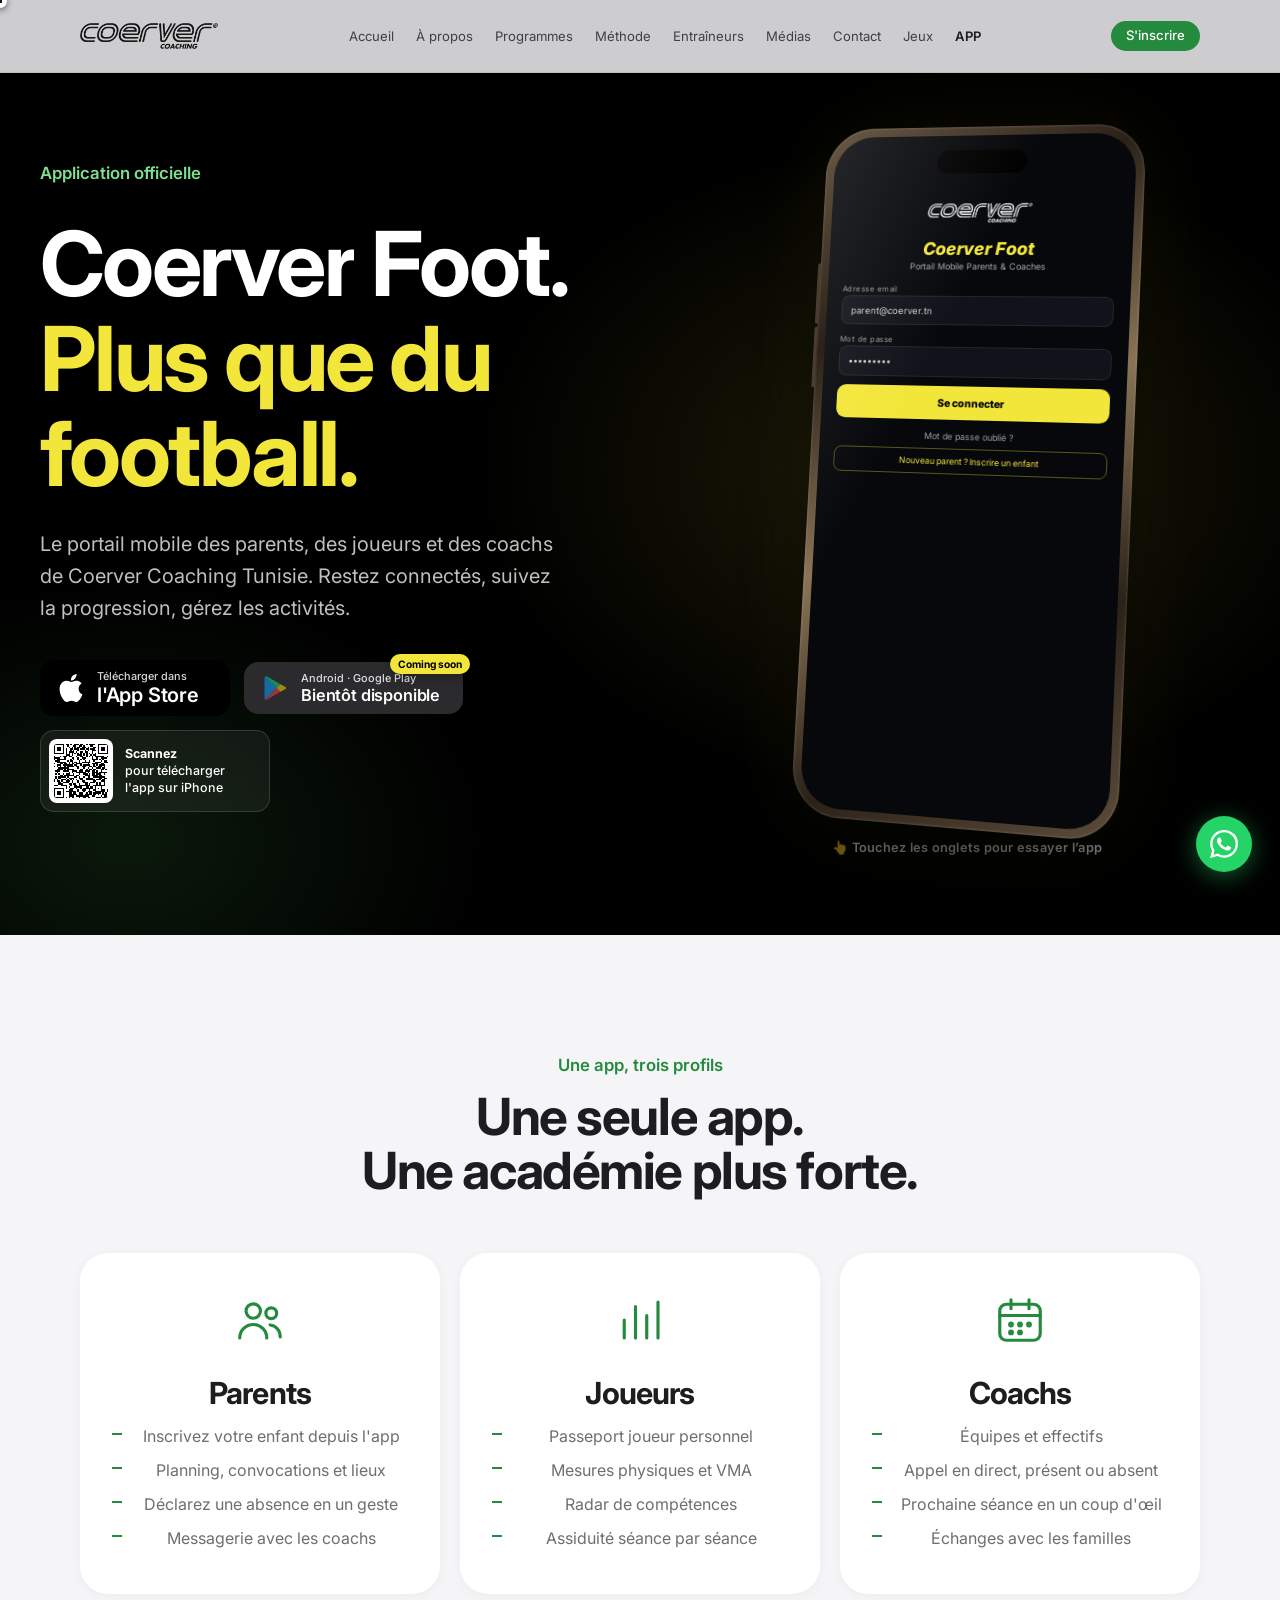
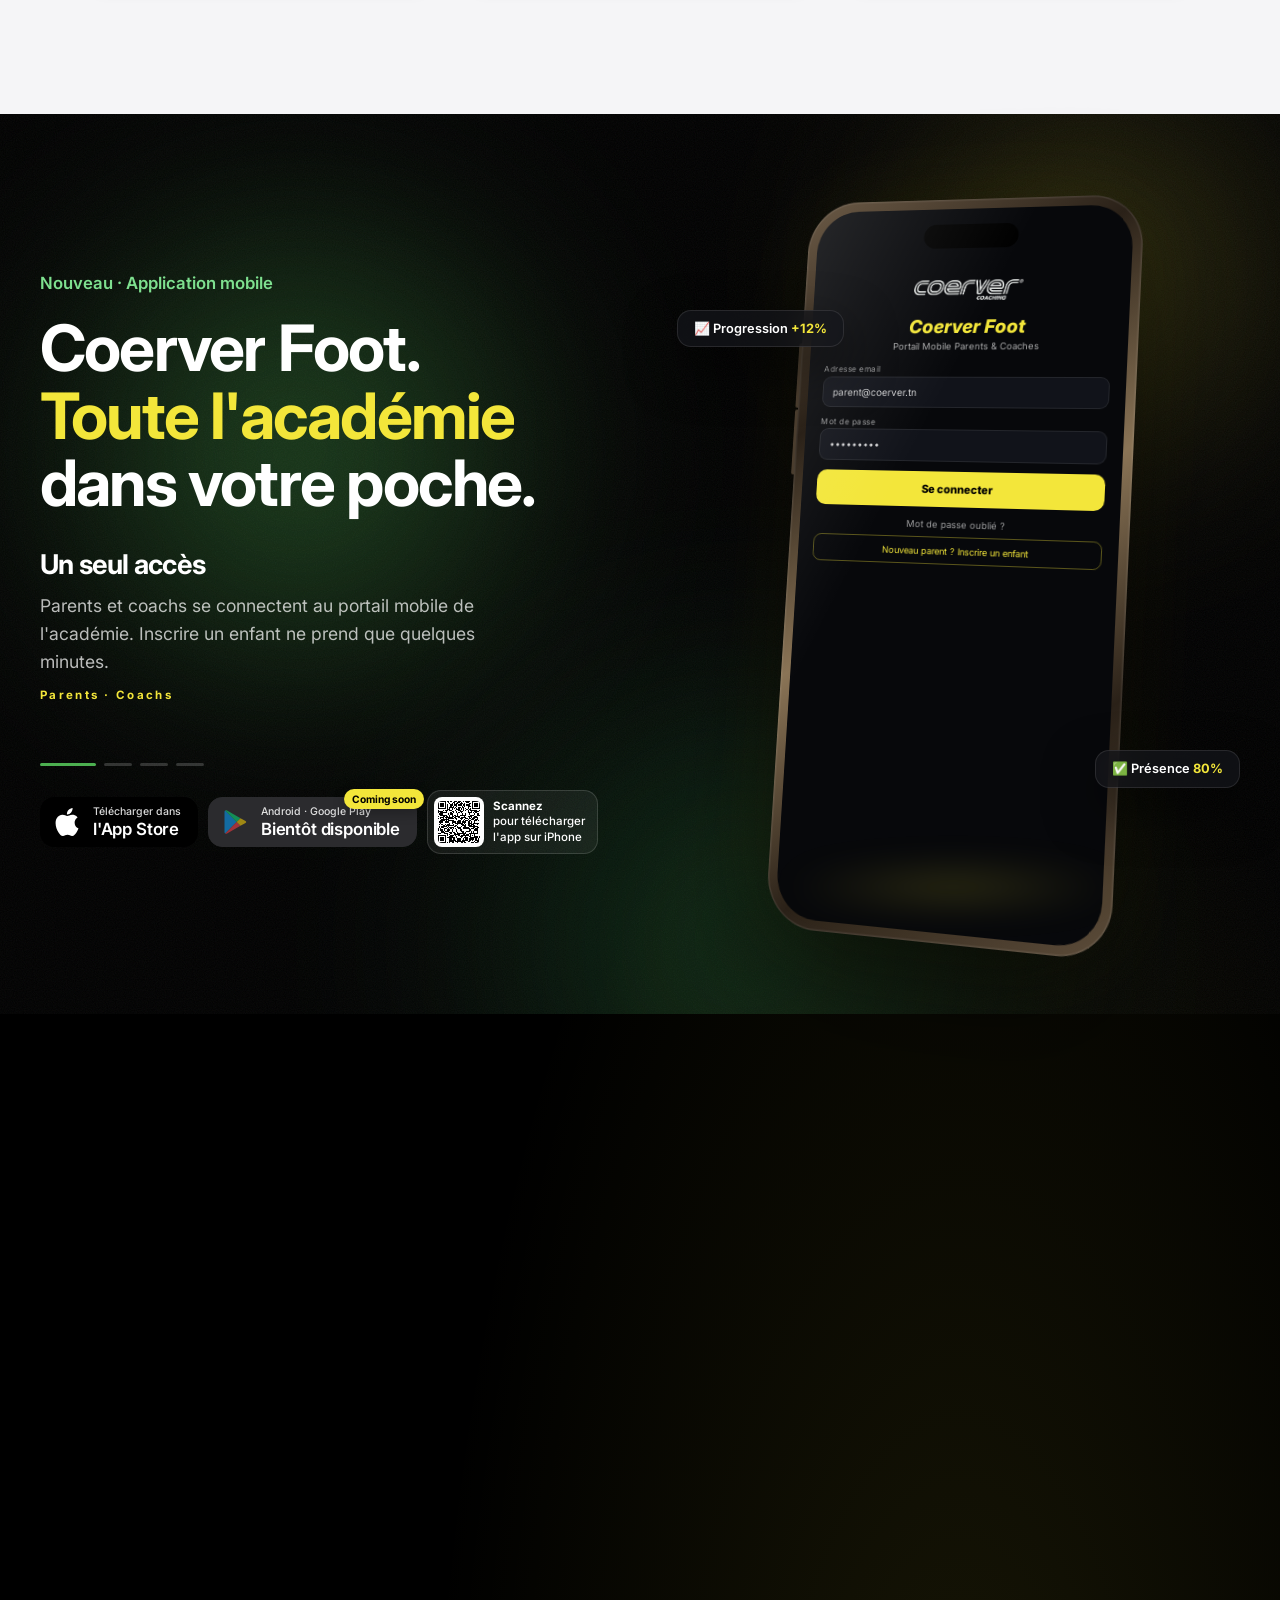
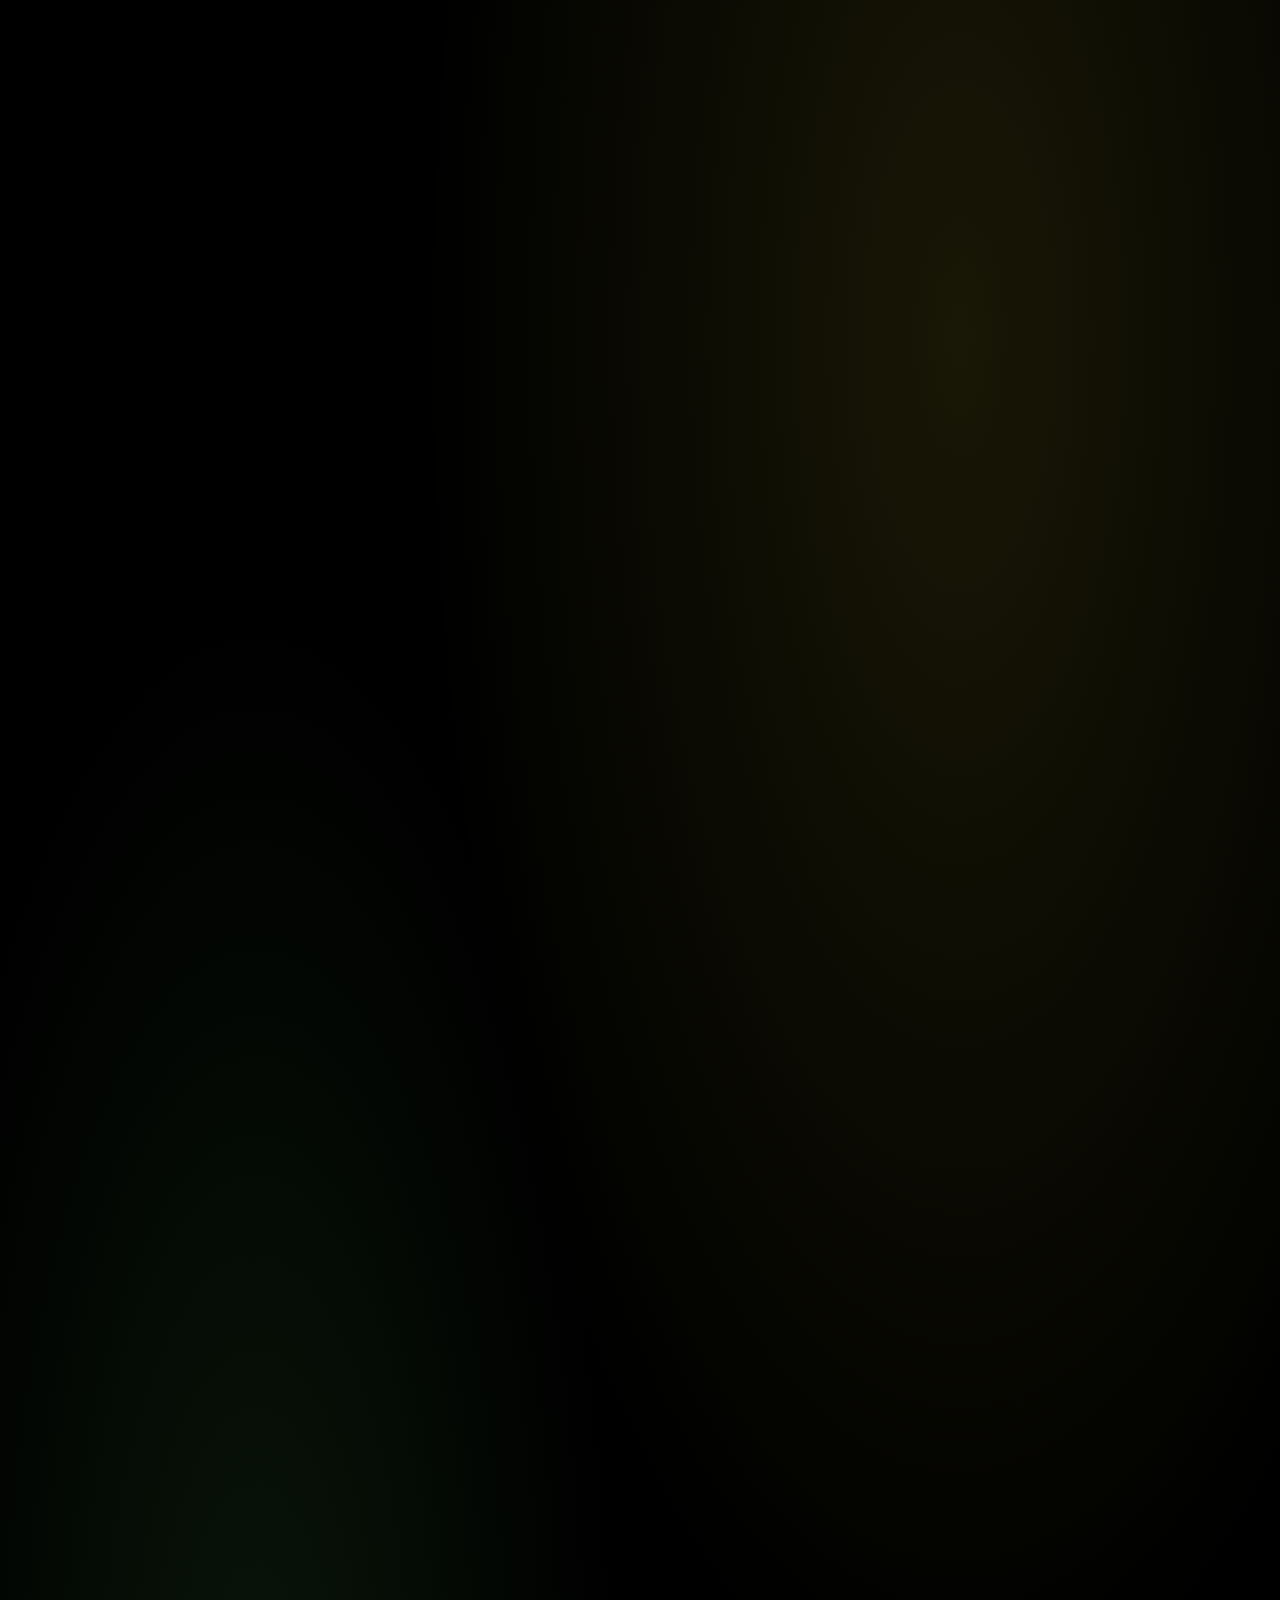
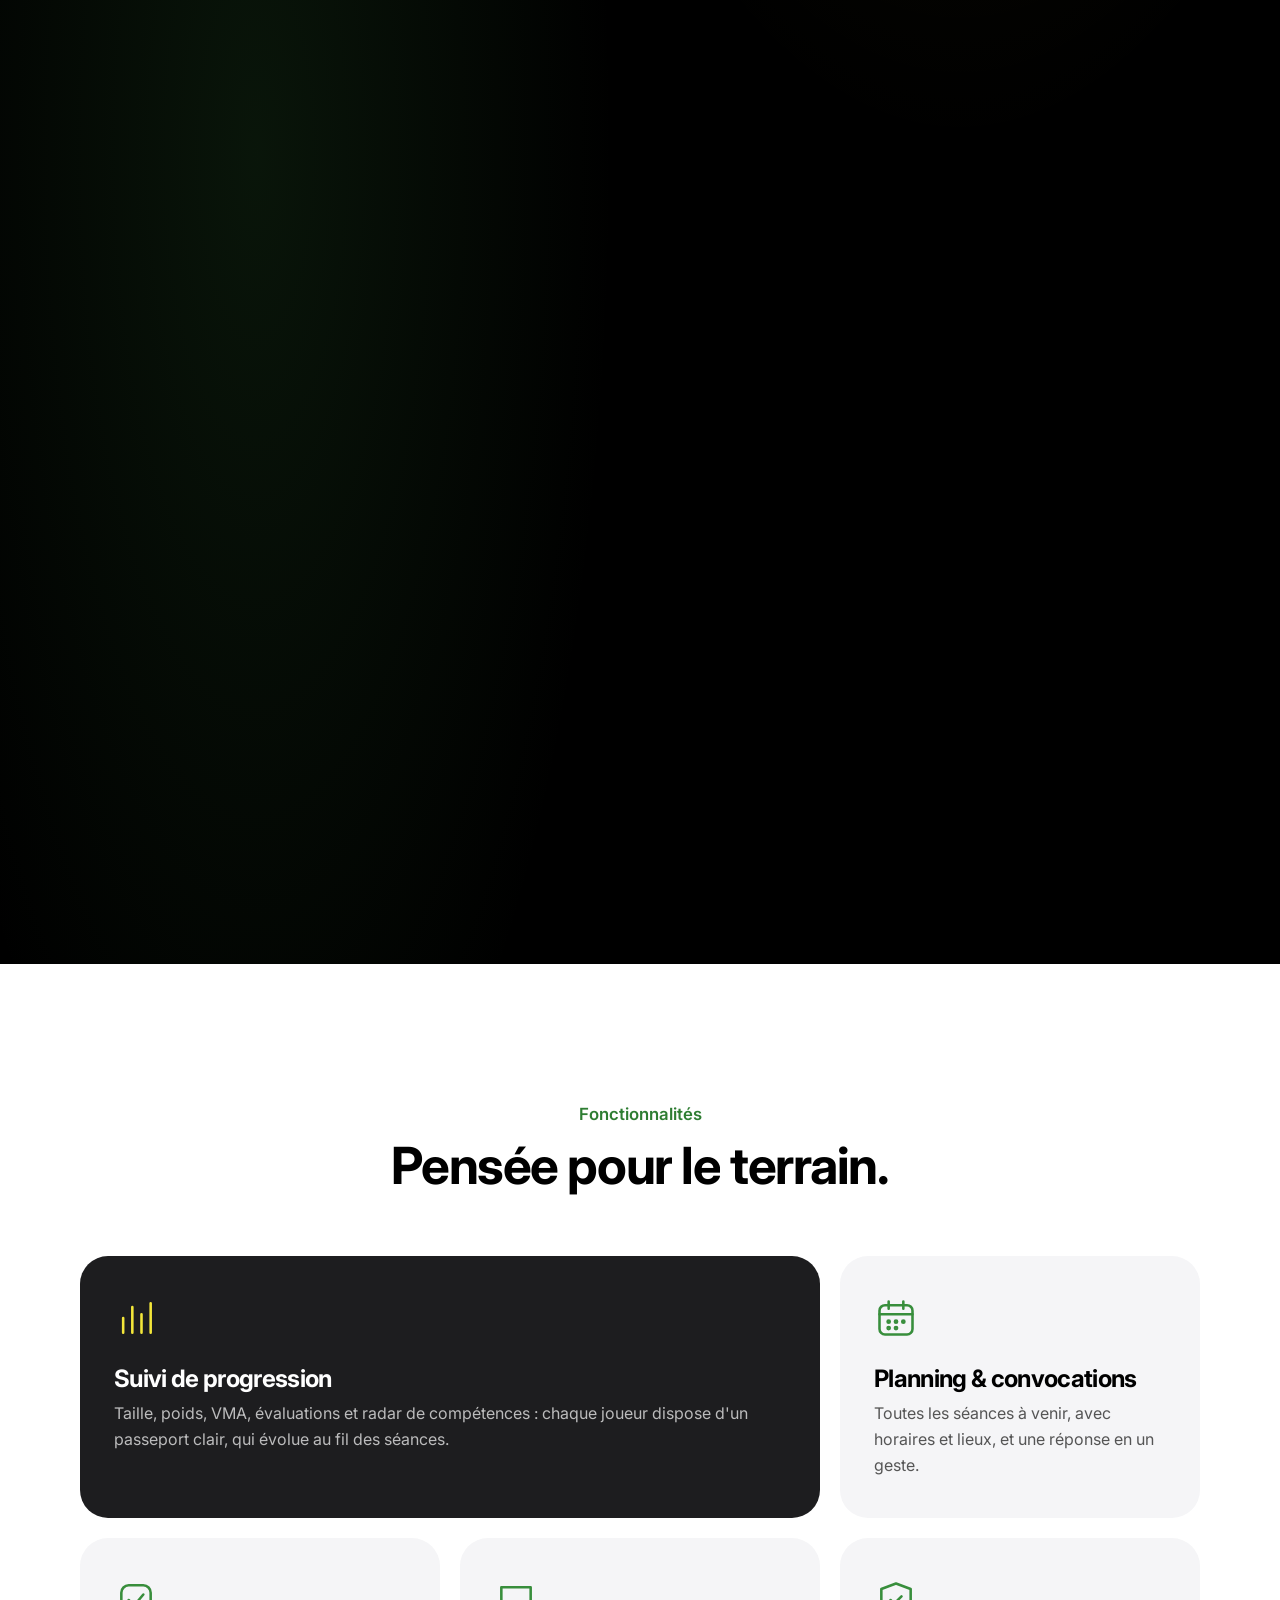
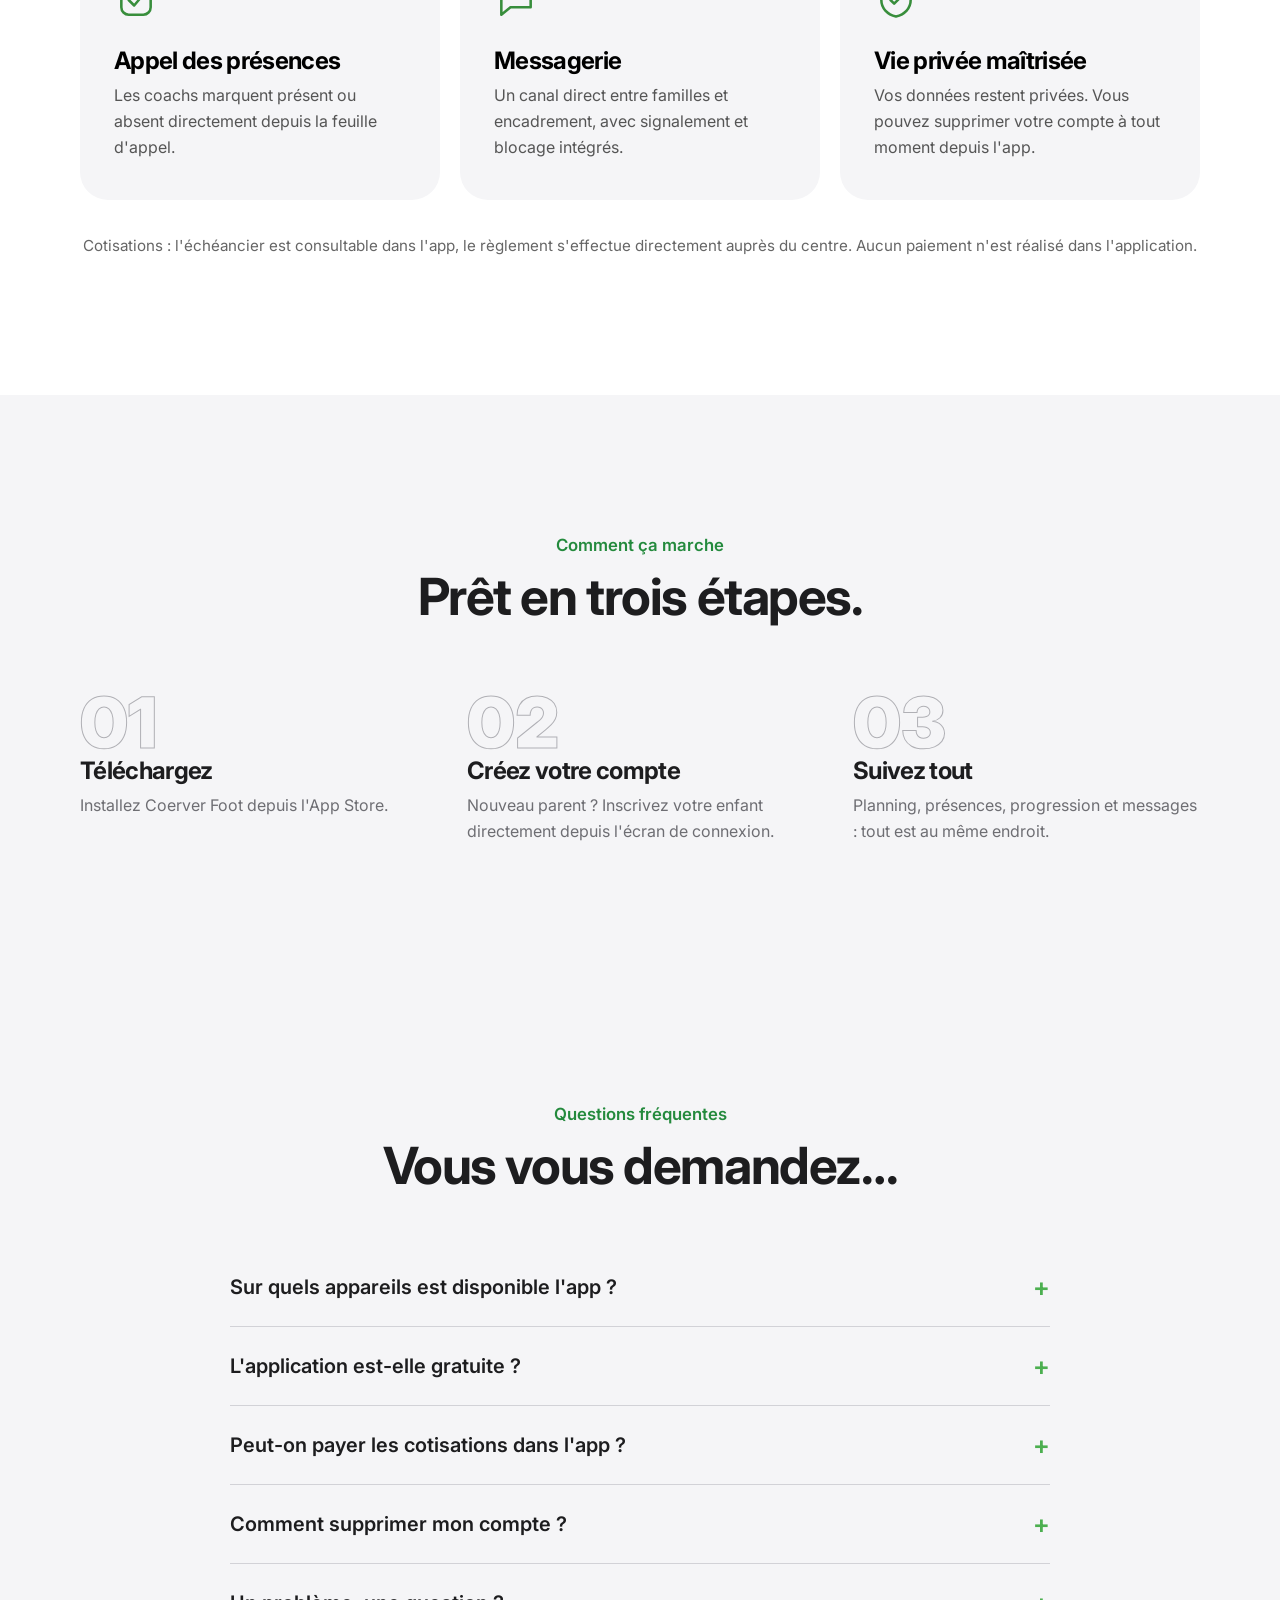
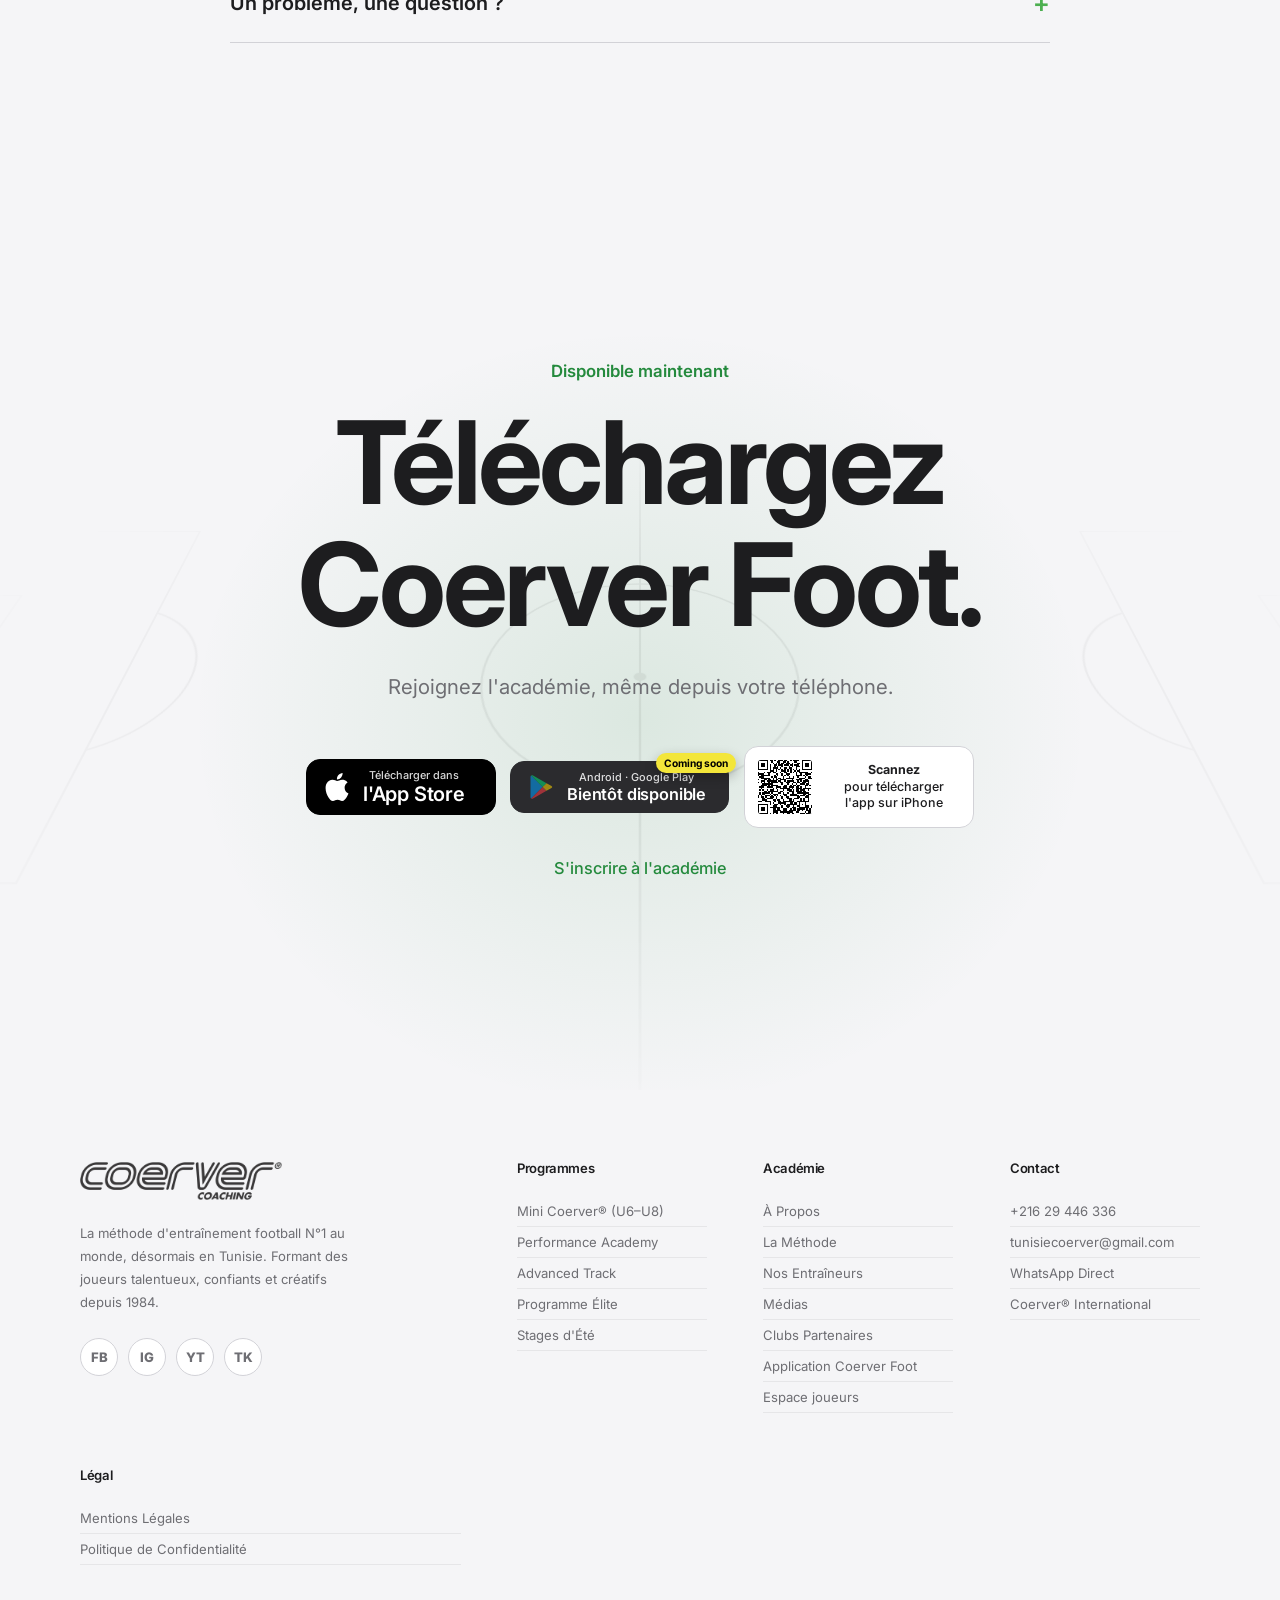
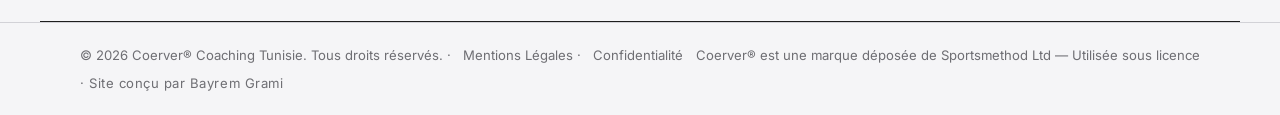
==== commit 90d02884: "À propos hero: keep the coach's face visible below the menu Co-Authored-By: Claude Opus 5.5 <noreply" ====
--- a/app.html
+++ b/app.html
@@ -21,11 +21,11 @@
   <link rel="stylesheet" href="assets/css/mobile-fixes.css?v=5" />
   <script>document.documentElement.classList.add("js")</script>
   <link rel="stylesheet" href="assets/css/premium.css?v=12" />
-  <link rel="stylesheet" href="assets/css/home.css?v=13" />
+  <link rel="stylesheet" href="assets/css/home.css?v=15" />
   <link rel="stylesheet" href="assets/css/fx.css?v=3" />
   <link rel="stylesheet" href="assets/css/extras.css?v=10" />
   <link rel="stylesheet" href="assets/css/features.css?v=8" />
-  <link rel="stylesheet" href="assets/css/apple.css?v=11" />
+  <link rel="stylesheet" href="assets/css/apple.css?v=17" />
   <meta property="og:image" content="https://coervertunisie.tn/assets/images/academie/hero-entrainement.jpg" />
   <meta property="og:site_name" content="Coerver Coaching Tunisie" />
   <meta name="twitter:card" content="summary_large_image" />
@@ -341,7 +341,7 @@
   </a>
  
   <script src="assets/js/main.js?v=10"></script>
-  <script src="assets/js/premium.js?v=18" defer></script>
+  <script src="assets/js/premium.js?v=21" defer></script>
   <script src="assets/js/extras.js?v=10" defer></script>
   <script src="assets/js/features.js?v=6" defer></script>
 </body>
--- a/assets/css/home.css
+++ b/assets/css/home.css
@@ -191,7 +191,7 @@
 
 /* ── 7. Girls — full bleed ─────────────────────── */
 .h-girls { position: relative; min-height: 100svh; display: flex; align-items: center; overflow: hidden; isolation: isolate; background: #000; }
-.h-girls-bg { position: absolute; inset: -8% 0; z-index: -2; background: url('../images/pourquoi-methode.jpg') center / cover no-repeat; will-change: transform; }
+.h-girls-bg { position: absolute; inset: -8% 0; z-index: -2; background: center / cover no-repeat; will-change: transform; }
 .h-girls::after { content: ''; position: absolute; inset: 0; z-index: -1; background: linear-gradient(90deg, rgba(0,0,0,.9) 0%, rgba(0,0,0,.6) 45%, rgba(0,0,0,.1) 100%); }
 .h-girls .h-wrap { width: 100%; }
 .h-girls .h-sub { color: rgba(255,255,255,.8); }
@@ -355,7 +355,7 @@
   }
   .h-hero-bgphoto::before {
     content: ''; position: absolute; inset: -4%;
-    background: url('../images/academie/hero-entrainement.jpg') center 45% / cover no-repeat;
+    background: url('../images/academie/hero-bg-duel.jpg') center 50% / cover no-repeat;
     animation: bgDrift 30s ease-in-out infinite alternate;
   }
   .h-hero-bgphoto::after {
--- a/assets/css/apple.css
+++ b/assets/css/apple.css
@@ -314,3 +314,50 @@
   .app-story .store-badge { padding: 8px 12px 8px 10px; gap: 8px; }
   .app-story .store-badge svg { width: 22px; height: 22px; }
 }
+
+/* ── Player poster (homepage) ── */
+.poster-sec { background: var(--paper) !important; padding: clamp(80px, 12vh, 140px) 0; overflow: hidden; }
+.poster-grid { display: grid; grid-template-columns: 1fr minmax(280px, 440px); gap: clamp(30px, 6vw, 90px); align-items: center; }
+.poster-ctas { display: flex; flex-wrap: wrap; align-items: center; gap: 10px 22px; margin-top: 30px; }
+.poster-frame { display: block; position: relative; border-radius: 26px; overflow: hidden; transform: rotate(2.5deg); box-shadow: 0 40px 90px rgba(0,0,0,.22), 0 0 0 1px rgba(0,0,0,.05); transition: transform .8s var(--ease-out), box-shadow .8s var(--ease-out); }
+.poster-frame:hover { transform: rotate(0deg) translateY(-6px) scale(1.02); box-shadow: 0 50px 110px rgba(0,0,0,.28); }
+.poster-frame img { width: 100%; height: auto; display: block; }
+@media (max-width: 900px) { .poster-grid { grid-template-columns: 1fr; } .poster-frame { max-width: 360px; margin: 0 auto; transform: rotate(1.5deg); } }
+@media (min-width: 901px) {
+  .h-hero-bgphoto::after { background:
+      radial-gradient(40% 60% at 72% 55%, rgba(76,175,80,.22), transparent 70%),
+      linear-gradient(90deg, rgba(0,0,0,.86) 0%, rgba(0,0,0,.62) 36%, rgba(0,0,0,.32) 62%, rgba(0,0,0,.5) 100%),
+      linear-gradient(0deg, rgba(0,0,0,.75) 0%, rgba(0,0,0,0) 35%) !important; }
+}
+
+/* ── Hero backdrop v2: sharp full-height photo + blurred fill ── */
+.h-bg-sharp { display: none; }
+@media (min-width: 901px) {
+  .h-hero-bgphoto::before {
+    background: url('../images/academie/hero-bg-duel.jpg') center 40% / cover no-repeat !important;
+    filter: blur(28px) brightness(.55) saturate(1.2); inset: -6% !important; animation: none !important;
+  }
+  .h-bg-sharp {
+    display: block; position: absolute; top: 0; bottom: 0; z-index: 0;
+    aspect-ratio: 1 / 1; height: 100%;
+    /* place the grey-shirt player (≈ 76% across the photo) at ≈ 52% of the screen */
+    left: calc(52vw - 0.76 * 100%);
+    left: calc(52vw - 76cqh);
+    background: url('../images/academie/hero-bg-duel.jpg') center / contain no-repeat;
+    -webkit-mask-image: linear-gradient(90deg, transparent 0%, #000 22%, #000 82%, transparent 100%);
+            mask-image: linear-gradient(90deg, transparent 0%, #000 22%, #000 82%, transparent 100%);
+  }
+  .h-hero-bgphoto { container-type: size; }
+  .h-hero-bgphoto::after { z-index: 1;
+    background:
+      linear-gradient(90deg, rgba(0,0,0,.82) 0%, rgba(0,0,0,.5) 30%, rgba(0,0,0,.12) 50%, rgba(0,0,0,.25) 62%, rgba(0,0,0,.6) 100%),
+      linear-gradient(0deg, rgba(0,0,0,.85) 0%, rgba(0,0,0,.35) 40%, rgba(0,0,0,0) 62%) !important; }
+}
+@media (min-width: 901px) {
+  .h-bg-sharp { left: calc(49vw - 76cqh); }
+  .h-chip-1 { left: auto !important; right: -96px !important; top: 12% !important; }
+  .h-chip-2 { right: -96px !important; bottom: 14% !important; }
+}
+/* À propos hero: keep the coach's face below the menu */
+.pg .pg-hero.pg-hero-equipe { background-position: center 6% !important; }
+@media (max-width: 768px) { .pg .pg-hero.pg-hero-equipe { background-position: 50% 30% !important; } }
